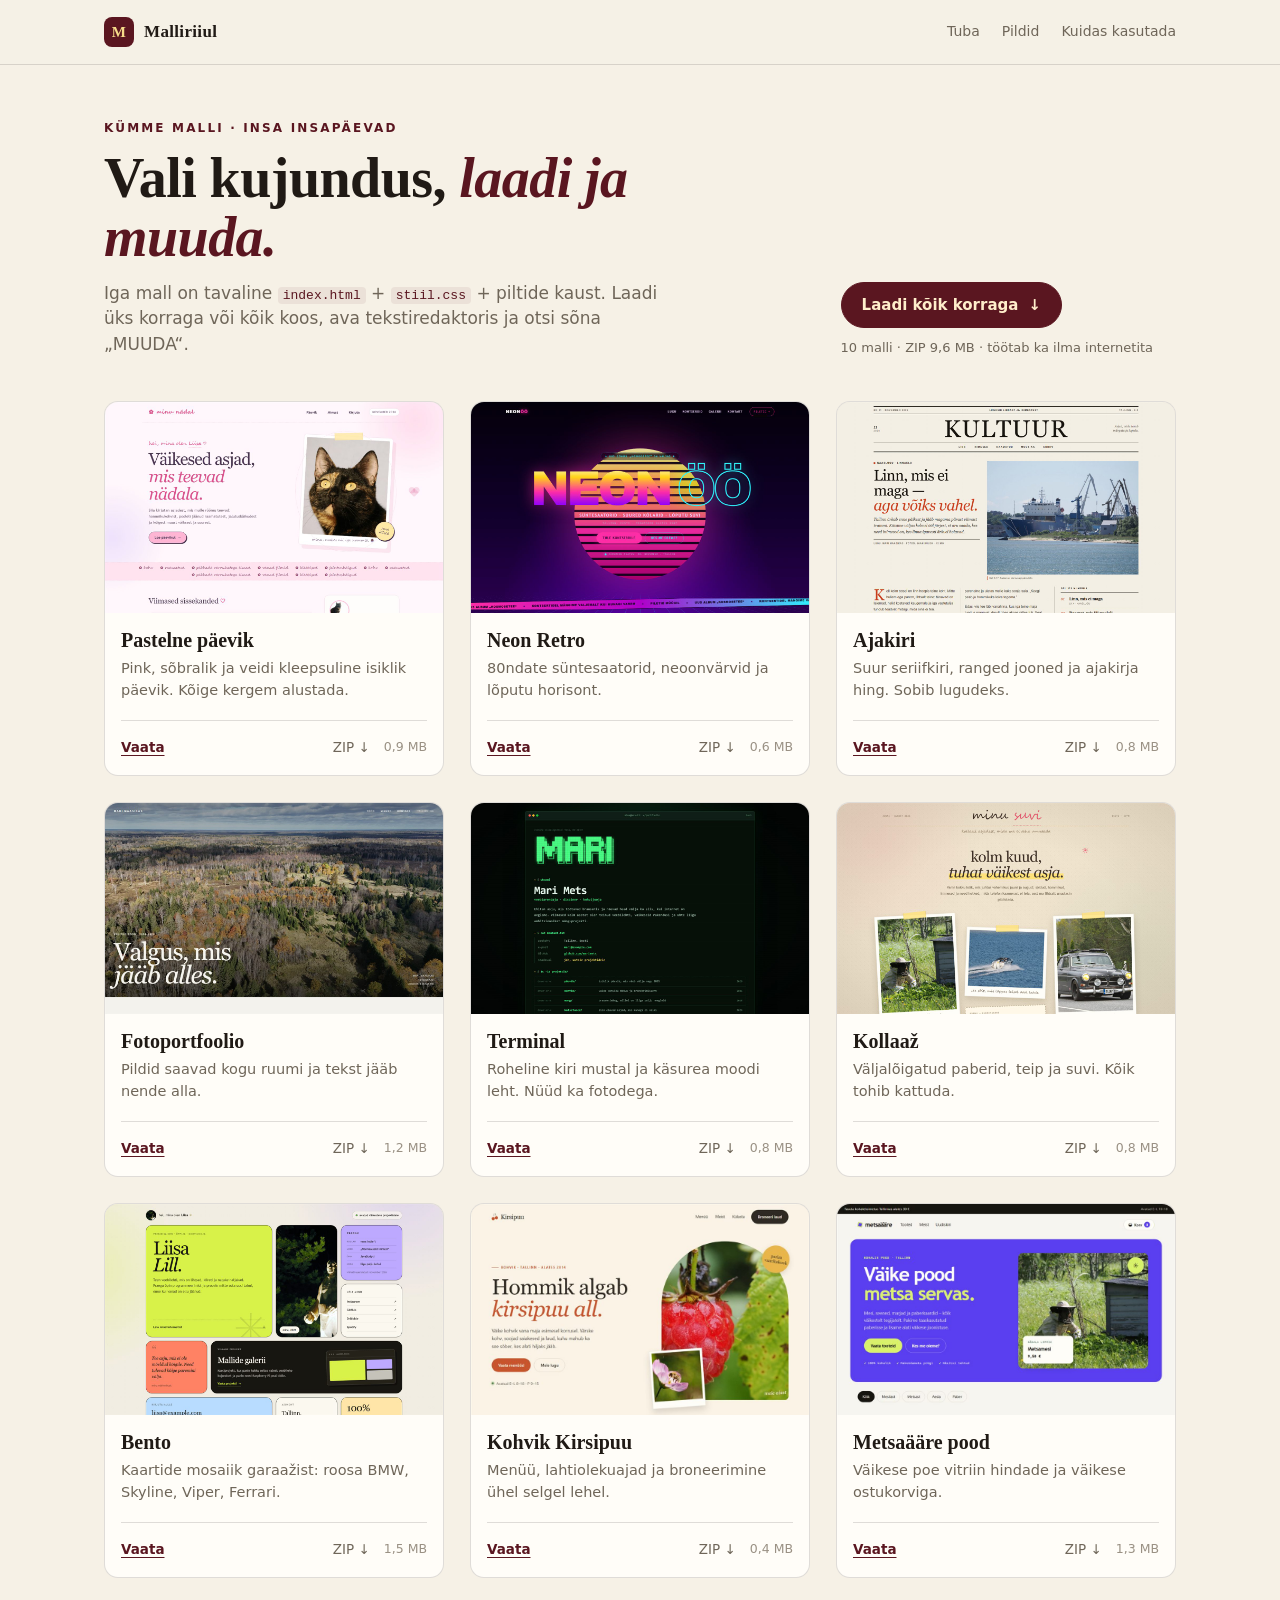
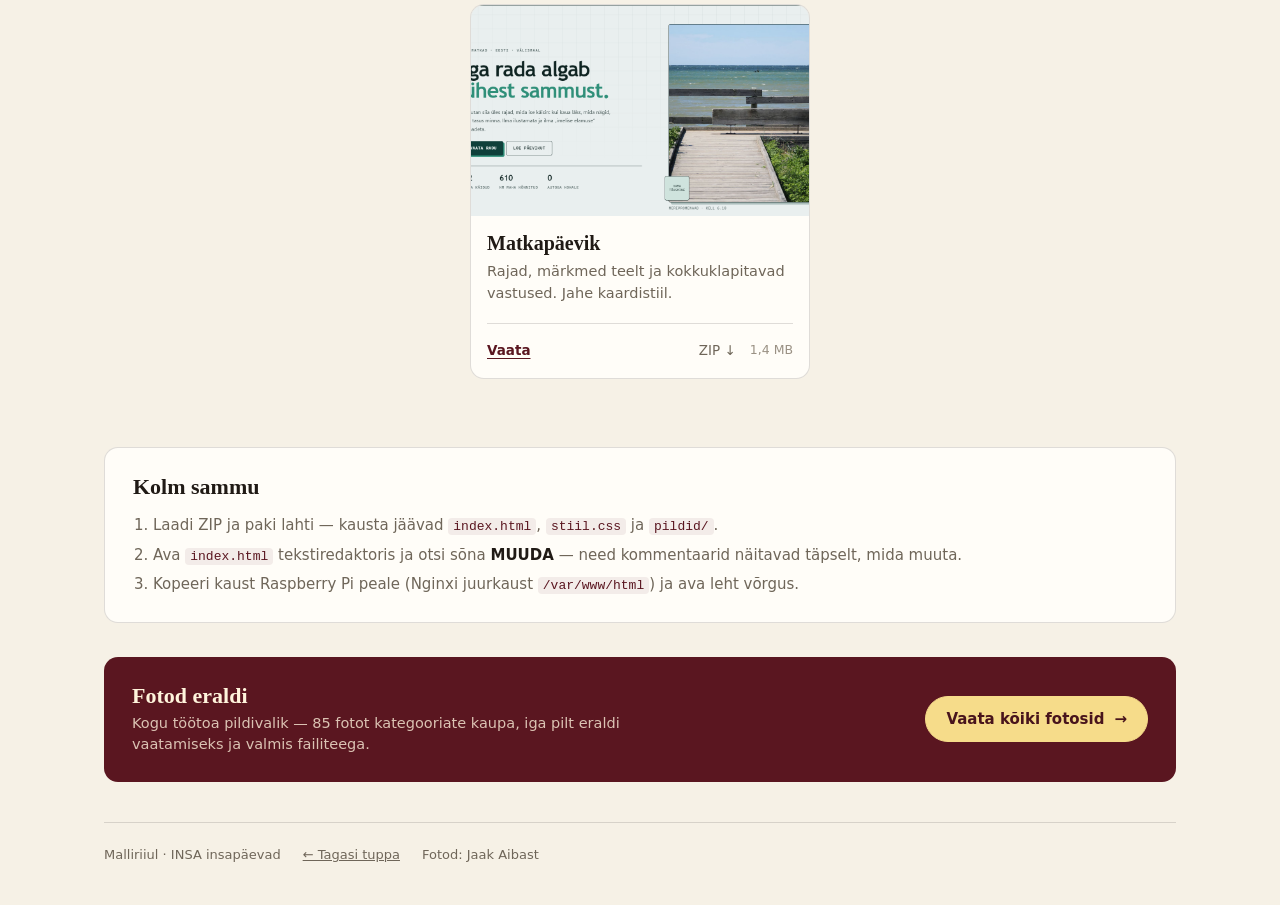
==== mallid.html @ 49438f33 "Avavaade kahe valikuga ja eraldi mallileht - index.html avaneb nüüd valikuga: „Mänguala“ (tuba) või " ====
<!DOCTYPE html>
<html lang="et">
<head>
<meta charset="utf-8">
<meta name="viewport" content="width=device-width, initial-scale=1">
<title>Mallid – Malliriiul</title>
<meta name="description" content="Kümme veebimalli eraldi ZIP-idena või kõik korraga, eelvaade iga malli juures ja kogu fotovalik eraldi vaatamiseks.">
<meta name="theme-color" content="#f6f1e6">
<link rel="icon" href="data:image/svg+xml,<svg xmlns='http://www.w3.org/2000/svg' viewBox='0 0 32 32'><rect width='32' height='32' rx='7' fill='%235a1620'/><circle cx='16' cy='16' r='10' fill='none' stroke='%23d9b45a' stroke-width='2'/><path d='M16 16V9M16 16l5 4' stroke='%23f6dc8a' stroke-width='2' stroke-linecap='round'/></svg>">
<style>
  :root{
    --paber:#f6f1e6; --kaart:#fffdf8; --tint:#201a15; --hall:#6f6659;
    --joon:rgba(32,26,21,.14); --vein:#5a1620; --kuld:#b8892e;
    --serif:'Iowan Old Style',Georgia,'Times New Roman',serif;
    --sans:'Segoe UI',system-ui,-apple-system,'Trebuchet MS',sans-serif;
    --max:1120px;
  }
  *,*::before,*::after{box-sizing:border-box}
  html{-webkit-text-size-adjust:100%}
  body{
    margin:0;background:var(--paber);color:var(--tint);font:16px/1.5 var(--sans);
    -webkit-font-smoothing:antialiased;
  }
  a{color:inherit}
  :focus-visible{outline:3px solid var(--vein);outline-offset:3px;border-radius:2px}
  .sisu{max-width:var(--max);margin:0 auto;padding:0 24px}

  /* ---------- päis ---------- */
  .pais{border-bottom:1px solid var(--joon);background:rgba(246,241,230,.92)}
  .pais__in{display:flex;align-items:center;gap:24px;height:64px}
  .marg{display:flex;align-items:center;gap:10px;text-decoration:none;font:700 17px var(--serif);letter-spacing:.02em}
  .marg__märk{display:grid;place-items:center;width:30px;height:30px;border-radius:8px;background:var(--vein);color:#f6dc8a;font:700 15px var(--serif)}
  .pais__nav{margin-left:auto;display:flex;gap:22px;font-size:14px}
  .pais__nav a{text-decoration:none;color:var(--hall);padding:6px 0;border-bottom:2px solid transparent}
  .pais__nav a:hover{color:var(--tint);border-color:var(--kuld)}

  /* ---------- avaosa ---------- */
  .ava{padding:56px 0 36px;display:grid;grid-template-columns:1.35fr .65fr;gap:40px;align-items:end}
  .silt{margin:0 0 14px;font:600 12px var(--sans);letter-spacing:.18em;text-transform:uppercase;color:var(--vein)}
  h1{margin:0 0 14px;font:700 clamp(34px,5vw,56px)/1.05 var(--serif);letter-spacing:-.01em}
  h1 em{font-style:italic;color:var(--vein)}
  .ava__jutt{margin:0;max-width:52ch;color:var(--hall);font-size:17px}
  .ava__tegurid{display:flex;flex-direction:column;gap:10px;align-items:flex-start}
  .nupp{
    display:inline-flex;align-items:center;gap:10px;padding:13px 20px;border-radius:999px;
    background:var(--vein);color:#ffeecb;text-decoration:none;border:1px solid var(--vein);
    font:600 15px var(--sans);transition:transform .12s ease,background .12s ease
  }
  .nupp:hover{background:#7a2433;transform:translateY(-1px)}
  .nupp--joon{background:transparent;color:var(--vein);border-color:rgba(90,22,32,.4)}
  .nupp--joon:hover{background:rgba(90,22,32,.06);transform:none}
  .ava__markus{margin:0;font-size:13px;color:var(--hall)}

  /* ---------- mallide ruudustik ---------- */
  .mallid{padding:8px 0 24px;display:grid;grid-template-columns:repeat(auto-fill,minmax(270px,1fr));gap:26px}
  .mall{
    display:flex;flex-direction:column;background:var(--kaart);border:1px solid var(--joon);
    border-radius:14px;overflow:hidden;transition:box-shadow .15s ease,transform .15s ease
  }
  .mall:hover{box-shadow:0 14px 30px rgba(32,26,21,.1);transform:translateY(-2px)}
  .mall__pilt{display:block;width:100%;height:auto;aspect-ratio:16/10;object-fit:cover;object-position:top center;background:#e7dfd1;border:0}
  .mall__keha{display:flex;flex-direction:column;gap:6px;padding:16px 16px 14px;flex:1}
  .mall__nimi{margin:0;font:700 20px var(--serif)}
  .mall__jutt{margin:0;font-size:14.5px;color:var(--hall);flex:1}
  .mall__jalus{display:flex;align-items:center;gap:14px;margin-top:12px;padding-top:12px;border-top:1px solid var(--joon);font-size:13.5px}
  .mall__vaata{
    background:none;border:0;padding:0;font:600 13.5px var(--sans);color:var(--vein);
    cursor:pointer;text-decoration:underline;text-underline-offset:3px
  }
  .mall__zip{margin-left:auto;text-decoration:none;color:var(--hall);padding:4px 0}
  .mall__zip:hover{color:var(--vein)}
  .mall__suurus{color:#9a9184;font-size:12.5px}

  /* ---------- juhend ---------- */
  .juhend{margin:44px 0 8px;padding:26px 28px;border:1px solid var(--joon);border-radius:14px;background:var(--kaart)}
  .juhend h2{margin:0 0 14px;font:700 22px var(--serif)}
  .juhend ol{margin:0;padding-left:20px;display:grid;gap:7px;color:var(--hall);font-size:15px}
  .juhend b{color:var(--tint)}
  code{font-family:Consolas,'Courier New',monospace;font-size:13px;background:rgba(90,22,32,.07);padding:1px 5px;border-radius:4px;color:var(--vein)}

  /* ---------- fotod ---------- */
  .fotod{margin:34px 0 0;padding:26px 28px;border-radius:14px;background:var(--vein);color:#f7e6c6;display:flex;flex-wrap:wrap;align-items:center;gap:18px}
  .fotod h2{margin:0 0 4px;font:700 22px var(--serif);color:#fff4dc}
  .fotod p{margin:0;font-size:14.5px;color:rgba(255,244,220,.78);max-width:56ch}
  .fotod .nupp{margin-left:auto;background:#f6dc8a;color:#48141c;border-color:#f6dc8a}
  .fotod .nupp:hover{background:#fff0bd}

  .jalus{margin-top:40px;padding:22px 0 40px;border-top:1px solid var(--joon);font-size:13px;color:var(--hall);display:flex;flex-wrap:wrap;gap:8px 22px}
  .jalus a{color:var(--hall)}

  /* ---------- eelvaade ---------- */
  .vaade{position:fixed;inset:0;z-index:50;background:rgba(24,10,13,.86);display:none;padding:20px}
  .vaade.on{display:flex;flex-direction:column;gap:12px}
  .vaade__riba{display:flex;align-items:center;gap:14px;color:#f7e6c6;max-width:1400px;width:100%;margin:0 auto}
  .vaade__nimi{font:700 18px var(--serif)}
  .vaade__linkke{margin-left:auto;display:flex;gap:16px;font-size:14px}
  .vaade__linkke a{color:#f6dc8a}
  .vaade__x{background:none;border:1px solid rgba(247,230,198,.45);color:#f7e6c6;border-radius:999px;padding:7px 14px;font:600 14px var(--sans);cursor:pointer}
  .vaade__x:hover{background:rgba(247,230,198,.14)}
  .vaade iframe{flex:1;width:100%;max-width:1400px;margin:0 auto;border:0;border-radius:12px;background:#fff;box-shadow:0 24px 60px rgba(0,0,0,.5)}

  @media (min-width:1000px){
    .mallid>.mall:last-child:nth-child(3n+1){grid-column:2}
  }
  @media (max-width:820px){
    .ava{grid-template-columns:1fr;gap:24px;padding:36px 0 24px}
    .fotod .nupp{margin-left:0}
    .pais__nav{gap:14px;font-size:13px}
  }
  @media (max-width:600px){
    .sisu{padding:0 16px}
    .mallid{grid-template-columns:1fr}
    .juhend,.fotod{padding:20px}
    .vaade{padding:10px}
  }
</style>
</head>
<body>

<header class="pais">
  <div class="sisu pais__in">
    <a class="marg" href="index.html?tuba=1"><span class="marg__märk">M</span> Malliriiul</a>
    <nav class="pais__nav" aria-label="Põhinavigatsioon">
      <a href="index.html?tuba=1">Tuba</a>
      <a href="pildipank.html">Pildid</a>
      <a href="#juhend">Kuidas kasutada</a>
    </nav>
  </div>
</header>

<main class="sisu">

  <section class="ava">
    <div>
      <p class="silt">Kümme malli · INSA insapäevad</p>
      <h1>Vali kujundus, <em>laadi ja muuda.</em></h1>
      <p class="ava__jutt">
        Iga mall on tavaline <code>index.html</code> + <code>stiil.css</code> + piltide kaust.
        Laadi üks korraga või kõik koos, ava tekstiredaktoris ja otsi sõna „MUUDA“.
      </p>
    </div>
    <div class="ava__tegurid">
      <a class="nupp" href="zip/koik-mallid.zip" download>Laadi kõik korraga <span aria-hidden="true">↓</span></a>
      <p class="ava__markus">10 malli · ZIP 9,6 MB · töötab ka ilma internetita</p>
    </div>
  </section>

  <section class="mallid" aria-label="Mallid">

    <article class="mall">
      <img class="mall__pilt" src="screenshots/01-pastelne-paevik.jpg" alt="Pastelne päevik – helesinine päevikuleht" loading="lazy" width="1280" height="800">
      <div class="mall__keha">
        <h2 class="mall__nimi">Pastelne päevik</h2>
        <p class="mall__jutt">Pink, sõbralik ja veidi kleepsuline isiklik päevik. Kõige kergem alustada.</p>
        <div class="mall__jalus">
          <button class="mall__vaata" type="button" data-vaade="pastelne-paevik" data-nimi="Pastelne päevik">Vaata</button>
          <a class="mall__zip" href="zip/mall-pastelne-paevik.zip" download>ZIP ↓</a>
          <span class="mall__suurus">0,9 MB</span>
        </div>
      </div>
    </article>

    <article class="mall">
      <img class="mall__pilt" src="screenshots/02-neon-retro.jpg" alt="Neon Retro – tumelilla bändileht" loading="lazy" width="1280" height="800">
      <div class="mall__keha">
        <h2 class="mall__nimi">Neon Retro</h2>
        <p class="mall__jutt">80ndate süntesaatorid, neoonvärvid ja lõputu horisont.</p>
        <div class="mall__jalus">
          <button class="mall__vaata" type="button" data-vaade="neon-retro" data-nimi="Neon Retro">Vaata</button>
          <a class="mall__zip" href="zip/mall-neon-retro.zip" download>ZIP ↓</a>
          <span class="mall__suurus">0,6 MB</span>
        </div>
      </div>
    </article>

    <article class="mall">
      <img class="mall__pilt" src="screenshots/03-ajakiri.jpg" alt="Ajakiri – ajakirja esikülg pealkirjaga Kultuur" loading="lazy" width="1280" height="800">
      <div class="mall__keha">
        <h2 class="mall__nimi">Ajakiri</h2>
        <p class="mall__jutt">Suur seriifkiri, ranged jooned ja ajakirja hing. Sobib lugudeks.</p>
        <div class="mall__jalus">
          <button class="mall__vaata" type="button" data-vaade="ajakiri" data-nimi="Ajakiri">Vaata</button>
          <a class="mall__zip" href="zip/mall-ajakiri.zip" download>ZIP ↓</a>
          <span class="mall__suurus">0,8 MB</span>
        </div>
      </div>
    </article>

    <article class="mall">
      <img class="mall__pilt" src="screenshots/04-fotoportfoolio.jpg" alt="Fotoportfoolio – suur foto ja väike tekst" loading="lazy" width="1280" height="800">
      <div class="mall__keha">
        <h2 class="mall__nimi">Fotoportfoolio</h2>
        <p class="mall__jutt">Pildid saavad kogu ruumi ja tekst jääb nende alla.</p>
        <div class="mall__jalus">
          <button class="mall__vaata" type="button" data-vaade="fotoportfoolio" data-nimi="Fotoportfoolio">Vaata</button>
          <a class="mall__zip" href="zip/mall-fotoportfoolio.zip" download>ZIP ↓</a>
          <span class="mall__suurus">1,2 MB</span>
        </div>
      </div>
    </article>

    <article class="mall">
      <img class="mall__pilt" src="screenshots/05-terminal.jpg" alt="Terminal – roheline kiri mustal taustal" loading="lazy" width="1280" height="800">
      <div class="mall__keha">
        <h2 class="mall__nimi">Terminal</h2>
        <p class="mall__jutt">Roheline kiri mustal ja käsurea moodi leht. Nüüd ka fotodega.</p>
        <div class="mall__jalus">
          <button class="mall__vaata" type="button" data-vaade="terminal" data-nimi="Terminal">Vaata</button>
          <a class="mall__zip" href="zip/mall-terminal.zip" download>ZIP ↓</a>
          <span class="mall__suurus">0,8 MB</span>
        </div>
      </div>
    </article>

    <article class="mall">
      <img class="mall__pilt" src="screenshots/06-kollaaz.jpg" alt="Kollaaž – paberitükid ja suvised fotod" loading="lazy" width="1280" height="800">
      <div class="mall__keha">
        <h2 class="mall__nimi">Kollaaž</h2>
        <p class="mall__jutt">Väljalõigatud paberid, teip ja suvi. Kõik tohib kattuda.</p>
        <div class="mall__jalus">
          <button class="mall__vaata" type="button" data-vaade="kollaaz" data-nimi="Kollaaž">Vaata</button>
          <a class="mall__zip" href="zip/mall-kollaaz.zip" download>ZIP ↓</a>
          <span class="mall__suurus">0,8 MB</span>
        </div>
      </div>
    </article>

    <article class="mall">
      <img class="mall__pilt" src="screenshots/07-bento.jpg" alt="Bento – kaartide mosaiik autodest" loading="lazy" width="1280" height="800">
      <div class="mall__keha">
        <h2 class="mall__nimi">Bento</h2>
        <p class="mall__jutt">Kaartide mosaiik garaažist: roosa BMW, Skyline, Viper, Ferrari.</p>
        <div class="mall__jalus">
          <button class="mall__vaata" type="button" data-vaade="bento" data-nimi="Bento">Vaata</button>
          <a class="mall__zip" href="zip/mall-bento.zip" download>ZIP ↓</a>
          <span class="mall__suurus">1,5 MB</span>
        </div>
      </div>
    </article>

    <article class="mall">
      <img class="mall__pilt" src="screenshots/08-kohvik.jpg" alt="Kohvik Kirsipuu – soe menüüleht" loading="lazy" width="1280" height="800">
      <div class="mall__keha">
        <h2 class="mall__nimi">Kohvik Kirsipuu</h2>
        <p class="mall__jutt">Menüü, lahtiolekuajad ja broneerimine ühel selgel lehel.</p>
        <div class="mall__jalus">
          <button class="mall__vaata" type="button" data-vaade="kohvik" data-nimi="Kohvik Kirsipuu">Vaata</button>
          <a class="mall__zip" href="zip/mall-kohvik.zip" download>ZIP ↓</a>
          <span class="mall__suurus">0,4 MB</span>
        </div>
      </div>
    </article>

    <article class="mall">
      <img class="mall__pilt" src="screenshots/09-pood.jpg" alt="Metsaääre pood – tootekaardid ja hinnad" loading="lazy" width="1280" height="800">
      <div class="mall__keha">
        <h2 class="mall__nimi">Metsaääre pood</h2>
        <p class="mall__jutt">Väikese poe vitriin hindade ja väikese ostukorviga.</p>
        <div class="mall__jalus">
          <button class="mall__vaata" type="button" data-vaade="pood" data-nimi="Metsaääre pood">Vaata</button>
          <a class="mall__zip" href="zip/mall-pood.zip" download>ZIP ↓</a>
          <span class="mall__suurus">1,3 MB</span>
        </div>
      </div>
    </article>

    <article class="mall">
      <img class="mall__pilt" src="screenshots/11-matkapaevik.png" alt="Matkapäevik – merevaade ja rajaandmed" loading="lazy" width="1280" height="662">
      <div class="mall__keha">
        <h2 class="mall__nimi">Matkapäevik</h2>
        <p class="mall__jutt">Rajad, märkmed teelt ja kokkuklapitavad vastused. Jahe kaardistiil.</p>
        <div class="mall__jalus">
          <button class="mall__vaata" type="button" data-vaade="matkapaevik" data-nimi="Matkapäevik">Vaata</button>
          <a class="mall__zip" href="zip/mall-matkapaevik.zip" download>ZIP ↓</a>
          <span class="mall__suurus">1,4 MB</span>
        </div>
      </div>
    </article>

  </section>

  <section class="juhend" id="juhend" aria-labelledby="juhend-pealkiri">
    <h2 id="juhend-pealkiri">Kolm sammu</h2>
    <ol>
      <li>Laadi ZIP ja paki lahti — kausta jäävad <code>index.html</code>, <code>stiil.css</code> ja <code>pildid/</code>.</li>
      <li>Ava <code>index.html</code> tekstiredaktoris ja otsi sõna <b>MUUDA</b> — need kommentaarid näitavad täpselt, mida muuta.</li>
      <li>Kopeeri kaust Raspberry Pi peale (Nginxi juurkaust <code>/var/www/html</code>) ja ava leht võrgus.</li>
    </ol>
  </section>

  <section class="fotod" aria-labelledby="fotod-pealkiri">
    <div>
      <h2 id="fotod-pealkiri">Fotod eraldi</h2>
      <p>Kogu töötoa pildivalik — 85 fotot kategooriate kaupa, iga pilt eraldi vaatamiseks ja valmis failiteega.</p>
    </div>
    <a class="nupp" href="pildipank.html">Vaata kõiki fotosid <span aria-hidden="true">→</span></a>
  </section>

  <footer class="jalus">
    <span>Malliriiul · INSA insapäevad</span>
    <a href="index.html?tuba=1">← Tagasi tuppa</a>
    <span>Fotod: Jaak Aibast</span>
  </footer>

</main>

<div class="vaade" id="vaade" role="dialog" aria-modal="true" aria-label="Malli eelvaade" hidden>
  <div class="vaade__riba">
    <span class="vaade__nimi" id="vaade-nimi">Eelvaade</span>
    <span class="vaade__linkke">
      <a id="vaade-aken" href="#" target="_blank" rel="noopener">Ava uues vahelehes</a>
      <a id="vaade-zip" href="#" download>ZIP ↓</a>
      <button class="vaade__x" id="vaade-x" type="button">✕ Sulge</button>
    </span>
  </div>
  <iframe id="vaade-raam" title="Malli eelvaade" loading="lazy"></iframe>
</div>

<script>
(function () {
  var vaade = document.getElementById("vaade");
  var raam = document.getElementById("vaade-raam");
  var nimi = document.getElementById("vaade-nimi");
  var aken = document.getElementById("vaade-aken");
  var zip = document.getElementById("vaade-zip");
  var x = document.getElementById("vaade-x");
  var viimane = null;

  function ava(nupp) {
    var mall = nupp.getAttribute("data-vaade");
    viimane = nupp;
    nimi.textContent = nupp.getAttribute("data-nimi");
    raam.src = "mallid/" + mall + "/index.html";
    aken.href = "mallid/" + mall + "/index.html";
    zip.href = "zip/mall-" + mall + ".zip";
    vaade.hidden = false;
    vaade.classList.add("on");
    document.body.style.overflow = "hidden";
    x.focus();
  }

  function sulge() {
    vaade.classList.remove("on");
    vaade.hidden = true;
    raam.removeAttribute("src");
    document.body.style.overflow = "";
    if (viimane) viimane.focus();
  }

  Array.prototype.forEach.call(document.querySelectorAll(".mall__vaata"), function (nupp) {
    nupp.addEventListener("click", function () { ava(nupp); });
  });
  x.addEventListener("click", sulge);
  vaade.addEventListener("click", function (e) { if (e.target === vaade) sulge(); });
  document.addEventListener("keydown", function (e) {
    if (e.key === "Escape" && !vaade.hidden) { e.preventDefault(); sulge(); }
  });
})();
</script>
</body>
</html>
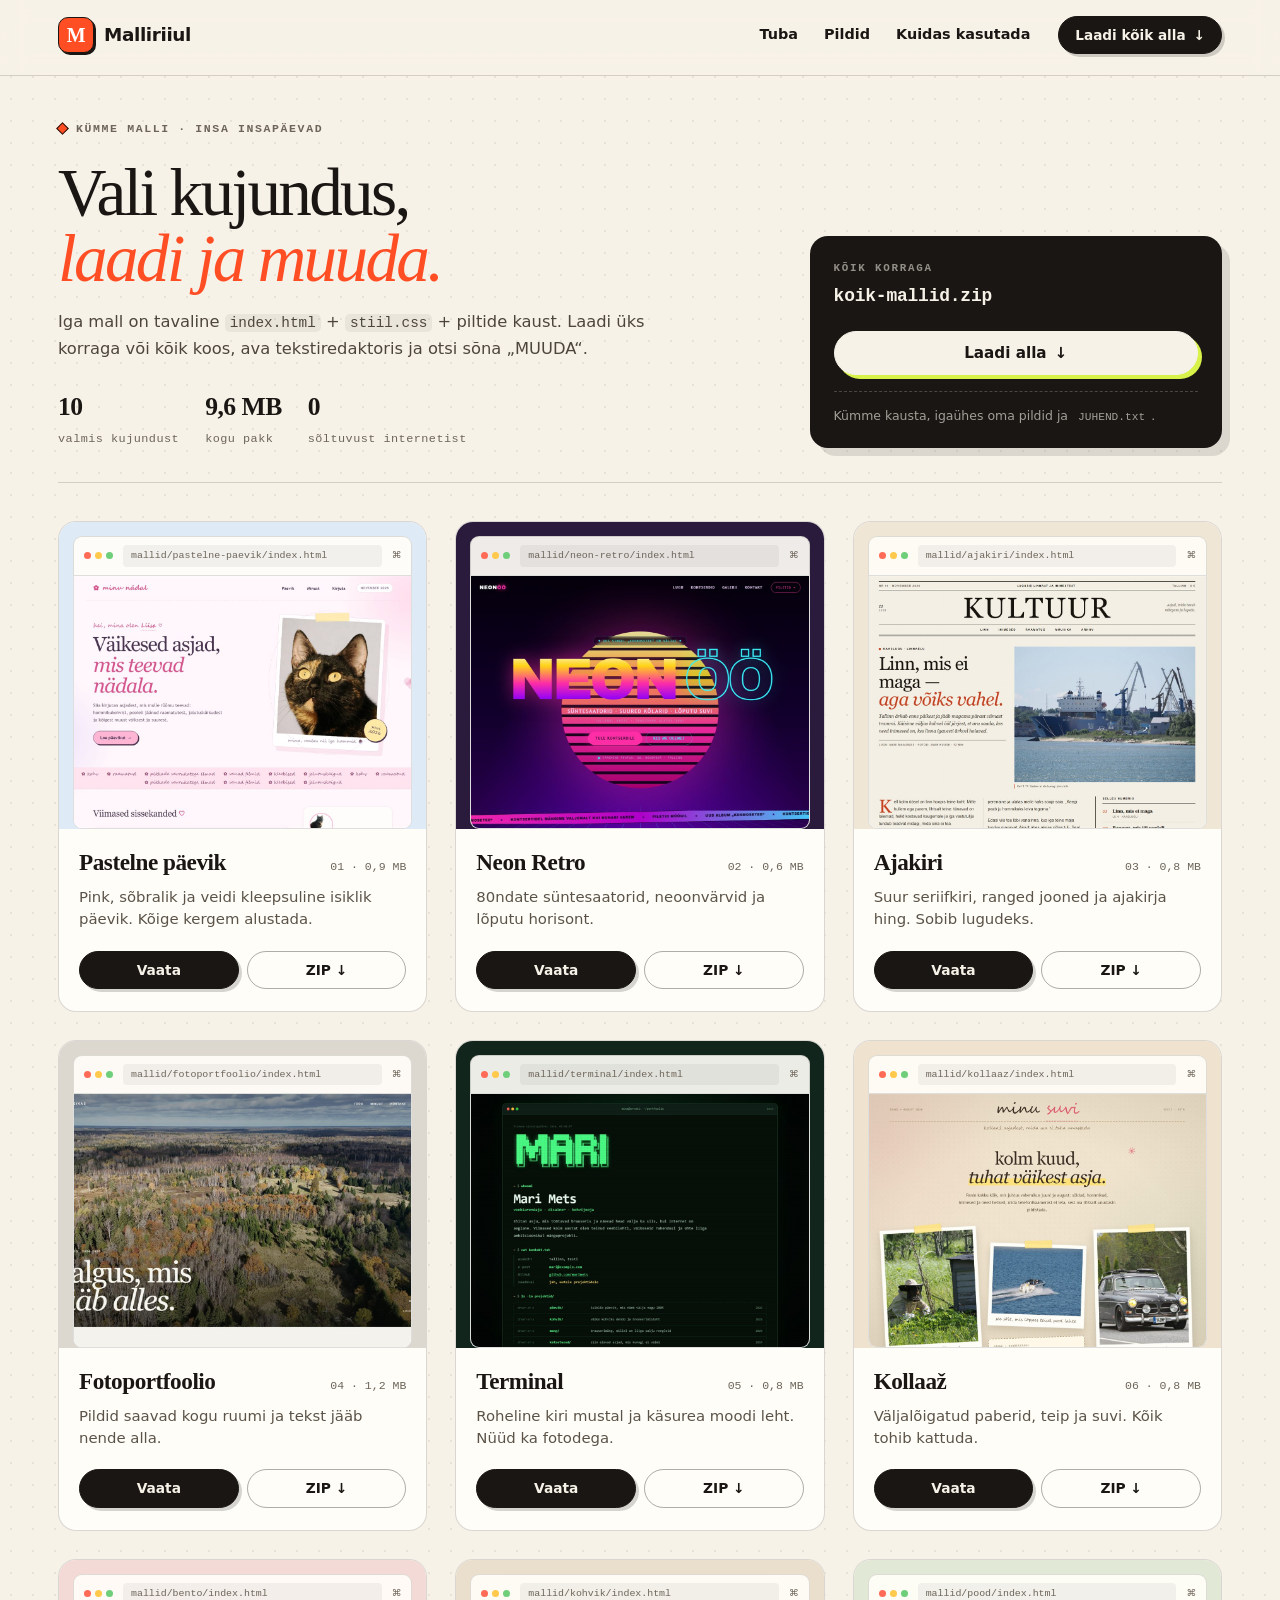
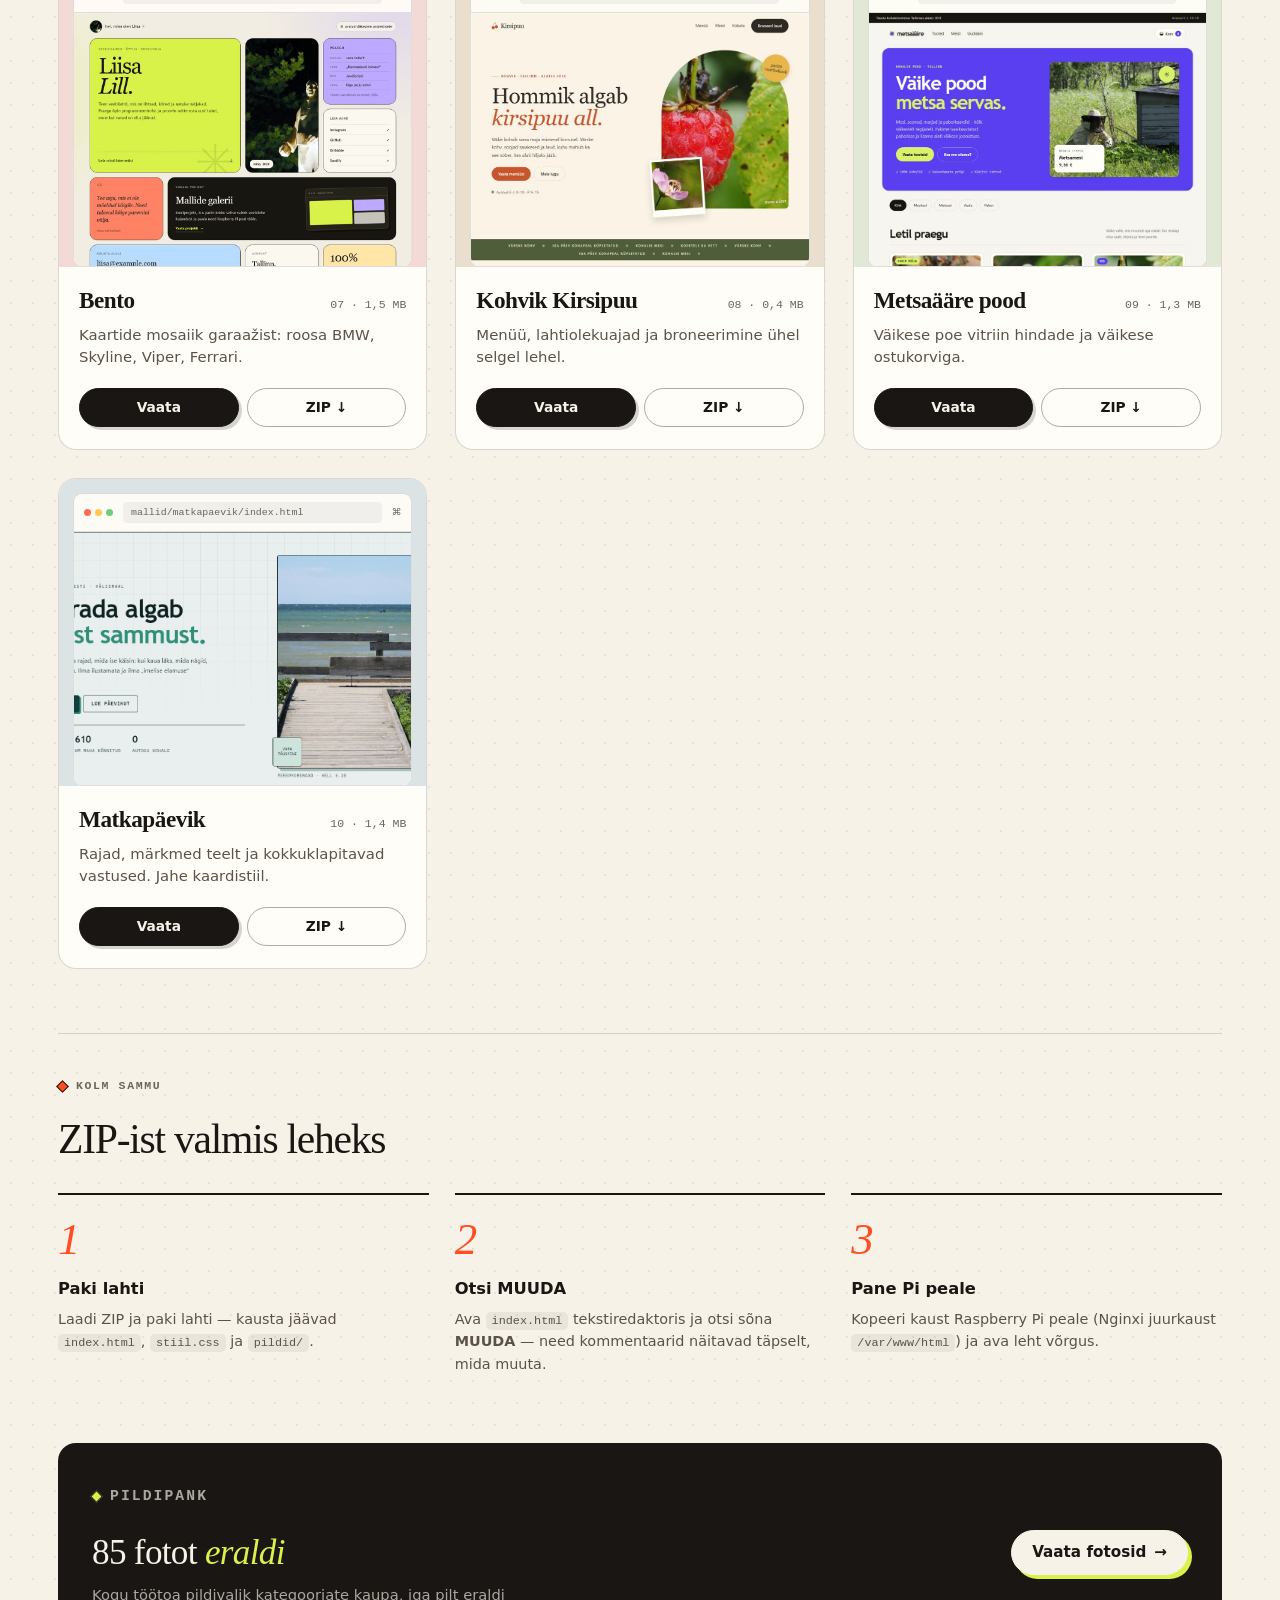
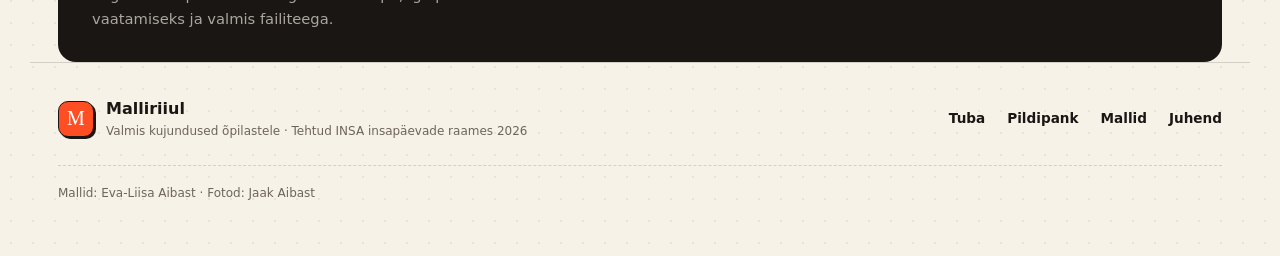
==== commit 1570c7c9: "Mallileht ja pildipank ühtses kujunduses, avavaade viimistletud" ====
--- a/mallid.html
+++ b/mallid.html
@@ -5,315 +5,379 @@
 <meta name="viewport" content="width=device-width, initial-scale=1">
 <title>Mallid – Malliriiul</title>
 <meta name="description" content="Kümme veebimalli eraldi ZIP-idena või kõik korraga, eelvaade iga malli juures ja kogu fotovalik eraldi vaatamiseks.">
-<meta name="theme-color" content="#f6f1e6">
-<link rel="icon" href="data:image/svg+xml,<svg xmlns='http://www.w3.org/2000/svg' viewBox='0 0 32 32'><rect width='32' height='32' rx='7' fill='%235a1620'/><circle cx='16' cy='16' r='10' fill='none' stroke='%23d9b45a' stroke-width='2'/><path d='M16 16V9M16 16l5 4' stroke='%23f6dc8a' stroke-width='2' stroke-linecap='round'/></svg>">
-<style>
-  :root{
-    --paber:#f6f1e6; --kaart:#fffdf8; --tint:#201a15; --hall:#6f6659;
-    --joon:rgba(32,26,21,.14); --vein:#5a1620; --kuld:#b8892e;
-    --serif:'Iowan Old Style',Georgia,'Times New Roman',serif;
-    --sans:'Segoe UI',system-ui,-apple-system,'Trebuchet MS',sans-serif;
-    --max:1120px;
-  }
-  *,*::before,*::after{box-sizing:border-box}
-  html{-webkit-text-size-adjust:100%}
-  body{
-    margin:0;background:var(--paber);color:var(--tint);font:16px/1.5 var(--sans);
-    -webkit-font-smoothing:antialiased;
-  }
-  a{color:inherit}
-  :focus-visible{outline:3px solid var(--vein);outline-offset:3px;border-radius:2px}
-  .sisu{max-width:var(--max);margin:0 auto;padding:0 24px}
-
-  /* ---------- päis ---------- */
-  .pais{border-bottom:1px solid var(--joon);background:rgba(246,241,230,.92)}
-  .pais__in{display:flex;align-items:center;gap:24px;height:64px}
-  .marg{display:flex;align-items:center;gap:10px;text-decoration:none;font:700 17px var(--serif);letter-spacing:.02em}
-  .marg__märk{display:grid;place-items:center;width:30px;height:30px;border-radius:8px;background:var(--vein);color:#f6dc8a;font:700 15px var(--serif)}
-  .pais__nav{margin-left:auto;display:flex;gap:22px;font-size:14px}
-  .pais__nav a{text-decoration:none;color:var(--hall);padding:6px 0;border-bottom:2px solid transparent}
-  .pais__nav a:hover{color:var(--tint);border-color:var(--kuld)}
-
-  /* ---------- avaosa ---------- */
-  .ava{padding:56px 0 36px;display:grid;grid-template-columns:1.35fr .65fr;gap:40px;align-items:end}
-  .silt{margin:0 0 14px;font:600 12px var(--sans);letter-spacing:.18em;text-transform:uppercase;color:var(--vein)}
-  h1{margin:0 0 14px;font:700 clamp(34px,5vw,56px)/1.05 var(--serif);letter-spacing:-.01em}
-  h1 em{font-style:italic;color:var(--vein)}
-  .ava__jutt{margin:0;max-width:52ch;color:var(--hall);font-size:17px}
-  .ava__tegurid{display:flex;flex-direction:column;gap:10px;align-items:flex-start}
-  .nupp{
-    display:inline-flex;align-items:center;gap:10px;padding:13px 20px;border-radius:999px;
-    background:var(--vein);color:#ffeecb;text-decoration:none;border:1px solid var(--vein);
-    font:600 15px var(--sans);transition:transform .12s ease,background .12s ease
-  }
-  .nupp:hover{background:#7a2433;transform:translateY(-1px)}
-  .nupp--joon{background:transparent;color:var(--vein);border-color:rgba(90,22,32,.4)}
-  .nupp--joon:hover{background:rgba(90,22,32,.06);transform:none}
-  .ava__markus{margin:0;font-size:13px;color:var(--hall)}
-
-  /* ---------- mallide ruudustik ---------- */
-  .mallid{padding:8px 0 24px;display:grid;grid-template-columns:repeat(auto-fill,minmax(270px,1fr));gap:26px}
-  .mall{
-    display:flex;flex-direction:column;background:var(--kaart);border:1px solid var(--joon);
-    border-radius:14px;overflow:hidden;transition:box-shadow .15s ease,transform .15s ease
-  }
-  .mall:hover{box-shadow:0 14px 30px rgba(32,26,21,.1);transform:translateY(-2px)}
-  .mall__pilt{display:block;width:100%;height:auto;aspect-ratio:16/10;object-fit:cover;object-position:top center;background:#e7dfd1;border:0}
-  .mall__keha{display:flex;flex-direction:column;gap:6px;padding:16px 16px 14px;flex:1}
-  .mall__nimi{margin:0;font:700 20px var(--serif)}
-  .mall__jutt{margin:0;font-size:14.5px;color:var(--hall);flex:1}
-  .mall__jalus{display:flex;align-items:center;gap:14px;margin-top:12px;padding-top:12px;border-top:1px solid var(--joon);font-size:13.5px}
-  .mall__vaata{
-    background:none;border:0;padding:0;font:600 13.5px var(--sans);color:var(--vein);
-    cursor:pointer;text-decoration:underline;text-underline-offset:3px
-  }
-  .mall__zip{margin-left:auto;text-decoration:none;color:var(--hall);padding:4px 0}
-  .mall__zip:hover{color:var(--vein)}
-  .mall__suurus{color:#9a9184;font-size:12.5px}
-
-  /* ---------- juhend ---------- */
-  .juhend{margin:44px 0 8px;padding:26px 28px;border:1px solid var(--joon);border-radius:14px;background:var(--kaart)}
-  .juhend h2{margin:0 0 14px;font:700 22px var(--serif)}
-  .juhend ol{margin:0;padding-left:20px;display:grid;gap:7px;color:var(--hall);font-size:15px}
-  .juhend b{color:var(--tint)}
-  code{font-family:Consolas,'Courier New',monospace;font-size:13px;background:rgba(90,22,32,.07);padding:1px 5px;border-radius:4px;color:var(--vein)}
-
-  /* ---------- fotod ---------- */
-  .fotod{margin:34px 0 0;padding:26px 28px;border-radius:14px;background:var(--vein);color:#f7e6c6;display:flex;flex-wrap:wrap;align-items:center;gap:18px}
-  .fotod h2{margin:0 0 4px;font:700 22px var(--serif);color:#fff4dc}
-  .fotod p{margin:0;font-size:14.5px;color:rgba(255,244,220,.78);max-width:56ch}
-  .fotod .nupp{margin-left:auto;background:#f6dc8a;color:#48141c;border-color:#f6dc8a}
-  .fotod .nupp:hover{background:#fff0bd}
-
-  .jalus{margin-top:40px;padding:22px 0 40px;border-top:1px solid var(--joon);font-size:13px;color:var(--hall);display:flex;flex-wrap:wrap;gap:8px 22px}
-  .jalus a{color:var(--hall)}
-
-  /* ---------- eelvaade ---------- */
-  .vaade{position:fixed;inset:0;z-index:50;background:rgba(24,10,13,.86);display:none;padding:20px}
-  .vaade.on{display:flex;flex-direction:column;gap:12px}
-  .vaade__riba{display:flex;align-items:center;gap:14px;color:#f7e6c6;max-width:1400px;width:100%;margin:0 auto}
-  .vaade__nimi{font:700 18px var(--serif)}
-  .vaade__linkke{margin-left:auto;display:flex;gap:16px;font-size:14px}
-  .vaade__linkke a{color:#f6dc8a}
-  .vaade__x{background:none;border:1px solid rgba(247,230,198,.45);color:#f7e6c6;border-radius:999px;padding:7px 14px;font:600 14px var(--sans);cursor:pointer}
-  .vaade__x:hover{background:rgba(247,230,198,.14)}
-  .vaade iframe{flex:1;width:100%;max-width:1400px;margin:0 auto;border:0;border-radius:12px;background:#fff;box-shadow:0 24px 60px rgba(0,0,0,.5)}
-
-  @media (min-width:1000px){
-    .mallid>.mall:last-child:nth-child(3n+1){grid-column:2}
-  }
-  @media (max-width:820px){
-    .ava{grid-template-columns:1fr;gap:24px;padding:36px 0 24px}
-    .fotod .nupp{margin-left:0}
-    .pais__nav{gap:14px;font-size:13px}
-  }
-  @media (max-width:600px){
-    .sisu{padding:0 16px}
-    .mallid{grid-template-columns:1fr}
-    .juhend,.fotod{padding:20px}
-    .vaade{padding:10px}
-  }
-</style>
+<meta name="theme-color" content="#f7f2e8">
+<link rel="icon" href="data:image/svg+xml,<svg xmlns='http://www.w3.org/2000/svg' viewBox='0 0 100 100'><rect width='100' height='100' rx='22' fill='%23ff4d24'/><path d='M24 72V28h10l16 24 16-24h10v44H66V46L50 68 34 46v26z' fill='%23f7f2e8'/></svg>">
+<link rel="stylesheet" href="stiil.css">
+<link rel="stylesheet" href="mallid.css">
 </head>
 <body>
 
+<a class="huppe-link" href="#mallid">Hüppa mallide juurde</a>
+
 <header class="pais">
-  <div class="sisu pais__in">
-    <a class="marg" href="index.html?tuba=1"><span class="marg__märk">M</span> Malliriiul</a>
-    <nav class="pais__nav" aria-label="Põhinavigatsioon">
-      <a href="index.html?tuba=1">Tuba</a>
-      <a href="pildipank.html">Pildid</a>
-      <a href="#juhend">Kuidas kasutada</a>
-    </nav>
-  </div>
+  <a class="logo" href="index.html" aria-label="Malliriiul, avaleht">
+    <span class="logo__marg">M</span>
+    <span class="logo__nimi">Malliriiul</span>
+  </a>
+
+  <nav class="pais__nav" aria-label="Põhinavigatsioon">
+    <a href="index.html?tuba=1">Tuba</a>
+    <a href="pildipank.html">Pildid</a>
+    <a href="#juhend">Kuidas kasutada</a>
+  </nav>
+
+  <a class="nupp nupp--tume nupp--vaike" href="zip/koik-mallid.zip" download>
+    Laadi kõik alla <span aria-hidden="true">↓</span>
+  </a>
 </header>
 
-<main class="sisu">
-
-  <section class="ava">
+<main class="mallid-leht">
+
+  <section class="mallid-ava">
     <div>
-      <p class="silt">Kümme malli · INSA insapäevad</p>
-      <h1>Vali kujundus, <em>laadi ja muuda.</em></h1>
-      <p class="ava__jutt">
+      <p class="silt"><span class="silt__tapp"></span> Kümme malli · INSA insapäevad</p>
+      <h1>Vali kujundus,<br><em>laadi ja muuda.</em></h1>
+      <p class="mallid-ava__jutt">
         Iga mall on tavaline <code>index.html</code> + <code>stiil.css</code> + piltide kaust.
         Laadi üks korraga või kõik koos, ava tekstiredaktoris ja otsi sõna „MUUDA“.
       </p>
-    </div>
-    <div class="ava__tegurid">
-      <a class="nupp" href="zip/koik-mallid.zip" download>Laadi kõik korraga <span aria-hidden="true">↓</span></a>
-      <p class="ava__markus">10 malli · ZIP 9,6 MB · töötab ka ilma internetita</p>
+      <ul class="mallid-ava__faktid">
+        <li><b>10</b> valmis kujundust</li>
+        <li><b>9,6 MB</b> kogu pakk</li>
+        <li><b>0</b> sõltuvust internetist</li>
+      </ul>
+    </div>
+
+    <div class="mallid-ava__pakk">
+      <p class="mallid-ava__pakk-silt">Kõik korraga</p>
+      <p class="mallid-ava__pakk-nimi">koik-mallid.zip</p>
+      <a class="nupp nupp--hele" href="zip/koik-mallid.zip" download>
+        Laadi alla <span aria-hidden="true">↓</span>
+      </a>
+      <p class="mallid-ava__pakk-markus">Kümme kausta, igaühes oma pildid ja <code>JUHEND.txt</code>.</p>
     </div>
   </section>
 
-  <section class="mallid" aria-label="Mallid">
-
-    <article class="mall">
-      <img class="mall__pilt" src="screenshots/01-pastelne-paevik.jpg" alt="Pastelne päevik – helesinine päevikuleht" loading="lazy" width="1280" height="800">
-      <div class="mall__keha">
-        <h2 class="mall__nimi">Pastelne päevik</h2>
-        <p class="mall__jutt">Pink, sõbralik ja veidi kleepsuline isiklik päevik. Kõige kergem alustada.</p>
-        <div class="mall__jalus">
-          <button class="mall__vaata" type="button" data-vaade="pastelne-paevik" data-nimi="Pastelne päevik">Vaata</button>
-          <a class="mall__zip" href="zip/mall-pastelne-paevik.zip" download>ZIP ↓</a>
-          <span class="mall__suurus">0,9 MB</span>
-        </div>
-      </div>
-    </article>
-
-    <article class="mall">
-      <img class="mall__pilt" src="screenshots/02-neon-retro.jpg" alt="Neon Retro – tumelilla bändileht" loading="lazy" width="1280" height="800">
-      <div class="mall__keha">
-        <h2 class="mall__nimi">Neon Retro</h2>
-        <p class="mall__jutt">80ndate süntesaatorid, neoonvärvid ja lõputu horisont.</p>
-        <div class="mall__jalus">
-          <button class="mall__vaata" type="button" data-vaade="neon-retro" data-nimi="Neon Retro">Vaata</button>
-          <a class="mall__zip" href="zip/mall-neon-retro.zip" download>ZIP ↓</a>
-          <span class="mall__suurus">0,6 MB</span>
-        </div>
-      </div>
-    </article>
-
-    <article class="mall">
-      <img class="mall__pilt" src="screenshots/03-ajakiri.jpg" alt="Ajakiri – ajakirja esikülg pealkirjaga Kultuur" loading="lazy" width="1280" height="800">
-      <div class="mall__keha">
-        <h2 class="mall__nimi">Ajakiri</h2>
-        <p class="mall__jutt">Suur seriifkiri, ranged jooned ja ajakirja hing. Sobib lugudeks.</p>
-        <div class="mall__jalus">
-          <button class="mall__vaata" type="button" data-vaade="ajakiri" data-nimi="Ajakiri">Vaata</button>
-          <a class="mall__zip" href="zip/mall-ajakiri.zip" download>ZIP ↓</a>
-          <span class="mall__suurus">0,8 MB</span>
-        </div>
-      </div>
-    </article>
-
-    <article class="mall">
-      <img class="mall__pilt" src="screenshots/04-fotoportfoolio.jpg" alt="Fotoportfoolio – suur foto ja väike tekst" loading="lazy" width="1280" height="800">
-      <div class="mall__keha">
-        <h2 class="mall__nimi">Fotoportfoolio</h2>
-        <p class="mall__jutt">Pildid saavad kogu ruumi ja tekst jääb nende alla.</p>
-        <div class="mall__jalus">
-          <button class="mall__vaata" type="button" data-vaade="fotoportfoolio" data-nimi="Fotoportfoolio">Vaata</button>
-          <a class="mall__zip" href="zip/mall-fotoportfoolio.zip" download>ZIP ↓</a>
-          <span class="mall__suurus">1,2 MB</span>
-        </div>
-      </div>
-    </article>
-
-    <article class="mall">
-      <img class="mall__pilt" src="screenshots/05-terminal.jpg" alt="Terminal – roheline kiri mustal taustal" loading="lazy" width="1280" height="800">
-      <div class="mall__keha">
-        <h2 class="mall__nimi">Terminal</h2>
-        <p class="mall__jutt">Roheline kiri mustal ja käsurea moodi leht. Nüüd ka fotodega.</p>
-        <div class="mall__jalus">
-          <button class="mall__vaata" type="button" data-vaade="terminal" data-nimi="Terminal">Vaata</button>
-          <a class="mall__zip" href="zip/mall-terminal.zip" download>ZIP ↓</a>
-          <span class="mall__suurus">0,8 MB</span>
-        </div>
-      </div>
-    </article>
-
-    <article class="mall">
-      <img class="mall__pilt" src="screenshots/06-kollaaz.jpg" alt="Kollaaž – paberitükid ja suvised fotod" loading="lazy" width="1280" height="800">
-      <div class="mall__keha">
-        <h2 class="mall__nimi">Kollaaž</h2>
-        <p class="mall__jutt">Väljalõigatud paberid, teip ja suvi. Kõik tohib kattuda.</p>
-        <div class="mall__jalus">
-          <button class="mall__vaata" type="button" data-vaade="kollaaz" data-nimi="Kollaaž">Vaata</button>
-          <a class="mall__zip" href="zip/mall-kollaaz.zip" download>ZIP ↓</a>
-          <span class="mall__suurus">0,8 MB</span>
-        </div>
-      </div>
-    </article>
-
-    <article class="mall">
-      <img class="mall__pilt" src="screenshots/07-bento.jpg" alt="Bento – kaartide mosaiik autodest" loading="lazy" width="1280" height="800">
-      <div class="mall__keha">
-        <h2 class="mall__nimi">Bento</h2>
-        <p class="mall__jutt">Kaartide mosaiik garaažist: roosa BMW, Skyline, Viper, Ferrari.</p>
-        <div class="mall__jalus">
-          <button class="mall__vaata" type="button" data-vaade="bento" data-nimi="Bento">Vaata</button>
-          <a class="mall__zip" href="zip/mall-bento.zip" download>ZIP ↓</a>
-          <span class="mall__suurus">1,5 MB</span>
-        </div>
-      </div>
-    </article>
-
-    <article class="mall">
-      <img class="mall__pilt" src="screenshots/08-kohvik.jpg" alt="Kohvik Kirsipuu – soe menüüleht" loading="lazy" width="1280" height="800">
-      <div class="mall__keha">
-        <h2 class="mall__nimi">Kohvik Kirsipuu</h2>
-        <p class="mall__jutt">Menüü, lahtiolekuajad ja broneerimine ühel selgel lehel.</p>
-        <div class="mall__jalus">
-          <button class="mall__vaata" type="button" data-vaade="kohvik" data-nimi="Kohvik Kirsipuu">Vaata</button>
-          <a class="mall__zip" href="zip/mall-kohvik.zip" download>ZIP ↓</a>
-          <span class="mall__suurus">0,4 MB</span>
-        </div>
-      </div>
-    </article>
-
-    <article class="mall">
-      <img class="mall__pilt" src="screenshots/09-pood.jpg" alt="Metsaääre pood – tootekaardid ja hinnad" loading="lazy" width="1280" height="800">
-      <div class="mall__keha">
-        <h2 class="mall__nimi">Metsaääre pood</h2>
-        <p class="mall__jutt">Väikese poe vitriin hindade ja väikese ostukorviga.</p>
-        <div class="mall__jalus">
-          <button class="mall__vaata" type="button" data-vaade="pood" data-nimi="Metsaääre pood">Vaata</button>
-          <a class="mall__zip" href="zip/mall-pood.zip" download>ZIP ↓</a>
-          <span class="mall__suurus">1,3 MB</span>
-        </div>
-      </div>
-    </article>
-
-    <article class="mall">
-      <img class="mall__pilt" src="screenshots/11-matkapaevik.png" alt="Matkapäevik – merevaade ja rajaandmed" loading="lazy" width="1280" height="662">
-      <div class="mall__keha">
-        <h2 class="mall__nimi">Matkapäevik</h2>
-        <p class="mall__jutt">Rajad, märkmed teelt ja kokkuklapitavad vastused. Jahe kaardistiil.</p>
-        <div class="mall__jalus">
-          <button class="mall__vaata" type="button" data-vaade="matkapaevik" data-nimi="Matkapäevik">Vaata</button>
-          <a class="mall__zip" href="zip/mall-matkapaevik.zip" download>ZIP ↓</a>
-          <span class="mall__suurus">1,4 MB</span>
+  <section class="mallide-vorgustik" id="mallid" aria-label="Mallid">
+
+    <article class="mall" style="--toon:#dfeaf7">
+      <div class="mall__eelvaade">
+        <div class="brauser">
+          <span class="brauser__tapid" aria-hidden="true"><i></i><i></i><i></i></span>
+          <span class="brauser__aadress">mallid/pastelne-paevik/index.html</span>
+          <span class="brauser__lukk" aria-hidden="true">⌘</span>
+        </div>
+        <div class="kaader">
+          <img src="screenshots/01-pastelne-paevik.jpg" alt="Pastelne päevik – helesinine päevikuleht" loading="lazy" width="1280" height="800">
+          <button class="kaader__ava" type="button" data-vaade="pastelne-paevik" data-nimi="Pastelne päevik"><span>Vaata lähemalt</span></button>
+        </div>
+      </div>
+      <div class="mall__keha">
+        <div class="mall__pealkiri">
+          <h2>Pastelne päevik</h2>
+          <span class="mall__number">01 · 0,9 MB</span>
+        </div>
+        <p>Pink, sõbralik ja veidi kleepsuline isiklik päevik. Kõige kergem alustada.</p>
+        <div class="mall__tegevused">
+          <button class="nupp nupp--tume nupp--vaike" type="button" data-vaade="pastelne-paevik" data-nimi="Pastelne päevik" aria-label="Vaata eelvaadet: Pastelne päevik">Vaata</button>
+          <a class="nupp nupp--vaata nupp--vaike" href="zip/mall-pastelne-paevik.zip" download>ZIP ↓</a>
+        </div>
+      </div>
+    </article>
+
+    <article class="mall" style="--toon:#2a1b3d">
+      <div class="mall__eelvaade">
+        <div class="brauser">
+          <span class="brauser__tapid" aria-hidden="true"><i></i><i></i><i></i></span>
+          <span class="brauser__aadress">mallid/neon-retro/index.html</span>
+          <span class="brauser__lukk" aria-hidden="true">⌘</span>
+        </div>
+        <div class="kaader">
+          <img src="screenshots/02-neon-retro.jpg" alt="Neon Retro – tumelilla bändileht" loading="lazy" width="1280" height="800">
+          <button class="kaader__ava" type="button" data-vaade="neon-retro" data-nimi="Neon Retro"><span>Vaata lähemalt</span></button>
+        </div>
+      </div>
+      <div class="mall__keha">
+        <div class="mall__pealkiri">
+          <h2>Neon Retro</h2>
+          <span class="mall__number">02 · 0,6 MB</span>
+        </div>
+        <p>80ndate süntesaatorid, neoonvärvid ja lõputu horisont.</p>
+        <div class="mall__tegevused">
+          <button class="nupp nupp--tume nupp--vaike" type="button" data-vaade="neon-retro" data-nimi="Neon Retro" aria-label="Vaata eelvaadet: Neon Retro">Vaata</button>
+          <a class="nupp nupp--vaata nupp--vaike" href="zip/mall-neon-retro.zip" download>ZIP ↓</a>
+        </div>
+      </div>
+    </article>
+
+    <article class="mall" style="--toon:#efe6d6">
+      <div class="mall__eelvaade">
+        <div class="brauser">
+          <span class="brauser__tapid" aria-hidden="true"><i></i><i></i><i></i></span>
+          <span class="brauser__aadress">mallid/ajakiri/index.html</span>
+          <span class="brauser__lukk" aria-hidden="true">⌘</span>
+        </div>
+        <div class="kaader">
+          <img src="screenshots/03-ajakiri.jpg" alt="Ajakiri – ajakirja esikülg pealkirjaga Kultuur" loading="lazy" width="1280" height="800">
+          <button class="kaader__ava" type="button" data-vaade="ajakiri" data-nimi="Ajakiri"><span>Vaata lähemalt</span></button>
+        </div>
+      </div>
+      <div class="mall__keha">
+        <div class="mall__pealkiri">
+          <h2>Ajakiri</h2>
+          <span class="mall__number">03 · 0,8 MB</span>
+        </div>
+        <p>Suur seriifkiri, ranged jooned ja ajakirja hing. Sobib lugudeks.</p>
+        <div class="mall__tegevused">
+          <button class="nupp nupp--tume nupp--vaike" type="button" data-vaade="ajakiri" data-nimi="Ajakiri" aria-label="Vaata eelvaadet: Ajakiri">Vaata</button>
+          <a class="nupp nupp--vaata nupp--vaike" href="zip/mall-ajakiri.zip" download>ZIP ↓</a>
+        </div>
+      </div>
+    </article>
+
+    <article class="mall" style="--toon:#dcd8d0">
+      <div class="mall__eelvaade">
+        <div class="brauser">
+          <span class="brauser__tapid" aria-hidden="true"><i></i><i></i><i></i></span>
+          <span class="brauser__aadress">mallid/fotoportfoolio/index.html</span>
+          <span class="brauser__lukk" aria-hidden="true">⌘</span>
+        </div>
+        <div class="kaader">
+          <img src="screenshots/04-fotoportfoolio.jpg" alt="Fotoportfoolio – suur foto ja väike tekst" loading="lazy" width="1280" height="800">
+          <button class="kaader__ava" type="button" data-vaade="fotoportfoolio" data-nimi="Fotoportfoolio"><span>Vaata lähemalt</span></button>
+        </div>
+      </div>
+      <div class="mall__keha">
+        <div class="mall__pealkiri">
+          <h2>Fotoportfoolio</h2>
+          <span class="mall__number">04 · 1,2 MB</span>
+        </div>
+        <p>Pildid saavad kogu ruumi ja tekst jääb nende alla.</p>
+        <div class="mall__tegevused">
+          <button class="nupp nupp--tume nupp--vaike" type="button" data-vaade="fotoportfoolio" data-nimi="Fotoportfoolio" aria-label="Vaata eelvaadet: Fotoportfoolio">Vaata</button>
+          <a class="nupp nupp--vaata nupp--vaike" href="zip/mall-fotoportfoolio.zip" download>ZIP ↓</a>
+        </div>
+      </div>
+    </article>
+
+    <article class="mall" style="--toon:#12251c">
+      <div class="mall__eelvaade">
+        <div class="brauser">
+          <span class="brauser__tapid" aria-hidden="true"><i></i><i></i><i></i></span>
+          <span class="brauser__aadress">mallid/terminal/index.html</span>
+          <span class="brauser__lukk" aria-hidden="true">⌘</span>
+        </div>
+        <div class="kaader">
+          <img src="screenshots/05-terminal.jpg" alt="Terminal – roheline kiri mustal taustal" loading="lazy" width="1280" height="800">
+          <button class="kaader__ava" type="button" data-vaade="terminal" data-nimi="Terminal"><span>Vaata lähemalt</span></button>
+        </div>
+      </div>
+      <div class="mall__keha">
+        <div class="mall__pealkiri">
+          <h2>Terminal</h2>
+          <span class="mall__number">05 · 0,8 MB</span>
+        </div>
+        <p>Roheline kiri mustal ja käsurea moodi leht. Nüüd ka fotodega.</p>
+        <div class="mall__tegevused">
+          <button class="nupp nupp--tume nupp--vaike" type="button" data-vaade="terminal" data-nimi="Terminal" aria-label="Vaata eelvaadet: Terminal">Vaata</button>
+          <a class="nupp nupp--vaata nupp--vaike" href="zip/mall-terminal.zip" download>ZIP ↓</a>
+        </div>
+      </div>
+    </article>
+
+    <article class="mall" style="--toon:#efe3cf">
+      <div class="mall__eelvaade">
+        <div class="brauser">
+          <span class="brauser__tapid" aria-hidden="true"><i></i><i></i><i></i></span>
+          <span class="brauser__aadress">mallid/kollaaz/index.html</span>
+          <span class="brauser__lukk" aria-hidden="true">⌘</span>
+        </div>
+        <div class="kaader">
+          <img src="screenshots/06-kollaaz.jpg" alt="Kollaaž – paberitükid ja suvised fotod" loading="lazy" width="1280" height="800">
+          <button class="kaader__ava" type="button" data-vaade="kollaaz" data-nimi="Kollaaž"><span>Vaata lähemalt</span></button>
+        </div>
+      </div>
+      <div class="mall__keha">
+        <div class="mall__pealkiri">
+          <h2>Kollaaž</h2>
+          <span class="mall__number">06 · 0,8 MB</span>
+        </div>
+        <p>Väljalõigatud paberid, teip ja suvi. Kõik tohib kattuda.</p>
+        <div class="mall__tegevused">
+          <button class="nupp nupp--tume nupp--vaike" type="button" data-vaade="kollaaz" data-nimi="Kollaaž" aria-label="Vaata eelvaadet: Kollaaž">Vaata</button>
+          <a class="nupp nupp--vaata nupp--vaike" href="zip/mall-kollaaz.zip" download>ZIP ↓</a>
+        </div>
+      </div>
+    </article>
+
+    <article class="mall" style="--toon:#f4dad6">
+      <div class="mall__eelvaade">
+        <div class="brauser">
+          <span class="brauser__tapid" aria-hidden="true"><i></i><i></i><i></i></span>
+          <span class="brauser__aadress">mallid/bento/index.html</span>
+          <span class="brauser__lukk" aria-hidden="true">⌘</span>
+        </div>
+        <div class="kaader">
+          <img src="screenshots/07-bento.jpg" alt="Bento – kaartide mosaiik autodest" loading="lazy" width="1280" height="800">
+          <button class="kaader__ava" type="button" data-vaade="bento" data-nimi="Bento"><span>Vaata lähemalt</span></button>
+        </div>
+      </div>
+      <div class="mall__keha">
+        <div class="mall__pealkiri">
+          <h2>Bento</h2>
+          <span class="mall__number">07 · 1,5 MB</span>
+        </div>
+        <p>Kaartide mosaiik garaažist: roosa BMW, Skyline, Viper, Ferrari.</p>
+        <div class="mall__tegevused">
+          <button class="nupp nupp--tume nupp--vaike" type="button" data-vaade="bento" data-nimi="Bento" aria-label="Vaata eelvaadet: Bento">Vaata</button>
+          <a class="nupp nupp--vaata nupp--vaike" href="zip/mall-bento.zip" download>ZIP ↓</a>
+        </div>
+      </div>
+    </article>
+
+    <article class="mall" style="--toon:#eadfcd">
+      <div class="mall__eelvaade">
+        <div class="brauser">
+          <span class="brauser__tapid" aria-hidden="true"><i></i><i></i><i></i></span>
+          <span class="brauser__aadress">mallid/kohvik/index.html</span>
+          <span class="brauser__lukk" aria-hidden="true">⌘</span>
+        </div>
+        <div class="kaader">
+          <img src="screenshots/08-kohvik.jpg" alt="Kohvik Kirsipuu – soe menüüleht" loading="lazy" width="1280" height="800">
+          <button class="kaader__ava" type="button" data-vaade="kohvik" data-nimi="Kohvik Kirsipuu"><span>Vaata lähemalt</span></button>
+        </div>
+      </div>
+      <div class="mall__keha">
+        <div class="mall__pealkiri">
+          <h2>Kohvik Kirsipuu</h2>
+          <span class="mall__number">08 · 0,4 MB</span>
+        </div>
+        <p>Menüü, lahtiolekuajad ja broneerimine ühel selgel lehel.</p>
+        <div class="mall__tegevused">
+          <button class="nupp nupp--tume nupp--vaike" type="button" data-vaade="kohvik" data-nimi="Kohvik Kirsipuu" aria-label="Vaata eelvaadet: Kohvik Kirsipuu">Vaata</button>
+          <a class="nupp nupp--vaata nupp--vaike" href="zip/mall-kohvik.zip" download>ZIP ↓</a>
+        </div>
+      </div>
+    </article>
+
+    <article class="mall" style="--toon:#e2e8d6">
+      <div class="mall__eelvaade">
+        <div class="brauser">
+          <span class="brauser__tapid" aria-hidden="true"><i></i><i></i><i></i></span>
+          <span class="brauser__aadress">mallid/pood/index.html</span>
+          <span class="brauser__lukk" aria-hidden="true">⌘</span>
+        </div>
+        <div class="kaader">
+          <img src="screenshots/09-pood.jpg" alt="Metsaääre pood – tootekaardid ja hinnad" loading="lazy" width="1280" height="800">
+          <button class="kaader__ava" type="button" data-vaade="pood" data-nimi="Metsaääre pood"><span>Vaata lähemalt</span></button>
+        </div>
+      </div>
+      <div class="mall__keha">
+        <div class="mall__pealkiri">
+          <h2>Metsaääre pood</h2>
+          <span class="mall__number">09 · 1,3 MB</span>
+        </div>
+        <p>Väikese poe vitriin hindade ja väikese ostukorviga.</p>
+        <div class="mall__tegevused">
+          <button class="nupp nupp--tume nupp--vaike" type="button" data-vaade="pood" data-nimi="Metsaääre pood" aria-label="Vaata eelvaadet: Metsaääre pood">Vaata</button>
+          <a class="nupp nupp--vaata nupp--vaike" href="zip/mall-pood.zip" download>ZIP ↓</a>
+        </div>
+      </div>
+    </article>
+
+    <article class="mall" style="--toon:#dbe3e5">
+      <div class="mall__eelvaade">
+        <div class="brauser">
+          <span class="brauser__tapid" aria-hidden="true"><i></i><i></i><i></i></span>
+          <span class="brauser__aadress">mallid/matkapaevik/index.html</span>
+          <span class="brauser__lukk" aria-hidden="true">⌘</span>
+        </div>
+        <div class="kaader">
+          <img src="screenshots/11-matkapaevik.png" alt="Matkapäevik – merevaade ja rajaandmed" loading="lazy" width="1280" height="662">
+          <button class="kaader__ava" type="button" data-vaade="matkapaevik" data-nimi="Matkapäevik"><span>Vaata lähemalt</span></button>
+        </div>
+      </div>
+      <div class="mall__keha">
+        <div class="mall__pealkiri">
+          <h2>Matkapäevik</h2>
+          <span class="mall__number">10 · 1,4 MB</span>
+        </div>
+        <p>Rajad, märkmed teelt ja kokkuklapitavad vastused. Jahe kaardistiil.</p>
+        <div class="mall__tegevused">
+          <button class="nupp nupp--tume nupp--vaike" type="button" data-vaade="matkapaevik" data-nimi="Matkapäevik" aria-label="Vaata eelvaadet: Matkapäevik">Vaata</button>
+          <a class="nupp nupp--vaata nupp--vaike" href="zip/mall-matkapaevik.zip" download>ZIP ↓</a>
         </div>
       </div>
     </article>
 
   </section>
 
-  <section class="juhend" id="juhend" aria-labelledby="juhend-pealkiri">
-    <h2 id="juhend-pealkiri">Kolm sammu</h2>
-    <ol>
-      <li>Laadi ZIP ja paki lahti — kausta jäävad <code>index.html</code>, <code>stiil.css</code> ja <code>pildid/</code>.</li>
-      <li>Ava <code>index.html</code> tekstiredaktoris ja otsi sõna <b>MUUDA</b> — need kommentaarid näitavad täpselt, mida muuta.</li>
-      <li>Kopeeri kaust Raspberry Pi peale (Nginxi juurkaust <code>/var/www/html</code>) ja ava leht võrgus.</li>
-    </ol>
+  <section class="mallid-juhend" id="juhend" aria-labelledby="juhend-pealkiri">
+    <p class="silt"><span class="silt__tapp"></span> Kolm sammu</p>
+    <h2 id="juhend-pealkiri">ZIP-ist valmis leheks</h2>
+    <div class="sammud">
+      <div class="samm">
+        <span class="samm__number" aria-hidden="true">1</span>
+        <h3>Paki lahti</h3>
+        <p>Laadi ZIP ja paki lahti — kausta jäävad <code>index.html</code>, <code>stiil.css</code> ja <code>pildid/</code>.</p>
+      </div>
+      <div class="samm">
+        <span class="samm__number" aria-hidden="true">2</span>
+        <h3>Otsi MUUDA</h3>
+        <p>Ava <code>index.html</code> tekstiredaktoris ja otsi sõna <b>MUUDA</b> — need kommentaarid näitavad täpselt, mida muuta.</p>
+      </div>
+      <div class="samm">
+        <span class="samm__number" aria-hidden="true">3</span>
+        <h3>Pane Pi peale</h3>
+        <p>Kopeeri kaust Raspberry Pi peale (Nginxi juurkaust <code>/var/www/html</code>) ja ava leht võrgus.</p>
+      </div>
+    </div>
   </section>
 
-  <section class="fotod" aria-labelledby="fotod-pealkiri">
+  <section class="fotod-riba" aria-labelledby="fotod-pealkiri">
     <div>
-      <h2 id="fotod-pealkiri">Fotod eraldi</h2>
-      <p>Kogu töötoa pildivalik — 85 fotot kategooriate kaupa, iga pilt eraldi vaatamiseks ja valmis failiteega.</p>
-    </div>
-    <a class="nupp" href="pildipank.html">Vaata kõiki fotosid <span aria-hidden="true">→</span></a>
+      <p class="silt silt--hele"><span class="silt__tapp"></span> Pildipank</p>
+      <h2 id="fotod-pealkiri">85 fotot <em>eraldi</em></h2>
+      <p>Kogu töötoa pildivalik kategooriate kaupa, iga pilt eraldi vaatamiseks ja valmis failiteega.</p>
+    </div>
+    <a class="nupp nupp--hele" href="pildipank.html">Vaata fotosid <span aria-hidden="true">→</span></a>
   </section>
 
-  <footer class="jalus">
-    <span>Malliriiul · INSA insapäevad</span>
-    <a href="index.html?tuba=1">← Tagasi tuppa</a>
-    <span>Fotod: Jaak Aibast</span>
-  </footer>
-
 </main>
 
-<div class="vaade" id="vaade" role="dialog" aria-modal="true" aria-label="Malli eelvaade" hidden>
-  <div class="vaade__riba">
-    <span class="vaade__nimi" id="vaade-nimi">Eelvaade</span>
-    <span class="vaade__linkke">
-      <a id="vaade-aken" href="#" target="_blank" rel="noopener">Ava uues vahelehes</a>
-      <a id="vaade-zip" href="#" download>ZIP ↓</a>
-      <button class="vaade__x" id="vaade-x" type="button">✕ Sulge</button>
-    </span>
+<footer class="jalus">
+  <div class="jalus__logo">
+    <span class="logo__marg">M</span>
+    <div>
+      <p>Malliriiul</p>
+      <p class="jalus__vaike">Valmis kujundused õpilastele · Tehtud INSA insapäevade raames 2026</p>
+    </div>
   </div>
-  <iframe id="vaade-raam" title="Malli eelvaade" loading="lazy"></iframe>
+  <nav class="jalus__nav" aria-label="Jaluse navigatsioon">
+    <a href="index.html?tuba=1">Tuba</a>
+    <a href="pildipank.html">Pildipank</a>
+    <a href="#mallid">Mallid</a>
+    <a href="#juhend">Juhend</a>
+  </nav>
+  <p class="jalus__markus">Mallid: Eva-Liisa Aibast · Fotod: Jaak Aibast</p>
+</footer>
+
+<div class="vaade" id="vaade" role="dialog" aria-modal="true" aria-labelledby="vaade-nimi" hidden>
+  <div class="vaade__taust" aria-hidden="true"></div>
+  <div class="vaade__paneel">
+    <div class="vaade__pais">
+      <div>
+        <p class="vaade__silt">Malli eelvaade</p>
+        <p class="vaade__nimi" id="vaade-nimi">Mall</p>
+      </div>
+      <div class="vaade__teod">
+        <a class="vaade__aken" id="vaade-aken" href="#" target="_blank" rel="noopener">Ava uues vahelehes ↗</a>
+        <a class="nupp nupp--tume nupp--vaike" id="vaade-zip" href="#" download>ZIP ↓</a>
+        <button class="nupp nupp--vaata nupp--vaike" id="vaade-x" type="button">✕ Sulge</button>
+      </div>
+    </div>
+    <iframe id="vaade-raam" title="Malli eelvaade" loading="lazy"></iframe>
+  </div>
 </div>
 
 <script>
@@ -334,24 +398,25 @@
     aken.href = "mallid/" + mall + "/index.html";
     zip.href = "zip/mall-" + mall + ".zip";
     vaade.hidden = false;
-    vaade.classList.add("on");
-    document.body.style.overflow = "hidden";
+    document.body.classList.add("modaal-avatud");
     x.focus();
   }
 
   function sulge() {
-    vaade.classList.remove("on");
     vaade.hidden = true;
     raam.removeAttribute("src");
-    document.body.style.overflow = "";
+    document.body.classList.remove("modaal-avatud");
     if (viimane) viimane.focus();
   }
 
-  Array.prototype.forEach.call(document.querySelectorAll(".mall__vaata"), function (nupp) {
+  Array.prototype.forEach.call(document.querySelectorAll("[data-vaade]"), function (nupp) {
     nupp.addEventListener("click", function () { ava(nupp); });
   });
+
   x.addEventListener("click", sulge);
-  vaade.addEventListener("click", function (e) { if (e.target === vaade) sulge(); });
+  vaade.addEventListener("click", function (e) {
+    if (e.target === vaade || e.target.className === "vaade__taust") sulge();
+  });
   document.addEventListener("keydown", function (e) {
     if (e.key === "Escape" && !vaade.hidden) { e.preventDefault(); sulge(); }
   });
--- a/stiil.css
+++ b/stiil.css
@@ -0,0 +1,1650 @@
+/* ==========================================================================
+   MALLIRIIUL – galerii stiil
+   Kõik värvid ja mõõdud on muudetavad :root plokis.
+   ========================================================================== */
+
+:root {
+  --paber: #f7f2e8;
+  --paber-helendus: #fdf9f0;
+  --kaart: #fffdf8;
+  --tint: #191613;
+  --hall: #6d655a;
+  --joon: rgba(25, 22, 19, 0.16);
+  --tuli: #ff4d24;
+  --sinine: #2f45ff;
+  --laim: #d8f24a;
+
+  --serif: Georgia, "Times New Roman", serif;
+  --sans: "Trebuchet MS", "Segoe UI", system-ui, -apple-system, sans-serif;
+  --mono: Consolas, "Courier New", monospace;
+
+  --raadius: 18px;
+  --sisu-laius: 1220px;
+  --varju-vahe: 0 22px 44px rgba(25, 22, 19, 0.12);
+}
+
+/* ---------- Üldine ---------- */
+
+*,
+*::before,
+*::after {
+  box-sizing: border-box;
+}
+
+html {
+  scroll-behavior: smooth;
+  scroll-padding-top: 92px;
+  overflow-x: clip;
+}
+
+body {
+  margin: 0;
+  font-family: var(--sans);
+  font-size: 16px;
+  line-height: 1.55;
+  color: var(--tint);
+  background-color: var(--paber);
+  background-image: radial-gradient(rgba(25, 22, 19, 0.07) 1px, transparent 1px);
+  background-size: 22px 22px;
+  overflow-x: hidden;
+  -webkit-font-smoothing: antialiased;
+}
+
+body.modaal-avatud {
+  overflow: hidden;
+}
+
+[hidden] {
+  display: none !important;
+}
+
+img {
+  max-width: 100%;
+  display: block;
+}
+
+a {
+  color: inherit;
+  text-underline-offset: 3px;
+}
+
+button {
+  font: inherit;
+  color: inherit;
+  cursor: pointer;
+}
+
+h1, h2, h3, p, ul, ol, dl, dd, figure {
+  margin: 0;
+}
+
+ul, ol {
+  padding: 0;
+  list-style: none;
+}
+
+code {
+  font-family: var(--mono);
+  font-size: 0.9em;
+  background: rgba(25, 22, 19, 0.06);
+  padding: 2px 6px;
+  border-radius: 5px;
+}
+
+::selection {
+  background: var(--laim);
+  color: var(--tint);
+}
+
+:focus-visible {
+  outline: 3px solid var(--sinine);
+  outline-offset: 3px;
+}
+
+.huppe-link {
+  position: absolute;
+  left: 16px;
+  top: -60px;
+  z-index: 200;
+  background: var(--tint);
+  color: var(--paber);
+  padding: 10px 16px;
+  border-radius: 8px;
+  font-weight: 700;
+  transition: top 0.2s ease;
+}
+
+.huppe-link:focus {
+  top: 12px;
+}
+
+/* ---------- Nupud ---------- */
+
+.nupp {
+  display: inline-flex;
+  align-items: center;
+  justify-content: center;
+  gap: 8px;
+  padding: 12px 20px;
+  border: 1.5px solid var(--tint);
+  border-radius: 999px;
+  background: transparent;
+  font-family: var(--sans);
+  font-size: 0.95rem;
+  font-weight: 700;
+  line-height: 1.2;
+  text-decoration: none;
+  white-space: nowrap;
+  transition: transform 0.18s ease, box-shadow 0.18s ease, background 0.18s ease, color 0.18s ease;
+}
+
+.nupp:hover {
+  transform: translateY(-2px);
+}
+
+.nupp--tume {
+  background: var(--tint);
+  color: var(--paber);
+  box-shadow: 3px 3px 0 rgba(25, 22, 19, 0.18);
+}
+
+.nupp--tume:hover {
+  background: #2b2621;
+}
+
+.nupp--tuli {
+  background: var(--tuli);
+  border-color: var(--tint);
+  color: #fff;
+  box-shadow: 4px 4px 0 var(--tint);
+}
+
+.nupp--tuli:hover {
+  box-shadow: 2px 2px 0 var(--tint);
+}
+
+.nupp--joon {
+  background: var(--paber-helendus);
+}
+
+.nupp--joon:hover {
+  background: #fff;
+}
+
+.nupp--vaata {
+  background: transparent;
+  border-color: var(--joon);
+  color: var(--tint);
+}
+
+.nupp--vaata:hover {
+  border-color: var(--tint);
+  background: #fff;
+}
+
+.nupp--hele {
+  background: var(--paber);
+  border-color: var(--paber);
+  color: var(--tint);
+  box-shadow: 4px 4px 0 var(--laim);
+}
+
+.nupp--joon-hele {
+  border-color: rgba(247, 242, 232, 0.55);
+  color: var(--paber);
+}
+
+.nupp--joon-hele:hover {
+  background: rgba(247, 242, 232, 0.12);
+}
+
+.nupp--vaike {
+  padding: 10px 16px;
+  font-size: 0.85rem;
+}
+
+/* ---------- Ülariba ---------- */
+
+.pais {
+  position: sticky;
+  top: 0;
+  z-index: 50;
+  display: flex;
+  align-items: center;
+  gap: 28px;
+  max-width: var(--sisu-laius);
+  margin: 0 auto;
+  padding: 16px 28px;
+}
+
+.pais::before {
+  content: "";
+  position: fixed;
+  inset: 0 0 auto 0;
+  height: 76px;
+  background: rgba(247, 242, 232, 0.88);
+  backdrop-filter: blur(12px);
+  border-bottom: 1px solid var(--joon);
+  z-index: -1;
+}
+
+.logo {
+  display: inline-flex;
+  align-items: center;
+  gap: 10px;
+  text-decoration: none;
+  font-weight: 800;
+  letter-spacing: -0.02em;
+  font-size: 1.15rem;
+}
+
+.logo__marg {
+  display: grid;
+  place-items: center;
+  width: 36px;
+  height: 36px;
+  border-radius: 10px;
+  background: var(--tuli);
+  color: #fff;
+  font-family: var(--serif);
+  font-size: 1.25rem;
+  border: 1.5px solid var(--tint);
+  box-shadow: 2px 2px 0 var(--tint);
+}
+
+.pais__nav {
+  display: flex;
+  gap: 26px;
+  margin-left: auto;
+  font-size: 0.9rem;
+  font-weight: 700;
+}
+
+.pais__nav a {
+  text-decoration: none;
+  padding: 4px 0;
+  border-bottom: 2px solid transparent;
+  transition: border-color 0.18s ease;
+}
+
+.pais__nav a:hover {
+  border-color: var(--tuli);
+}
+
+/* ---------- Kangelane ---------- */
+
+.kangelane {
+  display: grid;
+  grid-template-columns: 1.06fr 0.94fr;
+  align-items: center;
+  gap: 48px;
+  max-width: var(--sisu-laius);
+  margin: 0 auto;
+  padding: 64px 28px 72px;
+}
+
+.silt {
+  display: inline-flex;
+  align-items: center;
+  gap: 9px;
+  font-family: var(--mono);
+  font-size: 0.72rem;
+  font-weight: 700;
+  letter-spacing: 0.14em;
+  text-transform: uppercase;
+  color: var(--hall);
+  margin-bottom: 22px;
+}
+
+.silt__tapp {
+  width: 9px;
+  height: 9px;
+  background: var(--tuli);
+  border: 1px solid var(--tint);
+  transform: rotate(45deg);
+}
+
+.silt--hele {
+  color: rgba(247, 242, 232, 0.75);
+}
+
+.silt--hele .silt__tapp {
+  background: var(--laim);
+}
+
+/* INSA rõhureal – suurem kui tavaline silt */
+
+.silt--insa {
+  font-size: clamp(0.95rem, 1.7vw, 1.15rem);
+  letter-spacing: 0.16em;
+  color: var(--tint);
+  margin-bottom: 10px;
+}
+
+.silt--insa .silt__tapp {
+  width: 13px;
+  height: 13px;
+  background: var(--laim);
+}
+
+.kangelane__meta {
+  margin-bottom: 16px;
+  font-family: var(--mono);
+  font-size: 0.74rem;
+  letter-spacing: 0.09em;
+  text-transform: uppercase;
+  color: var(--hall);
+}
+
+.silt__autorid {
+  display: flex;
+  flex-wrap: wrap;
+  gap: 4px 16px;
+  margin-bottom: 28px;
+  font-family: var(--mono);
+  font-size: 0.74rem;
+  line-height: 1.6;
+  color: var(--hall);
+}
+
+.silt__autorid span {
+  white-space: nowrap;
+}
+
+.silt__autorid span + span::before {
+  content: "· ";
+  color: var(--tuli);
+}
+
+.kangelane h1 {
+  font-family: var(--serif);
+  font-weight: 400;
+  font-size: clamp(3.3rem, 7.4vw, 6.1rem);
+  line-height: 0.96;
+  letter-spacing: -0.045em;
+  margin-bottom: 28px;
+}
+
+.kangelane h1 em {
+  font-style: italic;
+  color: var(--tuli);
+}
+
+.kangelane__sissejuhatus {
+  max-width: 460px;
+  font-size: 1.08rem;
+  line-height: 1.6;
+  color: #4d463d;
+}
+
+.kangelane__nupud {
+  display: flex;
+  flex-wrap: wrap;
+  gap: 12px;
+  margin-top: 30px;
+}
+
+.faktid {
+  display: flex;
+  flex-wrap: wrap;
+  gap: 18px 42px;
+  margin-top: 42px;
+  padding-top: 24px;
+  border-top: 1px dashed var(--joon);
+}
+
+.faktid dt {
+  font-family: var(--serif);
+  font-size: 1.75rem;
+  line-height: 1;
+}
+
+.faktid dd {
+  margin-top: 5px;
+  font-size: 0.72rem;
+  letter-spacing: 0.1em;
+  text-transform: uppercase;
+  color: var(--hall);
+}
+
+/* Kangelase pildikompositsioon */
+
+.kangelane__pilt {
+  position: relative;
+  height: 540px;
+}
+
+.leht {
+  position: absolute;
+  width: 56%;
+  max-width: 340px;
+  aspect-ratio: 4 / 5;
+  background: #fff;
+  border: 2px solid var(--tint);
+  border-radius: 6px;
+  overflow: hidden;
+  box-shadow: 14px 16px 0 rgba(25, 22, 19, 0.1);
+  transition: transform 0.4s ease;
+}
+
+.leht iframe {
+  position: absolute;
+  top: 0;
+  left: 0;
+  width: 1280px;
+  height: 1600px;
+  border: 0;
+  transform-origin: 0 0;
+  pointer-events: none;
+}
+
+.leht--tagapool {
+  top: 28px;
+  left: 0;
+  transform: rotate(-7deg);
+  z-index: 1;
+}
+
+.leht--ees {
+  right: 0;
+  bottom: 6px;
+  transform: rotate(5deg);
+  z-index: 2;
+}
+
+.kangelane__pilt:hover .leht--tagapool {
+  transform: rotate(-9deg) translate(-6px, -4px);
+}
+
+.kangelane__pilt:hover .leht--ees {
+  transform: rotate(7deg) translate(4px, -6px);
+}
+
+.leht__teip {
+  position: absolute;
+  z-index: 3;
+  width: 88px;
+  height: 26px;
+  background: rgba(216, 242, 74, 0.8);
+  border-left: 1px dashed rgba(25, 22, 19, 0.18);
+  border-right: 1px dashed rgba(25, 22, 19, 0.18);
+  backdrop-filter: blur(1px);
+}
+
+.leht__teip--1 {
+  top: 10px;
+  left: 50%;
+  transform: translateX(-50%) rotate(-6deg);
+}
+
+.leht__teip--2 {
+  top: 16px;
+  right: 16px;
+  transform: rotate(38deg);
+  background: rgba(255, 214, 201, 0.85);
+}
+
+.leht__kleebis {
+  position: absolute;
+  right: -22px;
+  bottom: 44px;
+  z-index: 4;
+  width: 88px;
+  height: 88px;
+  display: grid;
+  place-items: center;
+  text-align: center;
+  font-family: var(--mono);
+  font-size: 0.78rem;
+  font-weight: 700;
+  line-height: 1.15;
+  text-transform: uppercase;
+  letter-spacing: 0.06em;
+  background: var(--tuli);
+  color: #fff;
+  border: 2px solid var(--tint);
+  border-radius: 50%;
+  transform: rotate(-12deg);
+  box-shadow: 3px 3px 0 var(--tint);
+}
+
+.kangelane__kriips {
+  position: absolute;
+  left: -46px;
+  bottom: -18px;
+  width: 128px;
+  z-index: 5;
+}
+
+.kangelane__kriips-tekst {
+  position: absolute;
+  left: -38px;
+  bottom: -34px;
+  z-index: 5;
+  font-family: var(--mono);
+  font-size: 0.72rem;
+  font-weight: 700;
+  text-transform: uppercase;
+  letter-spacing: 0.08em;
+  transform: rotate(-7deg);
+  color: var(--hall);
+}
+
+/* ---------- Lint ---------- */
+
+.lint {
+  overflow: hidden;
+  background: var(--tint);
+  color: var(--paber);
+  border-top: 2px solid var(--tint);
+  border-bottom: 2px solid var(--tint);
+}
+
+.lint__rada {
+  display: flex;
+  width: max-content;
+  padding: 13px 0;
+  animation: lint-liikumine 38s linear infinite;
+}
+
+.lint__rada span {
+  padding-right: 30px;
+  font-family: var(--mono);
+  font-size: 0.78rem;
+  font-weight: 700;
+  letter-spacing: 0.16em;
+  text-transform: uppercase;
+  white-space: nowrap;
+}
+
+.lint__taht {
+  color: var(--laim);
+}
+
+@keyframes lint-liikumine {
+  to {
+    transform: translateX(-50%);
+  }
+}
+
+/* ---------- Sektsioonid ---------- */
+
+.sektsioon {
+  max-width: var(--sisu-laius);
+  margin: 0 auto;
+  padding: 92px 28px;
+}
+
+.sektsiooni-pais {
+  display: grid;
+  grid-template-columns: 1.15fr 0.85fr;
+  gap: 48px;
+  align-items: end;
+  margin-bottom: 40px;
+}
+
+.sektsiooni-pais h2,
+.piltide-tekst h2,
+.kkk > h2 {
+  font-family: var(--serif);
+  font-weight: 400;
+  font-size: clamp(2.4rem, 4.6vw, 3.8rem);
+  line-height: 1.02;
+  letter-spacing: -0.035em;
+}
+
+.sektsiooni-pais h2 em,
+.piltide-tekst h2 em {
+  font-style: italic;
+  color: var(--tuli);
+}
+
+.sektsiooni-pais__tekst {
+  max-width: 430px;
+  color: #544c42;
+  justify-self: end;
+  padding-bottom: 6px;
+}
+
+/* ---------- Filtrid ---------- */
+
+.filtrid {
+  display: flex;
+  flex-wrap: wrap;
+  gap: 9px;
+  margin-bottom: 34px;
+  padding-bottom: 26px;
+  border-bottom: 1px solid var(--joon);
+}
+
+.filtreeri {
+  padding: 9px 18px;
+  border: 1.5px solid var(--joon);
+  border-radius: 999px;
+  background: rgba(255, 253, 248, 0.6);
+  font-size: 0.85rem;
+  font-weight: 700;
+  transition: background 0.18s ease, color 0.18s ease, border-color 0.18s ease;
+}
+
+.filtreeri:hover {
+  border-color: var(--tint);
+}
+
+.filtreeri.on-aktiivne {
+  background: var(--tint);
+  border-color: var(--tint);
+  color: var(--paber);
+}
+
+/* ---------- Mallide kaardid ---------- */
+
+.mallide-vorgustik {
+  display: grid;
+  grid-template-columns: repeat(auto-fill, minmax(320px, 1fr));
+  gap: 28px;
+}
+
+.mall {
+  display: flex;
+  flex-direction: column;
+  background: var(--kaart);
+  border: 1px solid var(--joon);
+  border-radius: var(--raadius);
+  overflow: hidden;
+  transition: transform 0.24s ease, box-shadow 0.24s ease, border-color 0.24s ease, opacity 0.24s ease;
+}
+
+.mall:hover {
+  transform: translateY(-5px);
+  border-color: rgba(25, 22, 19, 0.3);
+  box-shadow: var(--varju-vahe);
+}
+
+.mall.on-peidetud {
+  display: none;
+}
+
+/* Eelvaate "brauseriaste" */
+
+.mall__eelvaade {
+  background: var(--toon, #e8e1d4);
+  padding: 14px 14px 0;
+}
+
+.brauser {
+  display: flex;
+  align-items: center;
+  gap: 10px;
+  padding: 8px 10px;
+  background: rgba(255, 253, 248, 0.92);
+  border: 1px solid rgba(25, 22, 19, 0.14);
+  border-bottom: 0;
+  border-radius: 9px 9px 0 0;
+}
+
+.brauser__tapid {
+  display: flex;
+  gap: 4px;
+}
+
+.brauser__tapid i {
+  width: 7px;
+  height: 7px;
+  border-radius: 50%;
+  background: rgba(25, 22, 19, 0.22);
+}
+
+.brauser__tapid i:nth-child(1) {
+  background: #ff6b57;
+}
+
+.brauser__tapid i:nth-child(2) {
+  background: #ffc94d;
+}
+
+.brauser__tapid i:nth-child(3) {
+  background: #6fce7a;
+}
+
+.brauser__aadress {
+  flex: 1;
+  font-family: var(--mono);
+  font-size: 0.62rem;
+  color: var(--hall);
+  background: rgba(25, 22, 19, 0.05);
+  border-radius: 4px;
+  padding: 3px 8px;
+  white-space: nowrap;
+  overflow: hidden;
+  text-overflow: ellipsis;
+}
+
+.brauser__lukk {
+  font-size: 0.6rem;
+  color: var(--hall);
+}
+
+.kaader {
+  position: relative;
+  aspect-ratio: 4 / 3;
+  overflow: hidden;
+  background: #fff;
+  border: 1px solid rgba(25, 22, 19, 0.14);
+  border-radius: 0 0 9px 9px;
+}
+
+.kaader iframe {
+  position: absolute;
+  top: 0;
+  left: 0;
+  width: 1280px;
+  height: 960px;
+  border: 0;
+  transform-origin: 0 0;
+  pointer-events: none;
+}
+
+.kaader__ava {
+  position: absolute;
+  inset: 0;
+  display: flex;
+  align-items: flex-end;
+  justify-content: flex-end;
+  padding: 12px;
+  border: 0;
+  background: rgba(25, 22, 19, 0);
+  transition: background 0.2s ease;
+}
+
+.kaader__ava span {
+  padding: 8px 13px;
+  border: 1px solid var(--tint);
+  border-radius: 999px;
+  background: var(--paber);
+  font-size: 0.76rem;
+  font-weight: 700;
+  opacity: 0;
+  transform: translateY(5px);
+  transition: opacity 0.2s ease, transform 0.2s ease;
+}
+
+.kaader__ava:hover,
+.kaader__ava:focus-visible {
+  background: rgba(25, 22, 19, 0.14);
+}
+
+.kaader__ava:hover span,
+.kaader__ava:focus-visible span {
+  opacity: 1;
+  transform: translateY(0);
+}
+
+/* Kaardi sisu */
+
+.mall__keha {
+  display: flex;
+  flex: 1;
+  flex-direction: column;
+  gap: 10px;
+  padding: 20px 20px 22px;
+}
+
+.mall__pealkiri {
+  display: flex;
+  align-items: baseline;
+  gap: 12px;
+}
+
+.mall__pealkiri h3 {
+  font-family: var(--serif);
+  font-weight: 700;
+  font-size: 1.45rem;
+  letter-spacing: -0.02em;
+  line-height: 1.15;
+}
+
+.mall__number {
+  margin-left: auto;
+  font-family: var(--mono);
+  font-size: 0.72rem;
+  color: var(--hall);
+}
+
+.mall__keha > p {
+  font-size: 0.93rem;
+  line-height: 1.5;
+  color: #5b5348;
+}
+
+.margid {
+  display: flex;
+  flex-wrap: wrap;
+  gap: 6px;
+  margin-top: 2px;
+}
+
+.margid li {
+  padding: 4px 9px;
+  border: 1px solid rgba(25, 22, 19, 0.1);
+  border-radius: 999px;
+  background: color-mix(in srgb, var(--toon, #e8e1d4) 55%, #fff);
+  font-size: 0.68rem;
+  font-weight: 700;
+  letter-spacing: 0.05em;
+  text-transform: uppercase;
+  color: #4b4338;
+}
+
+.mall__tegevused {
+  display: flex;
+  gap: 8px;
+  margin-top: auto;
+  padding-top: 10px;
+}
+
+.mall__tegevused .nupp {
+  flex: 1;
+  padding: 10px 12px;
+  font-size: 0.86rem;
+}
+
+.tuhi-tulemus {
+  text-align: center;
+  padding: 40px 20px;
+  border: 1px dashed var(--joon);
+  border-radius: var(--raadius);
+  color: var(--hall);
+}
+
+/* ---------- Juhend ---------- */
+
+.juhend {
+  border-top: 1px solid var(--joon);
+}
+
+.sammud {
+  display: grid;
+  grid-template-columns: repeat(4, 1fr);
+  gap: 26px;
+  margin-top: 10px;
+}
+
+.samm {
+  padding-top: 22px;
+  border-top: 2px solid var(--tint);
+}
+
+.samm__number {
+  display: block;
+  font-family: var(--serif);
+  font-style: italic;
+  font-size: 2.8rem;
+  line-height: 1;
+  color: var(--tuli);
+  margin-bottom: 14px;
+}
+
+.samm h3 {
+  font-size: 1.02rem;
+  font-weight: 800;
+  margin-bottom: 7px;
+}
+
+.samm p {
+  font-size: 0.9rem;
+  color: #5b5348;
+}
+
+.koodi-plokk {
+  max-width: 880px;
+  margin-top: 52px;
+  border-radius: 16px;
+  overflow: hidden;
+  background: #1d1a16;
+  box-shadow: 10px 10px 0 rgba(25, 22, 19, 0.08);
+}
+
+.koodi-plokk__pais {
+  display: flex;
+  align-items: center;
+  gap: 16px;
+  padding: 11px 18px;
+  background: #2a251f;
+  color: rgba(247, 242, 232, 0.55);
+  font-family: var(--mono);
+  font-size: 0.72rem;
+  letter-spacing: 0.05em;
+}
+
+.koodi-plokk__pais span:first-child {
+  display: flex;
+  gap: 5px;
+}
+
+.koodi-plokk__pais i {
+  width: 8px;
+  height: 8px;
+  border-radius: 50%;
+  background: rgba(247, 242, 232, 0.25);
+}
+
+.koodi-plokk__pais span:nth-child(2) {
+  margin-right: auto;
+}
+
+.koodi-plokk pre {
+  margin: 0;
+  padding: 24px 26px;
+  overflow-x: auto;
+}
+
+.koodi-plokk code {
+  background: none;
+  padding: 0;
+  color: #f2ebdd;
+  font-family: var(--mono);
+  font-size: 0.9rem;
+  line-height: 1.75;
+}
+
+.koodi-plokk .kommentaar {
+  color: #8f9d7c;
+}
+
+.koodi-plokk .tekst {
+  color: var(--laim);
+}
+
+.koodi-plokk__jalg {
+  padding: 0 26px 22px;
+  font-size: 0.82rem;
+  color: rgba(247, 242, 232, 0.55);
+}
+
+/* ---------- Pildid ---------- */
+
+.pildid {
+  display: grid;
+  grid-template-columns: 1.15fr 0.85fr;
+  gap: 60px;
+  align-items: start;
+  border-top: 1px solid var(--joon);
+}
+
+.piltide-tekst > p {
+  max-width: 560px;
+  margin-top: 20px;
+  color: #544c42;
+}
+
+.piltide-tekst a {
+  color: var(--tuli);
+  font-weight: 700;
+}
+
+.pildi-naide {
+  display: flex;
+  gap: 20px;
+  align-items: center;
+  margin-top: 32px;
+  padding: 20px;
+  border: 1.5px dashed rgba(25, 22, 19, 0.28);
+  border-radius: 16px;
+  background: rgba(255, 253, 248, 0.7);
+}
+
+.pildi-naide__pilt {
+  flex: 0 0 104px;
+  height: 104px;
+  display: grid;
+  place-items: center;
+  overflow: hidden;
+  background: #ffe7a8;
+  border: 1.5px solid var(--tint);
+  border-radius: 4px;
+  transform: rotate(-3deg);
+  box-shadow: 3px 3px 0 var(--tint);
+}
+
+.pildi-naide__pilt img {
+  width: 100%;
+  height: 100%;
+  object-fit: cover;
+}
+
+.pildi-naide code {
+  display: inline-block;
+  margin-top: 3px;
+  font-size: 0.78rem;
+  word-break: break-all;
+}
+
+.pildi-naide__silt {
+  font-family: var(--mono);
+  font-size: 0.64rem;
+  text-transform: uppercase;
+  letter-spacing: 0.1em;
+  color: var(--hall);
+}
+
+.pildi-naide__nool {
+  margin: 5px 0;
+  color: var(--tuli);
+  font-weight: 700;
+}
+
+.pildi-kaart {
+  padding: 30px;
+  background: var(--kaart);
+  border: 1.5px solid var(--tint);
+  border-radius: var(--raadius);
+  box-shadow: 8px 8px 0 rgba(25, 22, 19, 0.08);
+}
+
+.pildi-kaart h3 {
+  font-family: var(--serif);
+  font-size: 1.5rem;
+  margin-bottom: 18px;
+}
+
+.pildi-kaart ol {
+  counter-reset: samm;
+  display: grid;
+  gap: 14px;
+}
+
+.pildi-kaart li {
+  counter-increment: samm;
+  position: relative;
+  padding-left: 34px;
+  font-size: 0.9rem;
+  color: #544c42;
+}
+
+.pildi-kaart li::before {
+  content: counter(samm);
+  position: absolute;
+  left: 0;
+  top: -2px;
+  display: grid;
+  place-items: center;
+  width: 23px;
+  height: 23px;
+  border-radius: 50%;
+  background: var(--laim);
+  border: 1px solid var(--tint);
+  font-family: var(--mono);
+  font-size: 0.68rem;
+  font-weight: 700;
+  color: var(--tint);
+}
+
+.pildi-kaart__markus {
+  margin-top: 22px;
+  padding-top: 16px;
+  border-top: 1px dashed var(--joon);
+  font-size: 0.83rem;
+  color: var(--hall);
+}
+
+/* ---------- KKK ---------- */
+
+.kkk {
+  border-top: 1px solid var(--joon);
+}
+
+.kkk > h2 {
+  margin-bottom: 34px;
+  max-width: 600px;
+}
+
+.kkk__vorgustik {
+  display: grid;
+  grid-template-columns: 1fr 1fr;
+  gap: 0 48px;
+}
+
+.kkk details {
+  padding: 18px 0;
+  border-top: 1px solid var(--joon);
+}
+
+.kkk details:nth-last-child(-n + 2) {
+  border-bottom: 1px solid var(--joon);
+}
+
+.kkk summary {
+  display: flex;
+  justify-content: space-between;
+  gap: 16px;
+  align-items: center;
+  cursor: pointer;
+  list-style: none;
+  font-weight: 800;
+  font-size: 0.98rem;
+}
+
+.kkk summary::-webkit-details-marker {
+  display: none;
+}
+
+.kkk summary::after {
+  content: "+";
+  flex: 0 0 auto;
+  font-family: var(--serif);
+  font-size: 1.4rem;
+  line-height: 1;
+  color: var(--tuli);
+  transition: transform 0.2s ease;
+}
+
+.kkk details[open] summary::after {
+  transform: rotate(45deg);
+}
+
+.kkk details p {
+  padding-top: 10px;
+  font-size: 0.9rem;
+  color: #5b5348;
+  max-width: 480px;
+}
+
+/* ---------- Üleskutse ---------- */
+
+.uleskutse {
+  position: relative;
+  max-width: var(--sisu-laius);
+  margin: 10px auto 0;
+  padding: 0 28px 92px;
+}
+
+.uleskutse__sisu {
+  position: relative;
+  z-index: 1;
+  overflow: hidden;
+  padding: 62px;
+  border-radius: 26px;
+  background: var(--tint);
+  color: var(--paber);
+}
+
+.uleskutse h2 {
+  font-family: var(--serif);
+  font-weight: 400;
+  font-size: clamp(2.5rem, 5vw, 4rem);
+  line-height: 1.02;
+  letter-spacing: -0.04em;
+}
+
+.uleskutse h2 em {
+  color: var(--laim);
+}
+
+.uleskutse p:not(.silt) {
+  max-width: 460px;
+  margin-top: 18px;
+  color: rgba(247, 242, 232, 0.7);
+}
+
+.uleskutse__nupud {
+  display: flex;
+  flex-wrap: wrap;
+  gap: 12px;
+  margin-top: 30px;
+}
+
+.uleskutse__taht {
+  position: absolute;
+  right: -20px;
+  bottom: -70px;
+  font-size: 19rem;
+  line-height: 1;
+  color: var(--laim);
+  opacity: 0.14;
+  z-index: 0;
+  animation: pöörle 26s linear infinite;
+}
+
+@keyframes pöörle {
+  to {
+    transform: rotate(360deg);
+  }
+}
+
+/* ---------- Jalus ---------- */
+
+.jalus {
+  display: flex;
+  flex-wrap: wrap;
+  align-items: center;
+  gap: 24px 40px;
+  max-width: var(--sisu-laius);
+  margin: 0 auto;
+  padding: 34px 28px 54px;
+  border-top: 1px solid var(--joon);
+}
+
+.jalus__logo {
+  display: flex;
+  align-items: center;
+  gap: 12px;
+}
+
+.jalus__logo p:first-child {
+  font-weight: 800;
+}
+
+.jalus__vaike {
+  font-size: 0.75rem;
+  color: var(--hall);
+}
+
+.jalus__nav {
+  display: flex;
+  gap: 22px;
+  margin-left: auto;
+  font-size: 0.85rem;
+  font-weight: 700;
+}
+
+.jalus__nav a {
+  text-decoration: none;
+}
+
+.jalus__nav a:hover {
+  text-decoration: underline;
+}
+
+.jalus__markus {
+  flex-basis: 100%;
+  padding-top: 18px;
+  border-top: 1px dashed var(--joon);
+  font-size: 0.75rem;
+  color: var(--hall);
+}
+
+/* ---------- Modaal ---------- */
+
+.modaal {
+  position: fixed;
+  inset: 0;
+  z-index: 150;
+  display: flex;
+  align-items: center;
+  justify-content: center;
+  padding: 20px;
+}
+
+.modaal__taust {
+  position: absolute;
+  inset: 0;
+  background: rgba(25, 22, 19, 0.7);
+  backdrop-filter: blur(5px);
+  animation: tausta-ilmumine 0.2s ease;
+}
+
+@keyframes tausta-ilmumine {
+  from { opacity: 0; }
+}
+
+.modaal__paneel {
+  position: relative;
+  z-index: 1;
+  display: flex;
+  flex-direction: column;
+  width: min(1180px, 100%);
+  height: min(88vh, 900px);
+  background: var(--paber);
+  border: 2px solid var(--tint);
+  border-radius: 18px;
+  box-shadow: 12px 12px 0 rgba(0, 0, 0, 0.25);
+  overflow: hidden;
+  animation: paneeli-ilmumine 0.25s ease;
+}
+
+@keyframes paneeli-ilmumine {
+  from {
+    opacity: 0;
+    transform: translateY(14px) scale(0.99);
+  }
+}
+
+.modaal__pais {
+  display: flex;
+  align-items: center;
+  gap: 20px;
+  padding: 14px 20px;
+  border-bottom: 1px solid var(--joon);
+  background: var(--paber-helendus);
+}
+
+.modaal__silt {
+  font-family: var(--mono);
+  font-size: 0.62rem;
+  letter-spacing: 0.12em;
+  text-transform: uppercase;
+  color: var(--hall);
+  margin-bottom: 2px;
+}
+
+.modaal__pais h2 {
+  font-family: var(--serif);
+  font-size: 1.35rem;
+  line-height: 1.1;
+}
+
+.modaal__vaated {
+  display: flex;
+  gap: 3px;
+  margin: 0 auto;
+  padding: 3px;
+  border: 1px solid var(--joon);
+  border-radius: 999px;
+  background: rgba(25, 22, 19, 0.05);
+}
+
+.vaade {
+  padding: 7px 14px;
+  border: 0;
+  border-radius: 999px;
+  background: transparent;
+  font-size: 0.76rem;
+  font-weight: 700;
+  color: var(--hall);
+  transition: background 0.18s ease, color 0.18s ease;
+}
+
+.vaade.on-aktiivne {
+  background: var(--tint);
+  color: var(--paber);
+}
+
+.modaal__tegevused {
+  display: flex;
+  align-items: center;
+  gap: 10px;
+}
+
+.modaal__sulge {
+  display: grid;
+  place-items: center;
+  width: 36px;
+  height: 36px;
+  border: 1.5px solid var(--tint);
+  border-radius: 50%;
+  background: transparent;
+  font-size: 0.95rem;
+  transition: background 0.18s ease, color 0.18s ease;
+}
+
+.modaal__sulge:hover {
+  background: var(--tint);
+  color: var(--paber);
+}
+
+.modaal__aken {
+  display: flex;
+  flex: 1;
+  justify-content: center;
+  overflow: hidden;
+  margin: 14px 16px 0;
+  border: 1px solid var(--joon);
+  border-radius: 10px;
+  background: #e9e4da;
+}
+
+.modaal__aken iframe {
+  display: block;
+  width: 100%;
+  height: 100%;
+  border: 0;
+  background: #fff;
+  transition: max-width 0.3s ease;
+}
+
+.modaal__aken.on-mobiil iframe {
+  max-width: 390px;
+  box-shadow: 0 0 0 1px var(--joon);
+}
+
+.modaal__jalg {
+  padding: 8px 20px 12px;
+  font-size: 0.72rem;
+  color: var(--hall);
+  text-align: center;
+}
+
+/* ---------- Kohanduvus ---------- */
+
+@media (max-width: 1040px) {
+  .kangelane {
+    grid-template-columns: 1fr;
+    gap: 34px;
+    padding-top: 44px;
+  }
+
+  .kangelane__pilt {
+    height: 440px;
+    max-width: 560px;
+    margin: 0 auto;
+    width: 100%;
+  }
+
+  .sektsiooni-pais {
+    grid-template-columns: 1fr;
+    gap: 18px;
+  }
+
+  .sektsiooni-pais__tekst {
+    justify-self: start;
+  }
+
+  .sammud {
+    grid-template-columns: 1fr 1fr;
+  }
+
+  .pildid {
+    grid-template-columns: 1fr;
+    gap: 40px;
+  }
+}
+
+@media (max-width: 820px) {
+  .pais {
+    gap: 14px;
+    padding: 12px 18px;
+  }
+
+  .pais::before {
+    height: 66px;
+  }
+
+  .pais__nav {
+    display: none;
+  }
+
+  .pais .nupp {
+    margin-left: auto;
+    padding: 9px 13px;
+    font-size: 0.78rem;
+  }
+
+  .sektsioon {
+    padding: 64px 18px;
+  }
+
+  .kangelane {
+    padding: 38px 18px 56px;
+  }
+
+  .kangelane h1 {
+    font-size: clamp(2.9rem, 12vw, 4.2rem);
+  }
+
+  .faktid {
+    gap: 16px 28px;
+  }
+
+  .mallide-vorgustik {
+    grid-template-columns: repeat(auto-fill, minmax(280px, 1fr));
+    gap: 20px;
+  }
+
+  .kkk__vorgustik {
+    grid-template-columns: 1fr;
+  }
+
+  .kkk details:nth-last-child(2) {
+    border-bottom: 0;
+  }
+
+  .uleskutse {
+    padding: 0 18px 64px;
+  }
+
+  .uleskutse__sisu {
+    padding: 38px 26px;
+    border-radius: 20px;
+  }
+
+  .uleskutse__taht {
+    font-size: 13rem;
+    bottom: -50px;
+  }
+
+  .jalus {
+    padding: 28px 18px 44px;
+  }
+
+  .jalus__nav {
+    margin-left: 0;
+    flex-wrap: wrap;
+    gap: 14px 20px;
+  }
+
+  .modaal {
+    padding: 0;
+  }
+
+  .modaal__paneel {
+    width: 100%;
+    height: 100%;
+    border: 0;
+    border-radius: 0;
+  }
+
+  .modaal__pais {
+    flex-wrap: wrap;
+    gap: 10px 14px;
+    padding: 12px 14px;
+  }
+
+  .modaal__vaated {
+    order: 3;
+    width: 100%;
+    justify-content: center;
+    margin: 0;
+  }
+
+  .modaal__vaated .vaade {
+    flex: 1;
+  }
+
+  .modaal__tegevused {
+    margin-left: auto;
+  }
+
+  .modaal__aken {
+    margin: 10px 10px 0;
+  }
+
+  .modaal__jalg {
+    display: none;
+  }
+}
+
+@media (max-width: 560px) {
+  .kangelane__pilt {
+    height: 360px;
+  }
+
+  .kangelane__kriips,
+  .kangelane__kriips-tekst {
+    display: none;
+  }
+
+  .leht__kleebis {
+    width: 70px;
+    height: 70px;
+    font-size: 0.66rem;
+    right: -10px;
+  }
+
+  .sammud {
+    grid-template-columns: 1fr;
+    gap: 20px;
+  }
+
+  .pildi-naide {
+    flex-direction: column;
+    align-items: flex-start;
+  }
+
+  .pildi-naide__pilt {
+    flex-basis: 84px;
+    width: 84px;
+    height: 84px;
+    font-size: 2rem;
+  }
+
+  .filtrid {
+    gap: 7px;
+  }
+
+  .filtreeri {
+    padding: 8px 14px;
+    font-size: 0.8rem;
+  }
+
+  .mallide-vorgustik {
+    grid-template-columns: 1fr;
+  }
+
+  .koodi-plokk pre {
+    padding: 18px;
+  }
+
+  .koodi-plokk code {
+    font-size: 0.78rem;
+  }
+
+  .jalus__markus {
+    font-size: 0.7rem;
+  }
+}
+
+/* ---------- Liikumise vähendamine ---------- */
+
+@media (prefers-reduced-motion: reduce) {
+  html {
+    scroll-behavior: auto;
+  }
+
+  .lint__rada,
+  .uleskutse__taht {
+    animation: none;
+  }
+
+  *,
+  *::before,
+  *::after {
+    transition-duration: 0.01ms !important;
+    animation-duration: 0.01ms !important;
+  }
+}
+
+/* Pildipanga viide piltide sektsioonis */
+.pildid__cta {
+  margin-top: 26px;
+}
--- a/mallid.css
+++ b/mallid.css
@@ -0,0 +1,350 @@
+/* ==========================================================================
+   MALLID – mallide allalaadimise leht.
+   Täiendab stiil.css-i (värvid, fondid ja kaardid tulevad sealt).
+   ========================================================================== */
+
+.mallid-leht {
+  max-width: var(--sisu-laius);
+  margin: 0 auto;
+  padding: 46px 28px 0;
+}
+
+/* ---------- Avaosa ---------- */
+
+.mallid-ava {
+  display: grid;
+  grid-template-columns: minmax(0, 1.45fr) minmax(280px, 0.85fr);
+  align-items: end;
+  gap: 30px 48px;
+  padding-bottom: 34px;
+  border-bottom: 1px solid var(--joon);
+}
+
+.mallid-ava h1 {
+  font-family: var(--serif);
+  font-weight: 400;
+  font-size: clamp(2.6rem, 5.6vw, 4.2rem);
+  line-height: 0.98;
+  letter-spacing: -0.04em;
+}
+
+.mallid-ava h1 em {
+  font-style: italic;
+  color: var(--tuli);
+}
+
+.mallid-ava__jutt {
+  max-width: 60ch;
+  margin-top: 18px;
+  font-size: 1.02rem;
+  line-height: 1.65;
+  color: #4d463d;
+}
+
+.mallid-ava__jutt code {
+  font-family: var(--mono);
+  font-size: 0.88em;
+  background: rgba(25, 22, 19, 0.06);
+  border-radius: 5px;
+  padding: 1px 5px;
+}
+
+.mallid-ava__faktid {
+  display: flex;
+  flex-wrap: wrap;
+  gap: 10px 26px;
+  margin-top: 24px;
+  font-family: var(--mono);
+  font-size: 0.74rem;
+  letter-spacing: 0.04em;
+  color: var(--hall);
+}
+
+.mallid-ava__faktid b {
+  display: block;
+  margin-bottom: 3px;
+  font-family: var(--serif);
+  font-size: 1.6rem;
+  letter-spacing: -0.02em;
+  color: var(--tint);
+}
+
+/* Allalaadimise paneel */
+
+.mallid-ava__pakk {
+  padding: 24px 24px 22px;
+  border-radius: var(--raadius);
+  background: var(--tint);
+  color: var(--paber);
+  box-shadow: 8px 8px 0 rgba(25, 22, 19, 0.12);
+}
+
+.mallid-ava__pakk-silt {
+  font-family: var(--mono);
+  font-size: 0.68rem;
+  font-weight: 700;
+  letter-spacing: 0.16em;
+  text-transform: uppercase;
+  color: rgba(247, 242, 232, 0.55);
+}
+
+.mallid-ava__pakk-nimi {
+  margin: 6px 0 20px;
+  font-family: var(--mono);
+  font-size: 1.12rem;
+  font-weight: 700;
+  letter-spacing: -0.01em;
+  overflow-wrap: anywhere;
+}
+
+.mallid-ava__pakk .nupp {
+  width: 100%;
+}
+
+.mallid-ava__pakk-markus {
+  margin-top: 16px;
+  padding-top: 14px;
+  border-top: 1px dashed rgba(247, 242, 232, 0.22);
+  font-size: 0.78rem;
+  line-height: 1.55;
+  color: rgba(247, 242, 232, 0.62);
+}
+
+/* ---------- Mallide võrgustik ---------- */
+
+#mallid {
+  margin-top: 38px;
+}
+
+.mall__tegevused .nupp--vaata {
+  border-color: rgba(25, 22, 19, 0.35);
+}
+
+.mall__pealkiri h2 {
+  font-family: var(--serif);
+  font-weight: 700;
+  font-size: 1.45rem;
+  letter-spacing: -0.02em;
+  line-height: 1.15;
+}
+
+.kaader img {
+  position: absolute;
+  inset: 0;
+  width: 100%;
+  height: 100%;
+  object-fit: cover;
+  object-position: top center;
+  background: #fff;
+}
+
+.kaader__ava {
+  z-index: 1;
+  cursor: pointer;
+}
+
+/* ---------- Kolm sammu ---------- */
+
+.mallid-juhend {
+  margin-top: 64px;
+  padding-top: 40px;
+  border-top: 1px solid var(--joon);
+}
+
+.mallid-juhend h2 {
+  font-family: var(--serif);
+  font-weight: 400;
+  font-size: clamp(1.8rem, 3.4vw, 2.6rem);
+  line-height: 1.1;
+  letter-spacing: -0.03em;
+  margin-bottom: 30px;
+}
+
+.mallid-juhend .sammud {
+  grid-template-columns: repeat(3, 1fr);
+}
+
+.samm code {
+  font-family: var(--mono);
+  font-size: 0.82em;
+}
+
+/* ---------- Fotode riba ---------- */
+
+.fotod-riba {
+  display: flex;
+  flex-wrap: wrap;
+  align-items: center;
+  gap: 20px 40px;
+  margin-top: 68px;
+  padding: 32px 34px;
+  border-radius: var(--raadius);
+  background: var(--tint);
+  color: var(--paber);
+}
+
+.fotod-riba h2 {
+  margin-top: 4px;
+  font-family: var(--serif);
+  font-weight: 400;
+  font-size: clamp(1.6rem, 3vw, 2.2rem);
+  line-height: 1.1;
+  letter-spacing: -0.02em;
+}
+
+.fotod-riba h2 em {
+  font-style: italic;
+  color: var(--laim);
+}
+
+.fotod-riba p {
+  max-width: 52ch;
+  margin-top: 10px;
+  font-size: 0.92rem;
+  line-height: 1.6;
+  color: rgba(247, 242, 232, 0.66);
+}
+
+.fotod-riba .nupp {
+  margin-left: auto;
+}
+
+/* ---------- Eelvaate modaal ---------- */
+
+.vaade {
+  position: fixed;
+  inset: 0;
+  z-index: 150;
+  display: flex;
+  align-items: center;
+  justify-content: center;
+  padding: 20px;
+}
+
+.vaade__taust {
+  position: absolute;
+  inset: 0;
+  background: rgba(25, 22, 19, 0.72);
+  backdrop-filter: blur(6px);
+  animation: vaade-ilmub 0.2s ease;
+}
+
+.vaade__paneel {
+  position: relative;
+  display: flex;
+  flex-direction: column;
+  width: min(1180px, 100%);
+  height: min(88vh, 900px);
+  background: var(--paber);
+  border: 2px solid var(--tint);
+  border-radius: 18px;
+  box-shadow: 12px 12px 0 rgba(0, 0, 0, 0.25);
+  overflow: hidden;
+  animation: vaade-paneel 0.24s ease;
+}
+
+.vaade__pais {
+  display: flex;
+  flex-wrap: wrap;
+  align-items: center;
+  gap: 12px 20px;
+  padding: 13px 18px;
+  border-bottom: 1px solid var(--joon);
+  background: var(--paber-helendus);
+}
+
+.vaade__silt {
+  font-family: var(--mono);
+  font-size: 0.62rem;
+  letter-spacing: 0.12em;
+  text-transform: uppercase;
+  color: var(--hall);
+}
+
+.vaade__nimi {
+  font-family: var(--serif);
+  font-size: 1.3rem;
+  font-weight: 700;
+  line-height: 1.2;
+  letter-spacing: -0.02em;
+}
+
+.vaade__teod {
+  display: flex;
+  align-items: center;
+  gap: 10px;
+  margin-left: auto;
+}
+
+.vaade__aken {
+  font-size: 0.82rem;
+  font-weight: 700;
+  color: var(--hall);
+  text-decoration: underline;
+  text-underline-offset: 3px;
+}
+
+.vaade__aken:hover {
+  color: var(--tint);
+}
+
+.vaade iframe {
+  flex: 1;
+  width: 100%;
+  min-height: 0;
+  border: 0;
+  background: #fff;
+}
+
+@keyframes vaade-ilmub {
+  from { opacity: 0; }
+}
+
+@keyframes vaade-paneel {
+  from { opacity: 0; transform: translateY(14px) scale(0.99); }
+}
+
+/* ---------- Väiksemad ekraanid ---------- */
+
+@media (max-width: 900px) {
+  .mallid-ava {
+    grid-template-columns: 1fr;
+    align-items: stretch;
+  }
+
+  .mallid-ava__pakk {
+    order: -1;
+  }
+}
+
+@media (max-width: 760px) {
+  .mallid-leht {
+    padding: 30px 18px 0;
+  }
+
+  .mallide-vorgustik {
+    grid-template-columns: 1fr;
+    gap: 22px;
+  }
+
+  .mallid-juhend .sammud {
+    grid-template-columns: 1fr;
+  }
+
+  .fotod-riba {
+    padding: 24px 22px;
+  }
+
+  .fotod-riba .nupp {
+    margin-left: 0;
+  }
+
+  .vaade {
+    padding: 10px;
+  }
+
+  .vaade__teod {
+    margin-left: 0;
+    width: 100%;
+  }
+}
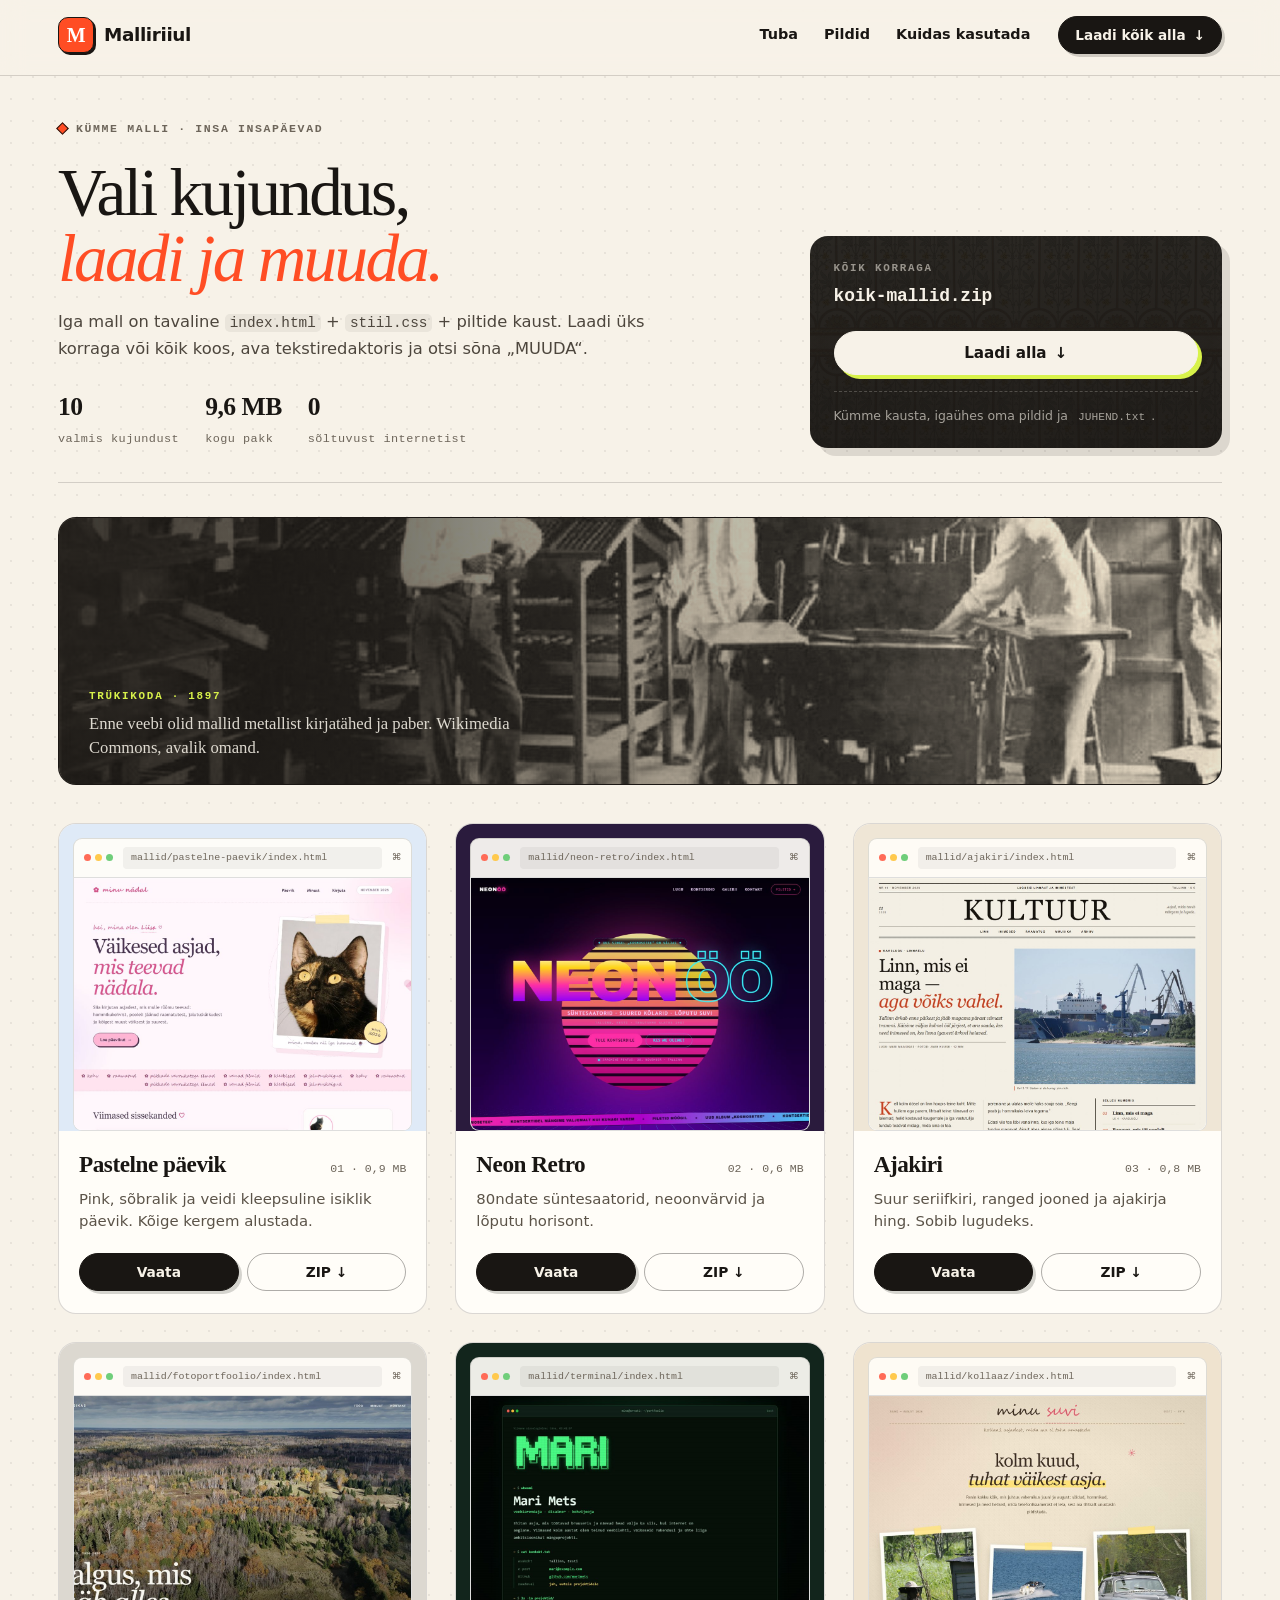
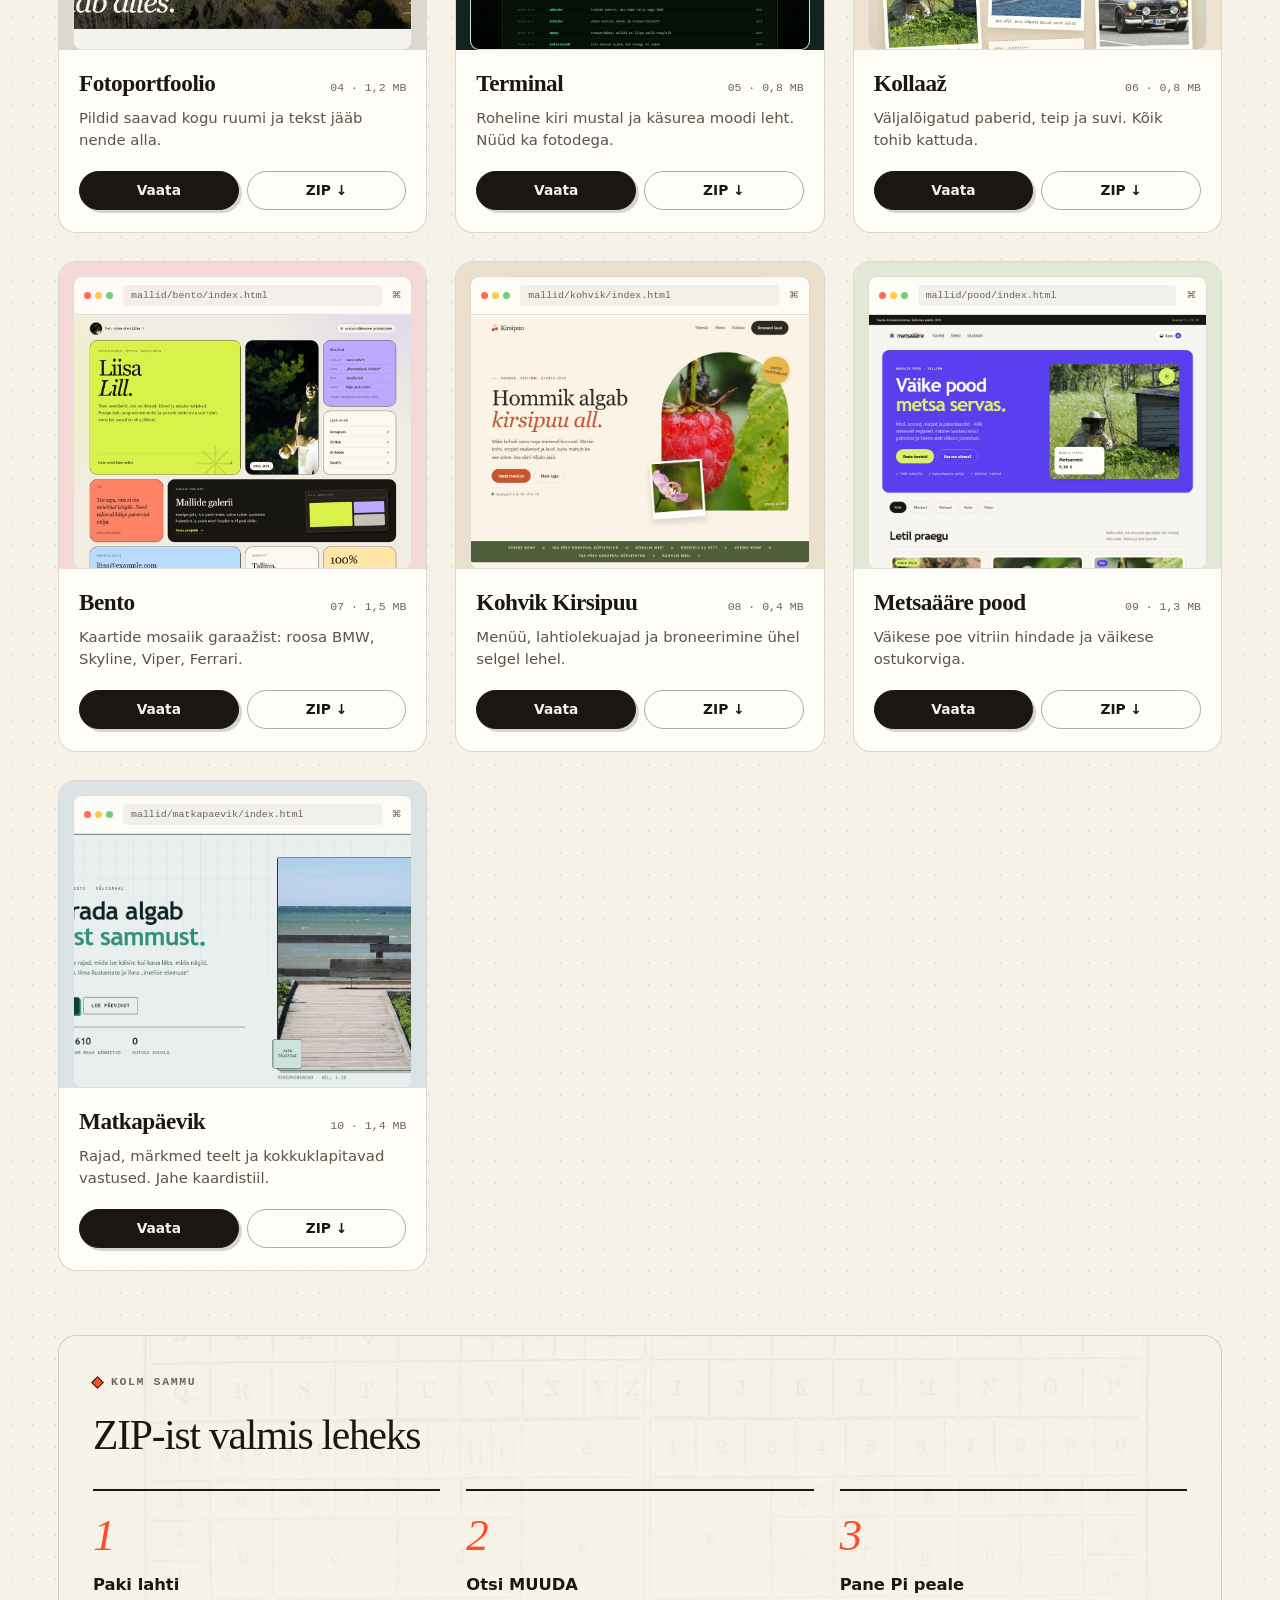
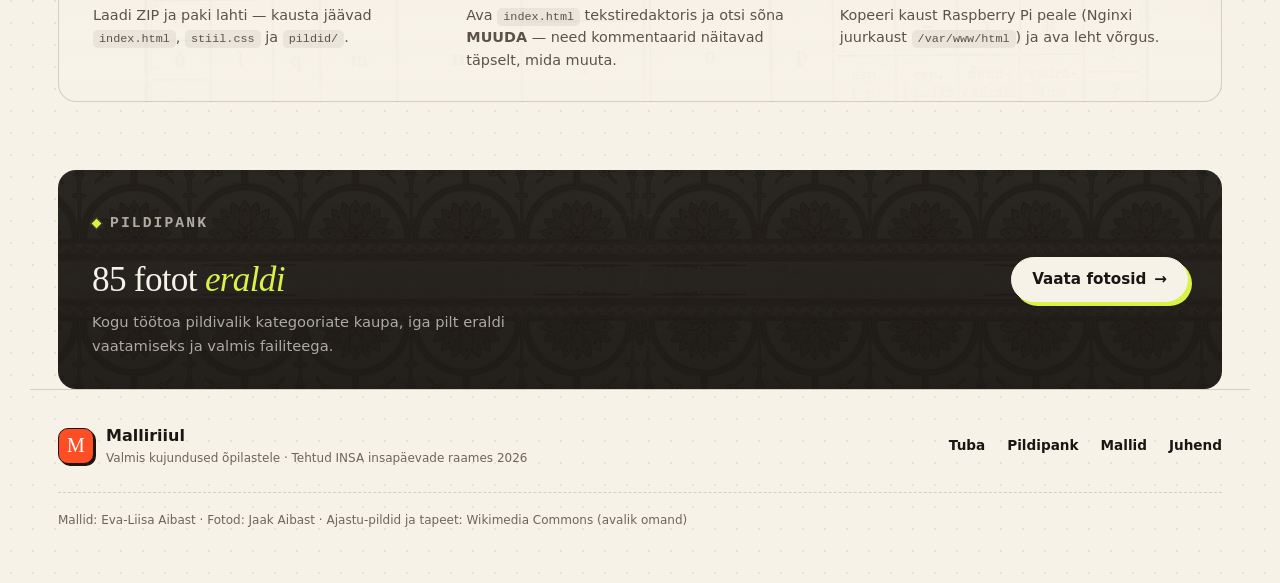
==== commit d09d3706: "Mallileht ja pildipank said Wikimedia Commonsi ajastu-pildid ning toa tapeedi taustaks" ====
--- a/mallid.html
+++ b/mallid.html
@@ -58,6 +58,14 @@
     </div>
   </section>
 
+  <figure class="mallid-band">
+    <img src="pildid/kaunistus/trukikoda-1897.jpg" alt="Trükikoja sisevaade 1897. aastal: ladumislauad, kirjatähtede kastid ja käsipress" width="1280" height="851" loading="lazy">
+    <figcaption class="mallid-band__kiri">
+      <span class="mallid-band__silt">Trükikoda · 1897</span>
+      <span>Enne veebi olid mallid metallist kirjatähed ja paber. Wikimedia Commons, avalik omand.</span>
+    </figcaption>
+  </figure>
+
   <section class="mallide-vorgustik" id="mallid" aria-label="Mallid">
 
     <article class="mall" style="--toon:#dfeaf7">
@@ -359,7 +367,7 @@
     <a href="#mallid">Mallid</a>
     <a href="#juhend">Juhend</a>
   </nav>
-  <p class="jalus__markus">Mallid: Eva-Liisa Aibast · Fotod: Jaak Aibast</p>
+  <p class="jalus__markus">Mallid: Eva-Liisa Aibast · Fotod: Jaak Aibast · Ajastu-pildid ja tapeet: Wikimedia Commons (avalik omand)</p>
 </footer>
 
 <div class="vaade" id="vaade" role="dialog" aria-modal="true" aria-labelledby="vaade-nimi" hidden>
--- a/mallid.css
+++ b/mallid.css
@@ -74,7 +74,8 @@
 .mallid-ava__pakk {
   padding: 24px 24px 22px;
   border-radius: var(--raadius);
-  background: var(--tint);
+  background: linear-gradient(rgba(25, 22, 19, 0.9), rgba(25, 22, 19, 0.95)),
+    url("pildid/taust/tapeet-tile.jpg") center / cover no-repeat;
   color: var(--paber);
   box-shadow: 8px 8px 0 rgba(25, 22, 19, 0.12);
 }
@@ -108,6 +109,61 @@
   font-size: 0.78rem;
   line-height: 1.55;
   color: rgba(247, 242, 232, 0.62);
+}
+
+.mallid-band {
+  position: relative;
+  height: clamp(190px, 26vw, 268px);
+  margin: 34px 0 0;
+  border: 1px solid var(--joon);
+  border-radius: var(--raadius);
+  overflow: hidden;
+  background: #1b1814;
+}
+
+.mallid-band img {
+  display: block;
+  width: 100%;
+  height: 100%;
+  object-fit: cover;
+  object-position: center 58%;
+  filter: sepia(0.4) contrast(1.02) brightness(0.94);
+}
+
+.mallid-band::after {
+  content: "";
+  position: absolute;
+  inset: 0;
+  pointer-events: none;
+  background: linear-gradient(90deg, rgba(20, 17, 14, 0.84), rgba(20, 17, 14, 0.34) 48%, rgba(20, 17, 14, 0.05) 78%);
+}
+
+.mallid-band__kiri {
+  position: absolute;
+  left: 0;
+  bottom: 0;
+  z-index: 1;
+  display: flex;
+  flex-direction: column;
+  gap: 7px;
+  max-width: min(48ch, 78%);
+  padding: 26px 30px 24px;
+}
+
+.mallid-band__silt {
+  font-family: var(--mono);
+  font-size: 0.68rem;
+  font-weight: 700;
+  letter-spacing: 0.16em;
+  text-transform: uppercase;
+  color: var(--laim);
+}
+
+.mallid-band__kiri span:last-child {
+  font-family: var(--serif);
+  font-size: 1.04rem;
+  line-height: 1.45;
+  color: rgba(247, 242, 232, 0.88);
 }
 
 /* ---------- Mallide võrgustik ---------- */
@@ -147,8 +203,11 @@
 
 .mallid-juhend {
   margin-top: 64px;
-  padding-top: 40px;
-  border-top: 1px solid var(--joon);
+  padding: 34px 34px 30px;
+  border: 1px solid var(--joon);
+  border-radius: var(--raadius);
+  background: linear-gradient(rgba(247, 242, 232, 0.95), rgba(247, 242, 232, 0.985)),
+    url("pildid/kaunistus/kirjatahed-1857.jpg") center / cover no-repeat;
 }
 
 .mallid-juhend h2 {
@@ -179,7 +238,8 @@
   margin-top: 68px;
   padding: 32px 34px;
   border-radius: var(--raadius);
-  background: var(--tint);
+  background: linear-gradient(rgba(25, 22, 19, 0.9), rgba(25, 22, 19, 0.94)),
+    url("pildid/taust/tapeet-tile.jpg") center / cover no-repeat;
   color: var(--paber);
 }
 
@@ -331,6 +391,19 @@
     grid-template-columns: 1fr;
   }
 
+  .mallid-band {
+    height: 232px;
+  }
+
+  .mallid-band__kiri {
+    max-width: 100%;
+    padding: 18px 20px 16px;
+  }
+
+  .mallid-band__kiri span:last-child {
+    font-size: 0.92rem;
+  }
+
   .fotod-riba {
     padding: 24px 22px;
   }
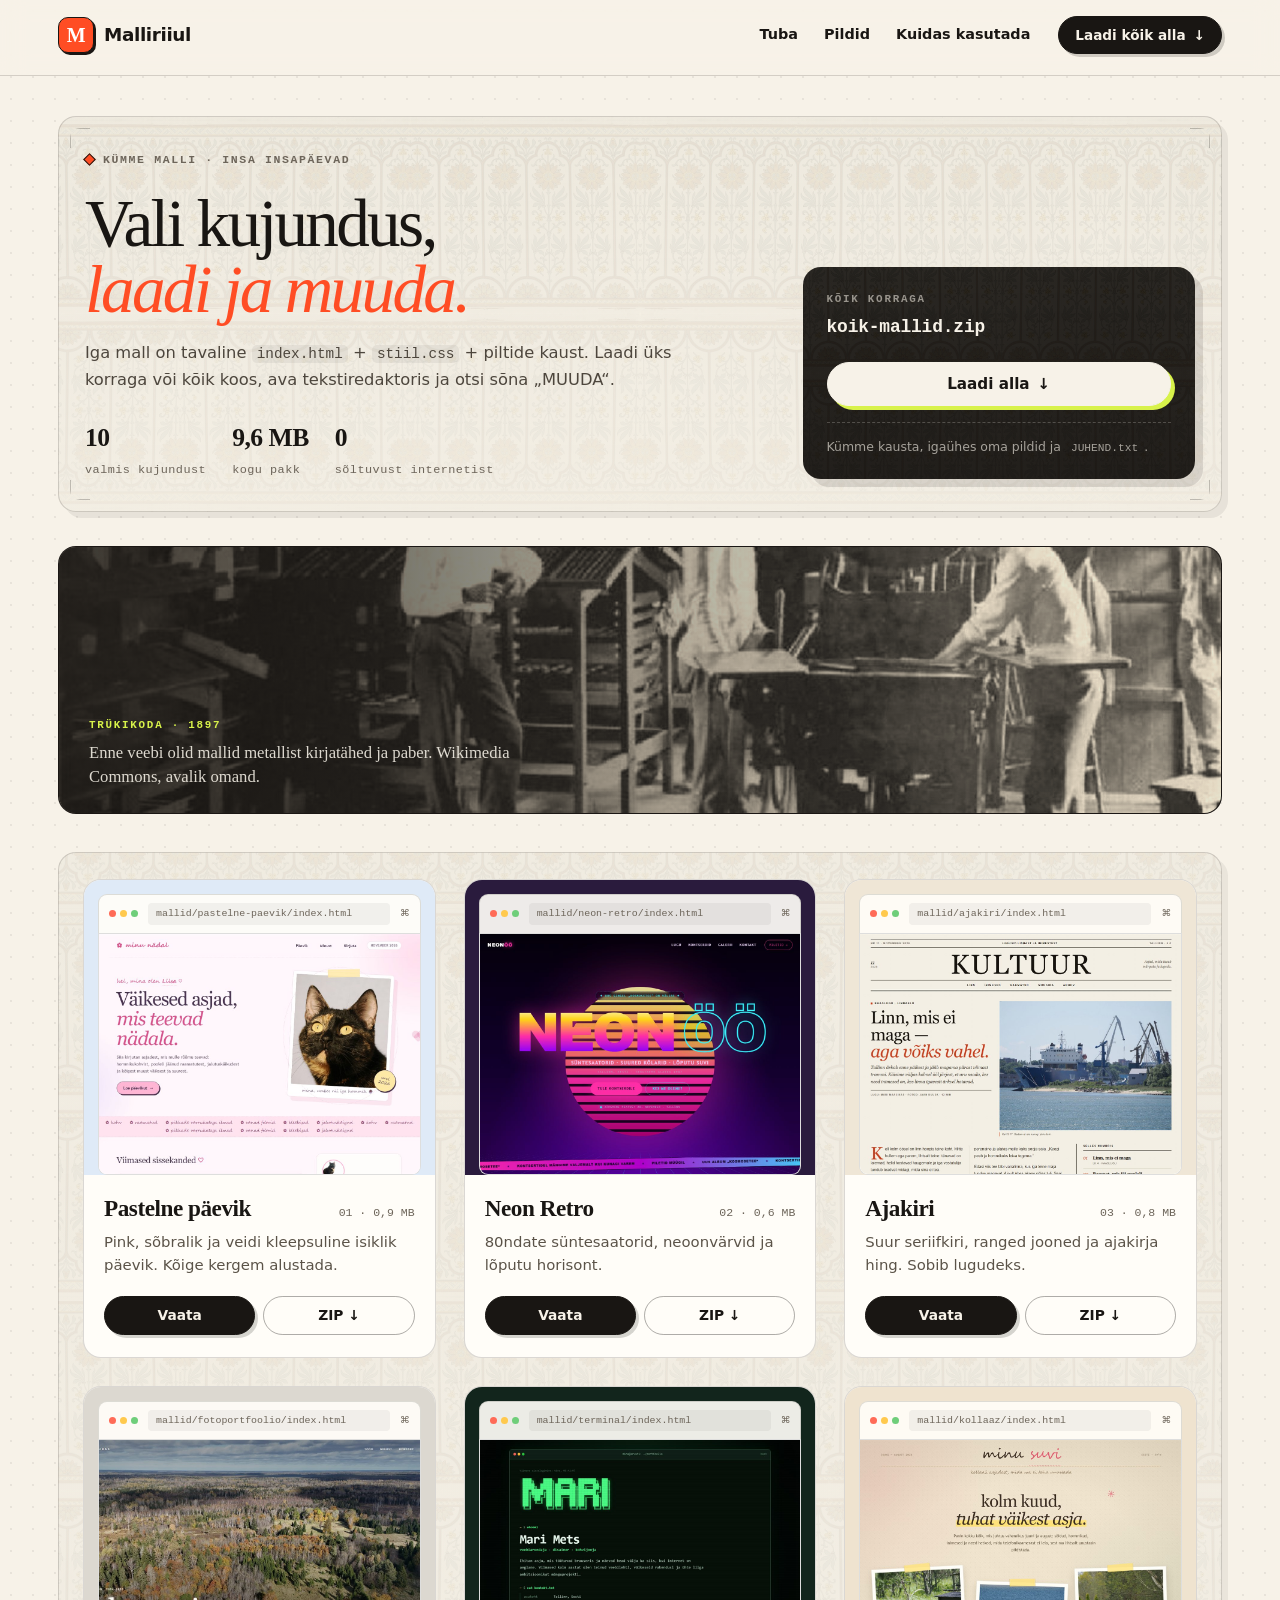
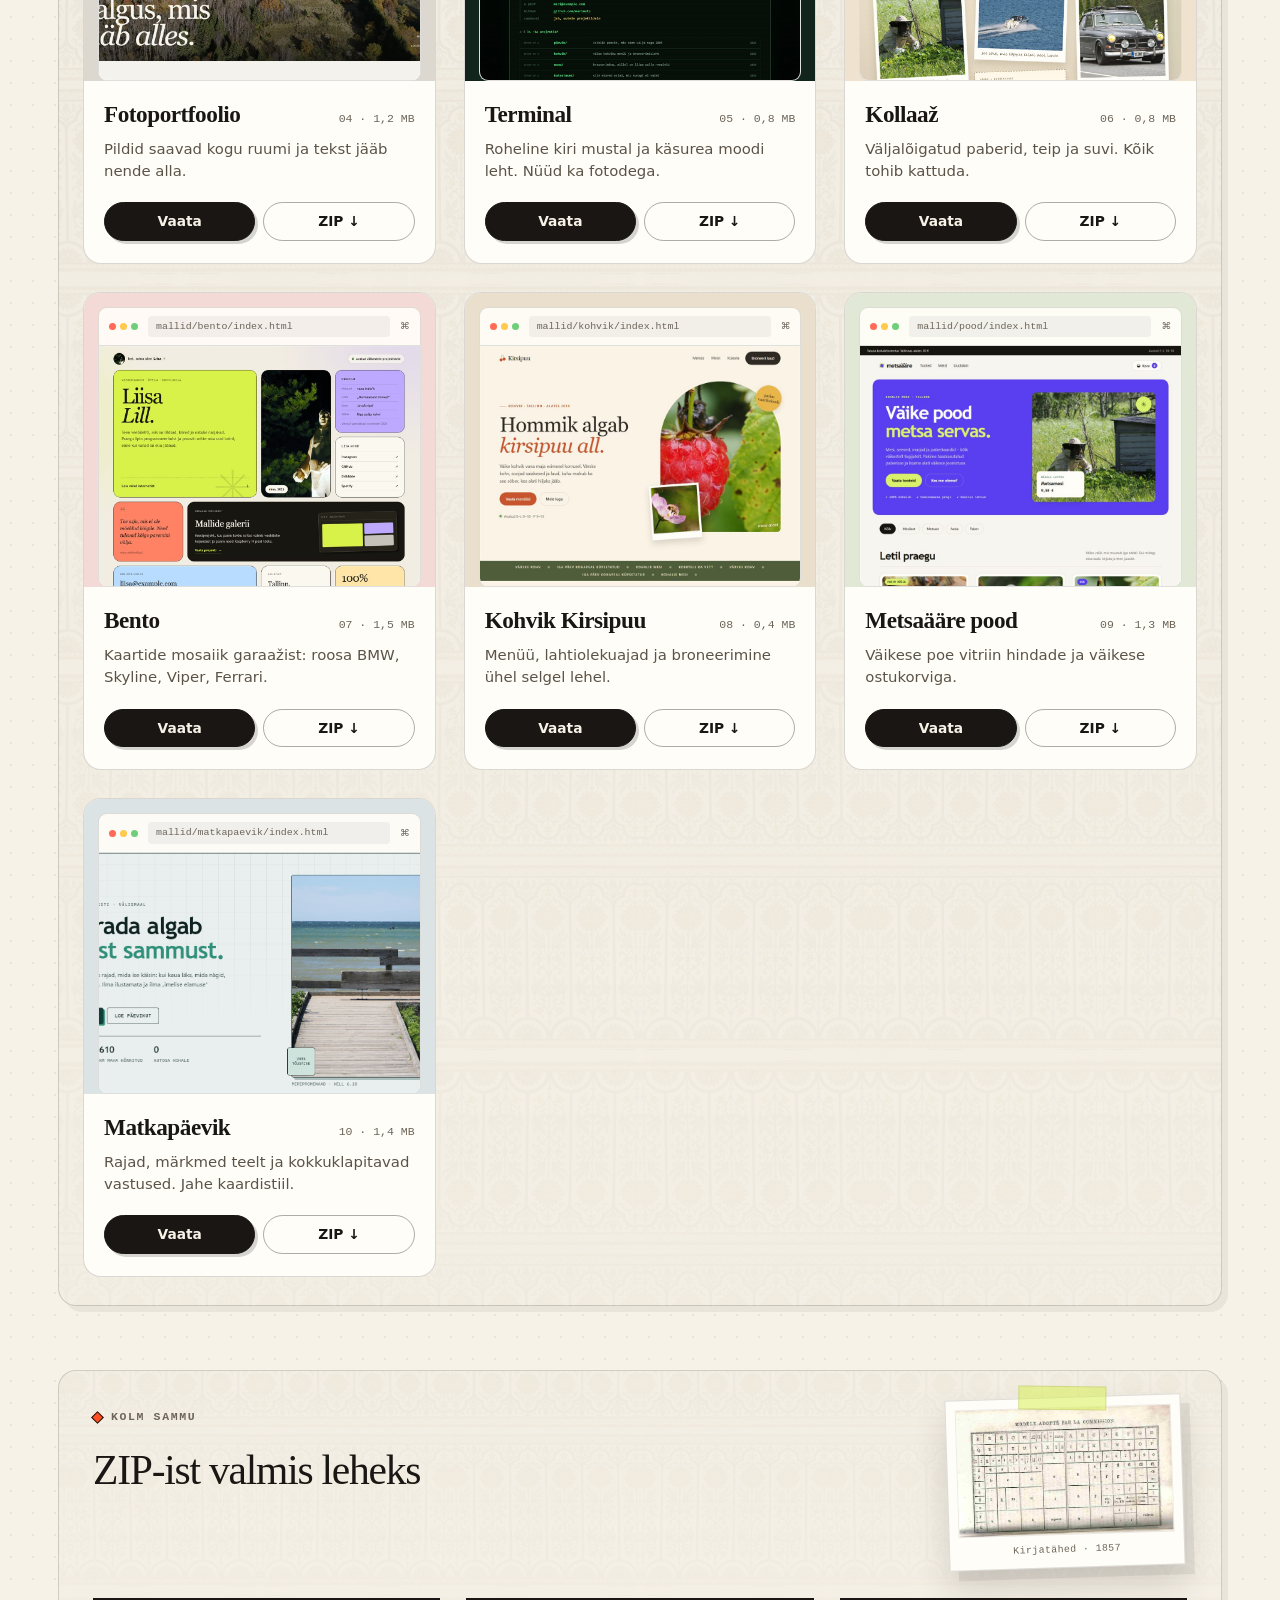
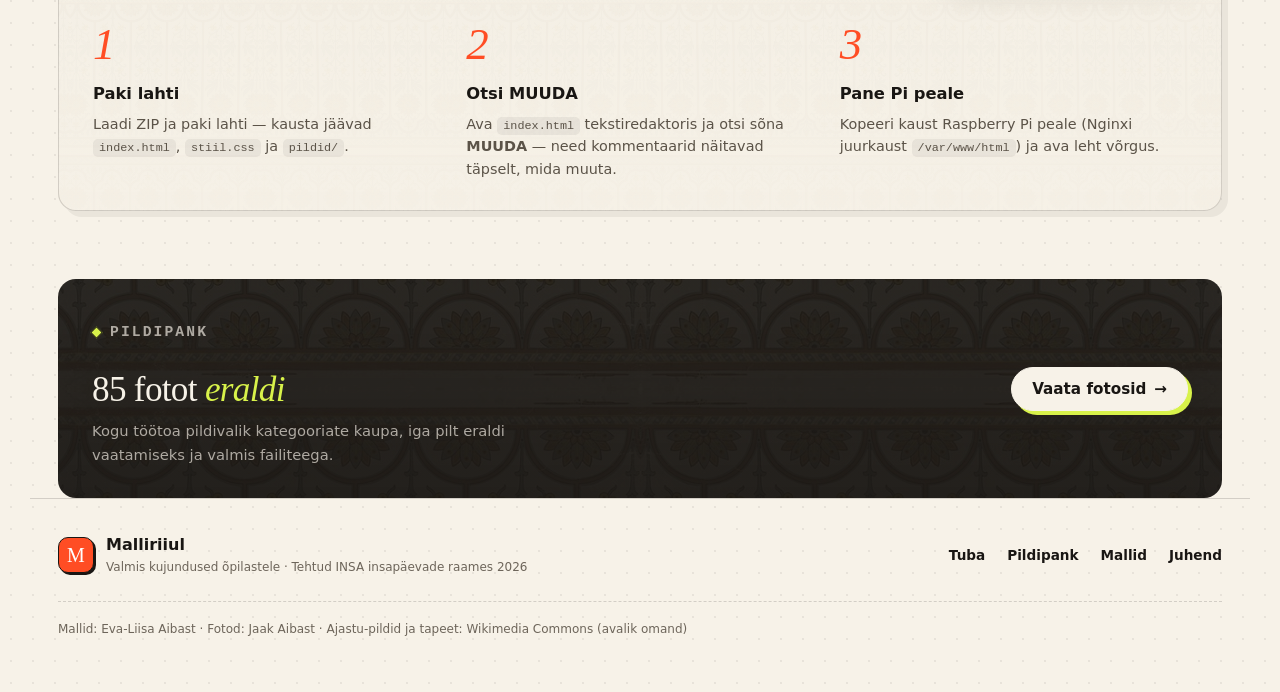
==== commit 6a4ec390: "Avavaade sai ajastu-raami ja mallileht rohkem tapeeti Avavaade: kullast topeltraam, teemantidega sil" ====
--- a/mallid.html
+++ b/mallid.html
@@ -321,8 +321,16 @@
   </section>
 
   <section class="mallid-juhend" id="juhend" aria-labelledby="juhend-pealkiri">
-    <p class="silt"><span class="silt__tapp"></span> Kolm sammu</p>
-    <h2 id="juhend-pealkiri">ZIP-ist valmis leheks</h2>
+    <div class="mallid-juhend__pais">
+      <div>
+        <p class="silt"><span class="silt__tapp"></span> Kolm sammu</p>
+        <h2 id="juhend-pealkiri">ZIP-ist valmis leheks</h2>
+      </div>
+      <figure class="mallid-juhend__pilt">
+        <img src="pildid/kaunistus/kirjatahed-1857.jpg" alt="Kirjatähtede kast 1857. aasta trükikoja pildil: puidust lahtrid metalltähtedega" width="1099" height="642" loading="lazy">
+        <figcaption>Kirjatähed · 1857</figcaption>
+      </figure>
+    </div>
     <div class="sammud">
       <div class="samm">
         <span class="samm__number" aria-hidden="true">1</span>
--- a/mallid.css
+++ b/mallid.css
@@ -12,12 +12,36 @@
 /* ---------- Avaosa ---------- */
 
 .mallid-ava {
+  position: relative;
   display: grid;
   grid-template-columns: minmax(0, 1.45fr) minmax(280px, 0.85fr);
   align-items: end;
   gap: 30px 48px;
-  padding-bottom: 34px;
-  border-bottom: 1px solid var(--joon);
+  padding: 30px 26px 32px;
+  border: 1px solid var(--joon);
+  border-radius: var(--raadius);
+  /* Sama tapeet mis ruumis, aga pleegitatud, et tekst jääks loetavaks. */
+  background: linear-gradient(rgba(247, 242, 232, 0.84), rgba(247, 242, 232, 0.92)),
+    url("pildid/taust/tapeet-tile.jpg") center / 460px auto repeat;
+  box-shadow: 6px 6px 0 rgba(25, 22, 19, 0.07);
+}
+
+/* Nurgaklambid, nagu vanal trükiselt kutsutud kaardil */
+.mallid-ava::after {
+  content: "";
+  position: absolute;
+  inset: 11px;
+  pointer-events: none;
+  border-radius: 10px;
+  background:
+    linear-gradient(rgba(25, 22, 19, 0.24), rgba(25, 22, 19, 0.24)) left top / 20px 1px no-repeat,
+    linear-gradient(rgba(25, 22, 19, 0.24), rgba(25, 22, 19, 0.24)) left top / 1px 20px no-repeat,
+    linear-gradient(rgba(25, 22, 19, 0.24), rgba(25, 22, 19, 0.24)) right top / 20px 1px no-repeat,
+    linear-gradient(rgba(25, 22, 19, 0.24), rgba(25, 22, 19, 0.24)) right top / 1px 20px no-repeat,
+    linear-gradient(rgba(25, 22, 19, 0.24), rgba(25, 22, 19, 0.24)) left bottom / 20px 1px no-repeat,
+    linear-gradient(rgba(25, 22, 19, 0.24), rgba(25, 22, 19, 0.24)) left bottom / 1px 20px no-repeat,
+    linear-gradient(rgba(25, 22, 19, 0.24), rgba(25, 22, 19, 0.24)) right bottom / 20px 1px no-repeat,
+    linear-gradient(rgba(25, 22, 19, 0.24), rgba(25, 22, 19, 0.24)) right bottom / 1px 20px no-repeat;
 }
 
 .mallid-ava h1 {
@@ -170,6 +194,12 @@
 
 #mallid {
   margin-top: 38px;
+  padding: 26px 24px 28px;
+  border: 1px solid var(--joon);
+  border-radius: var(--raadius);
+  background: linear-gradient(rgba(247, 242, 232, 0.88), rgba(247, 242, 232, 0.94)),
+    url("pildid/taust/tapeet-tile.jpg") center / 460px auto repeat;
+  box-shadow: 6px 6px 0 rgba(25, 22, 19, 0.06);
 }
 
 .mall__tegevused .nupp--vaata {
@@ -206,8 +236,17 @@
   padding: 34px 34px 30px;
   border: 1px solid var(--joon);
   border-radius: var(--raadius);
-  background: linear-gradient(rgba(247, 242, 232, 0.95), rgba(247, 242, 232, 0.985)),
-    url("pildid/kaunistus/kirjatahed-1857.jpg") center / cover no-repeat;
+  background: linear-gradient(rgba(247, 242, 232, 0.93), rgba(247, 242, 232, 0.975)),
+    url("pildid/taust/tapeet-tile.jpg") center / 380px auto repeat;
+  box-shadow: 6px 6px 0 rgba(25, 22, 19, 0.06);
+}
+
+.mallid-juhend__pais {
+  display: flex;
+  align-items: flex-start;
+  justify-content: space-between;
+  gap: 26px;
+  margin-bottom: 30px;
 }
 
 .mallid-juhend h2 {
@@ -216,7 +255,50 @@
   font-size: clamp(1.8rem, 3.4vw, 2.6rem);
   line-height: 1.1;
   letter-spacing: -0.03em;
-  margin-bottom: 30px;
+  margin-bottom: 0;
+}
+
+/* Ajastu-kaunistus: 1857. aasta kirjatähtede kast teibiga seina peal */
+.mallid-juhend__pilt {
+  position: relative;
+  flex: 0 0 auto;
+  width: 236px;
+  margin: -8px 4px 0 0;
+  padding: 9px 9px 0;
+  background: #fffdf8;
+  border: 1px solid rgba(25, 22, 19, 0.14);
+  box-shadow: 9px 10px 0 rgba(25, 22, 19, 0.07), 0 18px 34px rgba(25, 22, 19, 0.14);
+  transform: rotate(-1.8deg);
+}
+
+.mallid-juhend__pilt::before {
+  content: "";
+  position: absolute;
+  top: -12px;
+  left: 50%;
+  translate: -50% 0;
+  width: 88px;
+  height: 24px;
+  background: rgba(216, 242, 74, 0.5);
+  border: 1px solid rgba(25, 22, 19, 0.1);
+  transform: rotate(2.4deg);
+}
+
+.mallid-juhend__pilt img {
+  display: block;
+  width: 100%;
+  height: 128px;
+  object-fit: cover;
+  border: 1px solid rgba(25, 22, 19, 0.08);
+}
+
+.mallid-juhend__pilt figcaption {
+  padding: 7px 2px 10px;
+  font-family: var(--mono);
+  font-size: 0.62rem;
+  letter-spacing: 0.04em;
+  text-align: center;
+  color: var(--hall);
 }
 
 .mallid-juhend .sammud {
@@ -382,6 +464,12 @@
     padding: 30px 18px 0;
   }
 
+  .mallid-ava {
+    padding: 22px 18px 24px;
+    background: linear-gradient(rgba(247, 242, 232, 0.9), rgba(247, 242, 232, 0.95)),
+      url("pildid/taust/tapeet-tile.jpg") center / 340px auto repeat;
+  }
+
   .mallide-vorgustik {
     grid-template-columns: 1fr;
     gap: 22px;
@@ -391,6 +479,14 @@
     grid-template-columns: 1fr;
   }
 
+  .mallid-juhend__pilt {
+    display: none;
+  }
+
+  #mallid {
+    padding: 18px 14px 20px;
+  }
+
   .mallid-band {
     height: 232px;
   }
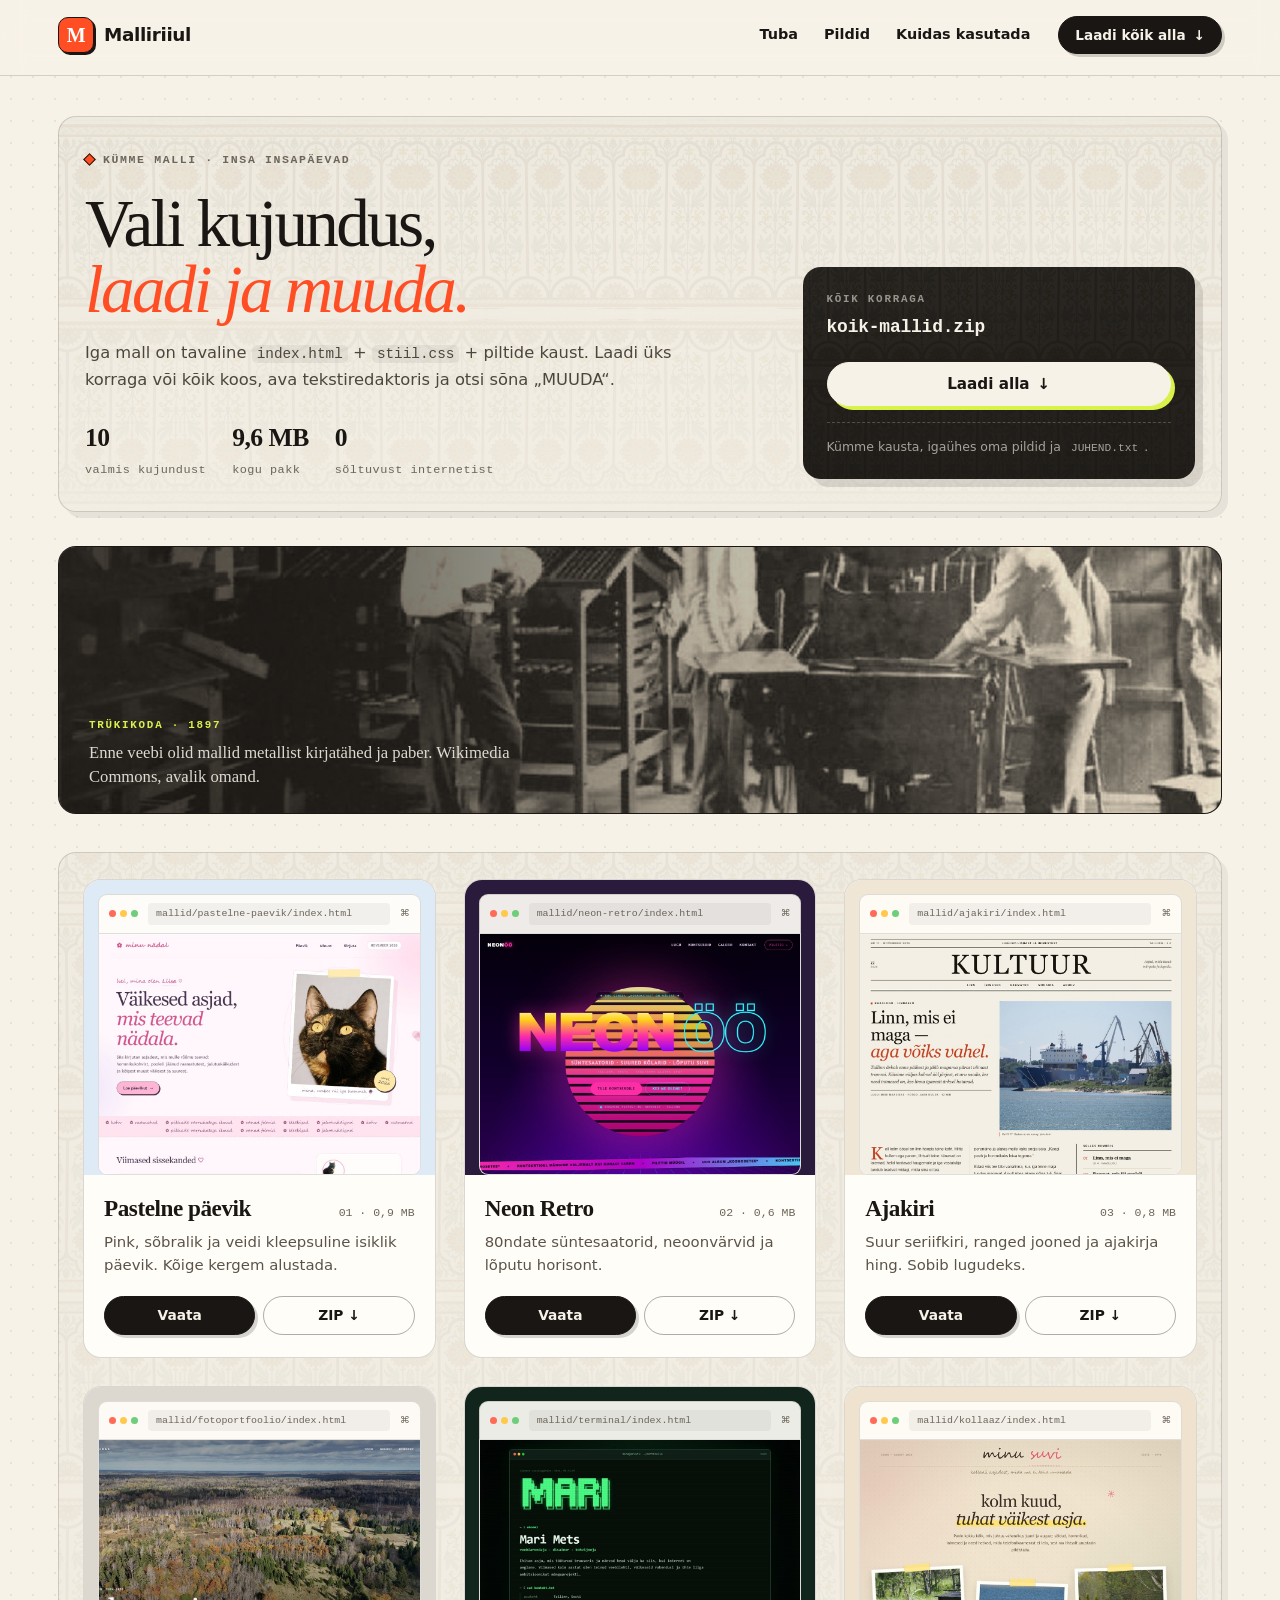
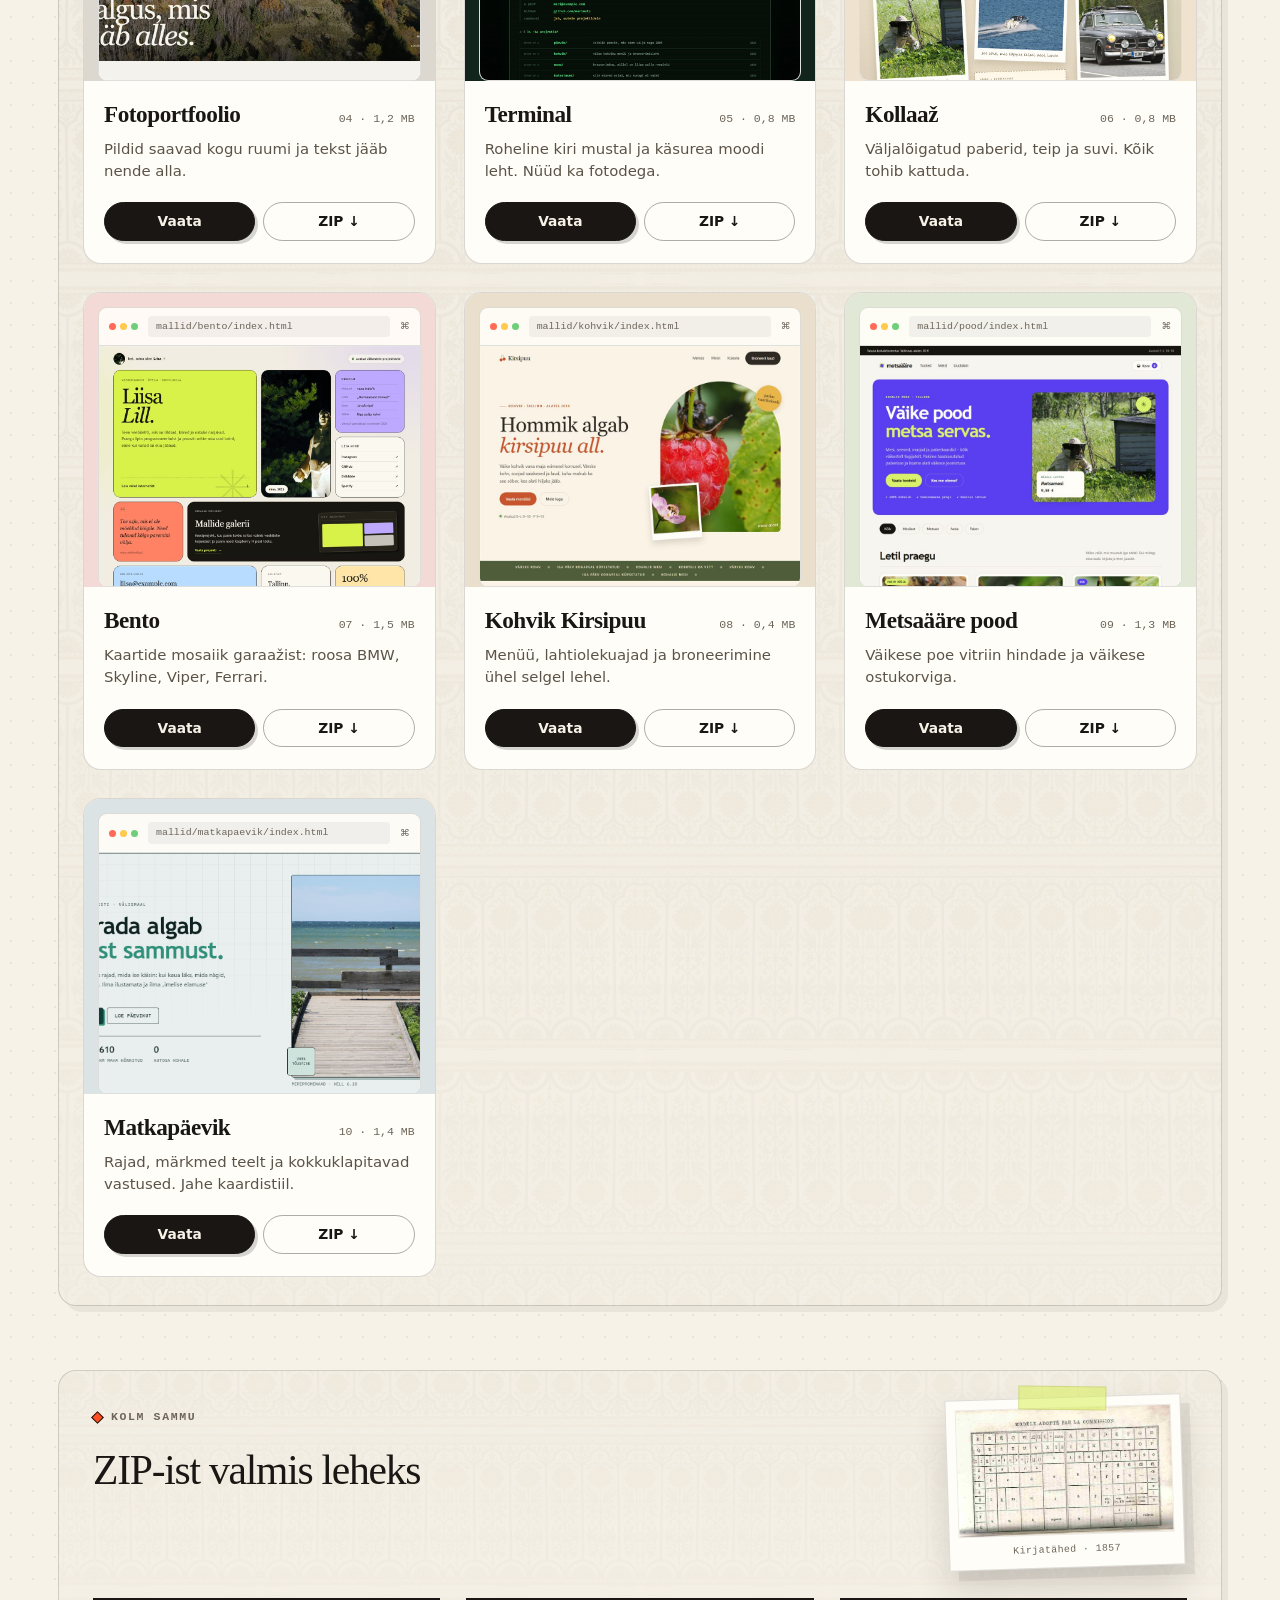
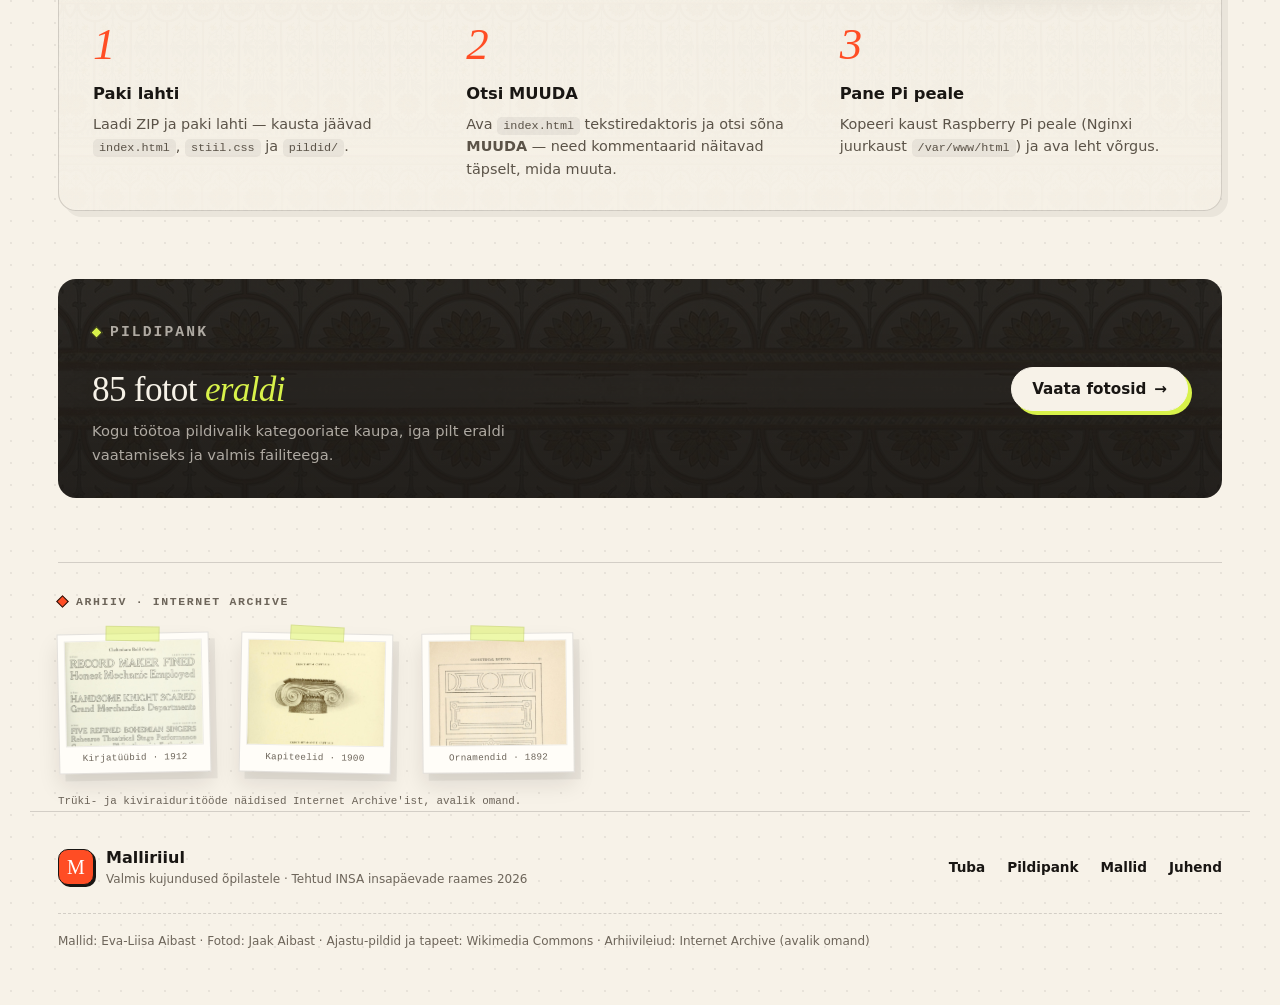
==== commit aeadd535: "Mallileht ja pildipank said kolm teibitud lehte Internet Archive'ist Tühjad ja liiga korrapärased le" ====
--- a/mallid.html
+++ b/mallid.html
@@ -359,6 +359,25 @@
     <a class="nupp nupp--hele" href="pildipank.html">Vaata fotosid <span aria-hidden="true">→</span></a>
   </section>
 
+  <section class="arhiiv" aria-labelledby="arhiiv-pealkiri">
+    <p class="silt" id="arhiiv-pealkiri"><span class="silt__tapp"></span> Arhiiv · Internet Archive</p>
+    <div class="arhiiv__read">
+      <figure class="arhiiv__pilt">
+        <img src="pildid/kaunistus/arhiiv-tyybid-1912.jpg" alt="Kirjatüüpide näidiseleht 1912. aasta trükitarvete kataloogist" width="1206" height="1937" loading="lazy">
+        <figcaption>Kirjatüübid · 1912</figcaption>
+      </figure>
+      <figure class="arhiiv__pilt">
+        <img src="pildid/kaunistus/arhiiv-kapiteelid-1900.jpg" alt="Kapiteelide kataloogileht 1900. aastast, joonistatud sammaste ülaosad" width="1213" height="1644" loading="lazy">
+        <figcaption>Kapiteelid · 1900</figcaption>
+      </figure>
+      <figure class="arhiiv__pilt">
+        <img src="pildid/kaunistus/arhiiv-ornament-1892.jpg" alt="Ornamendiplaat 1892. aastast, raamitud paneelid ja nurgakaunistused" width="1264" height="1975" loading="lazy">
+        <figcaption>Ornamendid · 1892</figcaption>
+      </figure>
+    </div>
+    <p class="arhiiv__allikas">Trüki- ja kiviraiduritööde näidised Internet Archive'ist, avalik omand.</p>
+  </section>
+
 </main>
 
 <footer class="jalus">
@@ -375,7 +394,7 @@
     <a href="#mallid">Mallid</a>
     <a href="#juhend">Juhend</a>
   </nav>
-  <p class="jalus__markus">Mallid: Eva-Liisa Aibast · Fotod: Jaak Aibast · Ajastu-pildid ja tapeet: Wikimedia Commons (avalik omand)</p>
+  <p class="jalus__markus">Mallid: Eva-Liisa Aibast · Fotod: Jaak Aibast · Ajastu-pildid ja tapeet: Wikimedia Commons · Arhiivileiud: Internet Archive (avalik omand)</p>
 </footer>
 
 <div class="vaade" id="vaade" role="dialog" aria-modal="true" aria-labelledby="vaade-nimi" hidden>
--- a/stiil.css
+++ b/stiil.css
@@ -1648,3 +1648,113 @@
 .pildid__cta {
   margin-top: 26px;
 }
+
+/* ---------- Arhiivileiud: teibitud ajastu-pildid lehe lõpus ---------- */
+
+.arhiiv {
+  margin-top: 64px;
+  padding-top: 26px;
+  border-top: 1px solid var(--joon);
+}
+
+.arhiiv .silt {
+  margin-bottom: 22px;
+}
+
+.arhiiv__read {
+  display: flex;
+  flex-wrap: wrap;
+  gap: 22px 30px;
+  align-items: flex-start;
+}
+
+.arhiiv__pilt {
+  position: relative;
+  width: 152px;
+  margin: 0;
+  padding: 6px 6px 0;
+  background: #fffdf8;
+  border: 1px solid rgba(25, 22, 19, 0.12);
+  box-shadow: 6px 7px 0 rgba(25, 22, 19, 0.06), 0 12px 22px rgba(25, 22, 19, 0.1);
+  transform: rotate(-1.2deg);
+  transition: transform 0.2s ease;
+}
+
+.arhiiv__pilt:nth-child(2) {
+  transform: rotate(1.1deg);
+}
+
+.arhiiv__pilt:nth-child(3) {
+  transform: rotate(-0.6deg);
+}
+
+.arhiiv__pilt:hover {
+  transform: rotate(0) translateY(-2px);
+}
+
+.arhiiv__pilt::before {
+  content: "";
+  position: absolute;
+  top: -8px;
+  left: 50%;
+  translate: -50% 0;
+  width: 54px;
+  height: 15px;
+  background: rgba(216, 242, 74, 0.45);
+  border: 1px solid rgba(25, 22, 19, 0.08);
+  transform: rotate(2deg);
+}
+
+.arhiiv__pilt img {
+  display: block;
+  width: 100%;
+  height: 106px;
+  object-fit: cover;
+  object-position: top center;
+  border: 1px solid rgba(25, 22, 19, 0.07);
+}
+
+.arhiiv__pilt figcaption {
+  margin-top: 5px;
+  padding-bottom: 7px;
+  font-family: var(--mono);
+  font-size: 0.58rem;
+  letter-spacing: 0.03em;
+  text-align: center;
+  color: var(--hall);
+}
+
+.arhiiv__allikas {
+  margin-top: 20px;
+  font-family: var(--mono);
+  font-size: 0.68rem;
+  line-height: 1.6;
+  color: var(--hall);
+}
+
+@media (max-width: 720px) {
+  .arhiiv {
+    margin-top: 48px;
+  }
+
+  .arhiiv__read {
+    gap: 18px 16px;
+  }
+
+  .arhiiv__pilt {
+    width: 98px;
+  }
+
+  .arhiiv__pilt img {
+    height: 74px;
+  }
+
+  .arhiiv__pilt::before {
+    width: 40px;
+    height: 12px;
+  }
+
+  .arhiiv__pilt figcaption {
+    font-size: 0.52rem;
+  }
+}
--- a/mallid.css
+++ b/mallid.css
@@ -12,7 +12,6 @@
 /* ---------- Avaosa ---------- */
 
 .mallid-ava {
-  position: relative;
   display: grid;
   grid-template-columns: minmax(0, 1.45fr) minmax(280px, 0.85fr);
   align-items: end;
@@ -26,24 +25,6 @@
   box-shadow: 6px 6px 0 rgba(25, 22, 19, 0.07);
 }
 
-/* Nurgaklambid, nagu vanal trükiselt kutsutud kaardil */
-.mallid-ava::after {
-  content: "";
-  position: absolute;
-  inset: 11px;
-  pointer-events: none;
-  border-radius: 10px;
-  background:
-    linear-gradient(rgba(25, 22, 19, 0.24), rgba(25, 22, 19, 0.24)) left top / 20px 1px no-repeat,
-    linear-gradient(rgba(25, 22, 19, 0.24), rgba(25, 22, 19, 0.24)) left top / 1px 20px no-repeat,
-    linear-gradient(rgba(25, 22, 19, 0.24), rgba(25, 22, 19, 0.24)) right top / 20px 1px no-repeat,
-    linear-gradient(rgba(25, 22, 19, 0.24), rgba(25, 22, 19, 0.24)) right top / 1px 20px no-repeat,
-    linear-gradient(rgba(25, 22, 19, 0.24), rgba(25, 22, 19, 0.24)) left bottom / 20px 1px no-repeat,
-    linear-gradient(rgba(25, 22, 19, 0.24), rgba(25, 22, 19, 0.24)) left bottom / 1px 20px no-repeat,
-    linear-gradient(rgba(25, 22, 19, 0.24), rgba(25, 22, 19, 0.24)) right bottom / 20px 1px no-repeat,
-    linear-gradient(rgba(25, 22, 19, 0.24), rgba(25, 22, 19, 0.24)) right bottom / 1px 20px no-repeat;
-}
-
 .mallid-ava h1 {
   font-family: var(--serif);
   font-weight: 400;
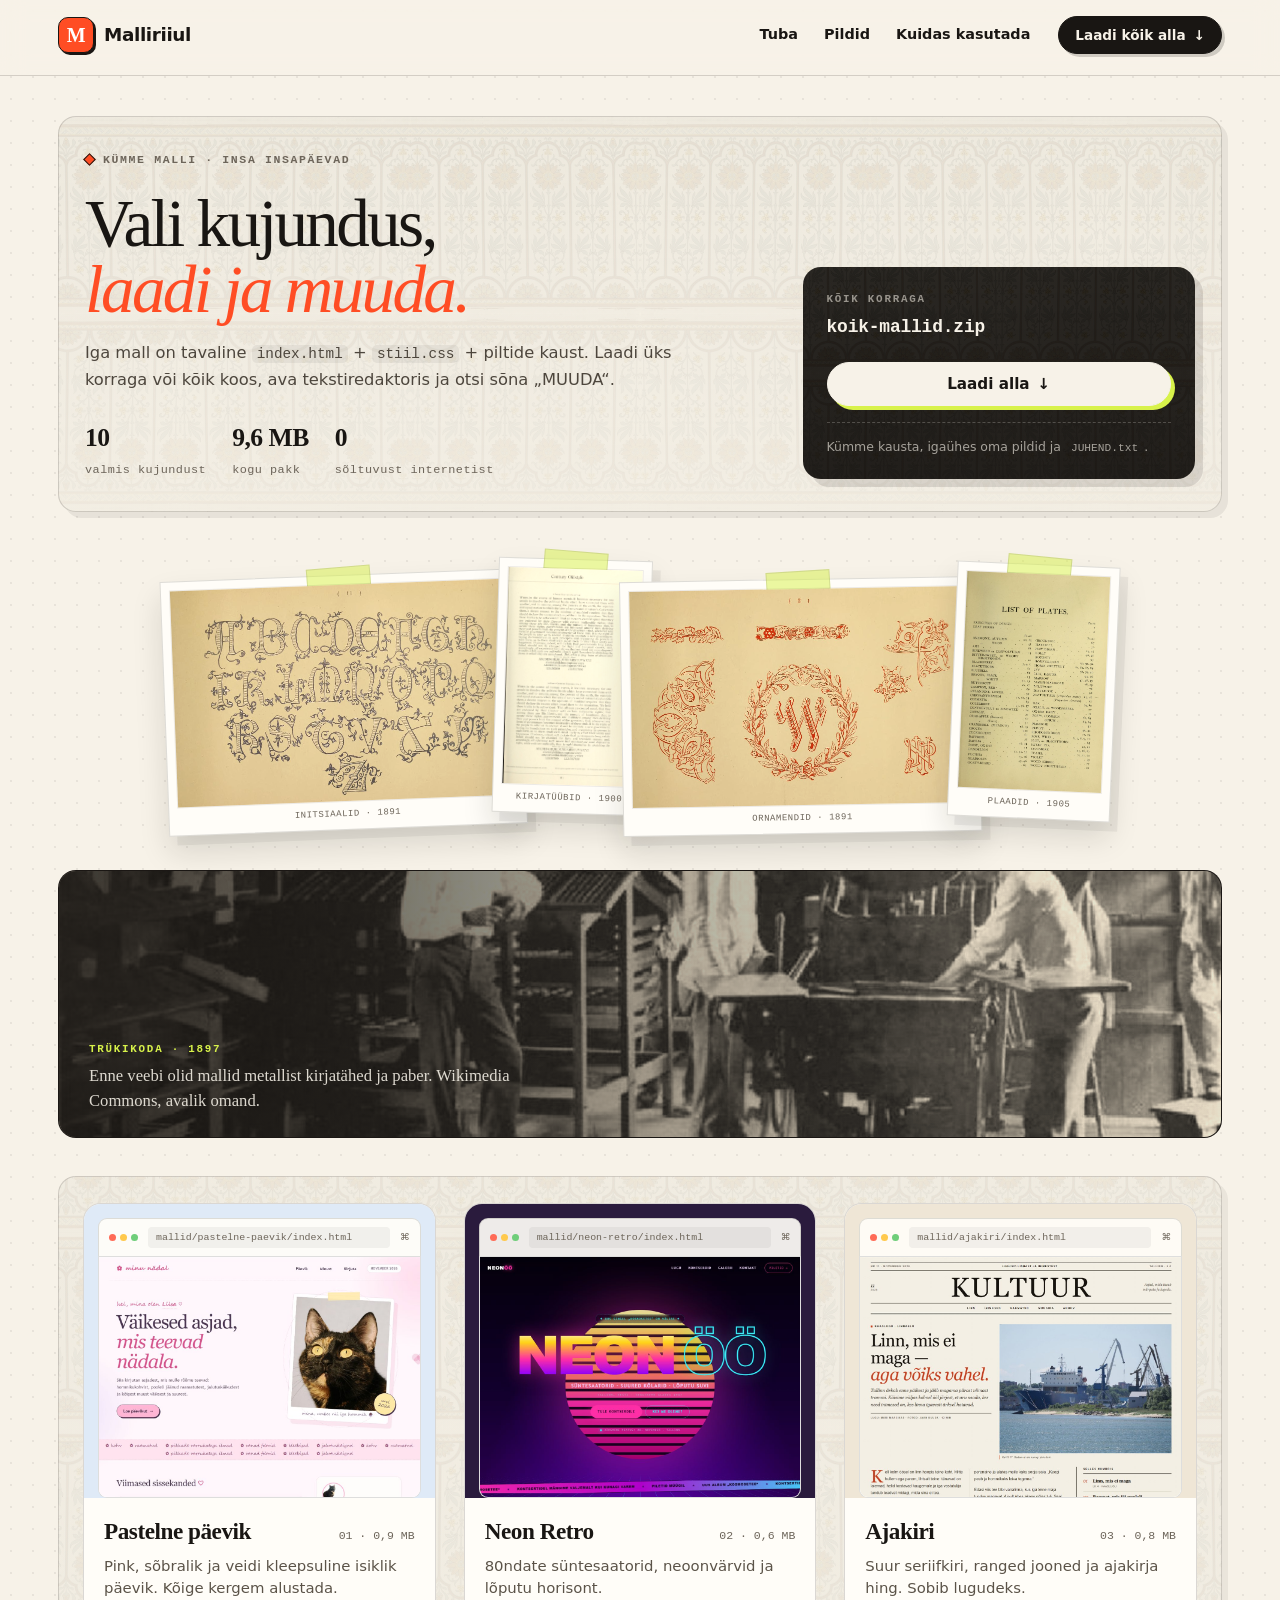
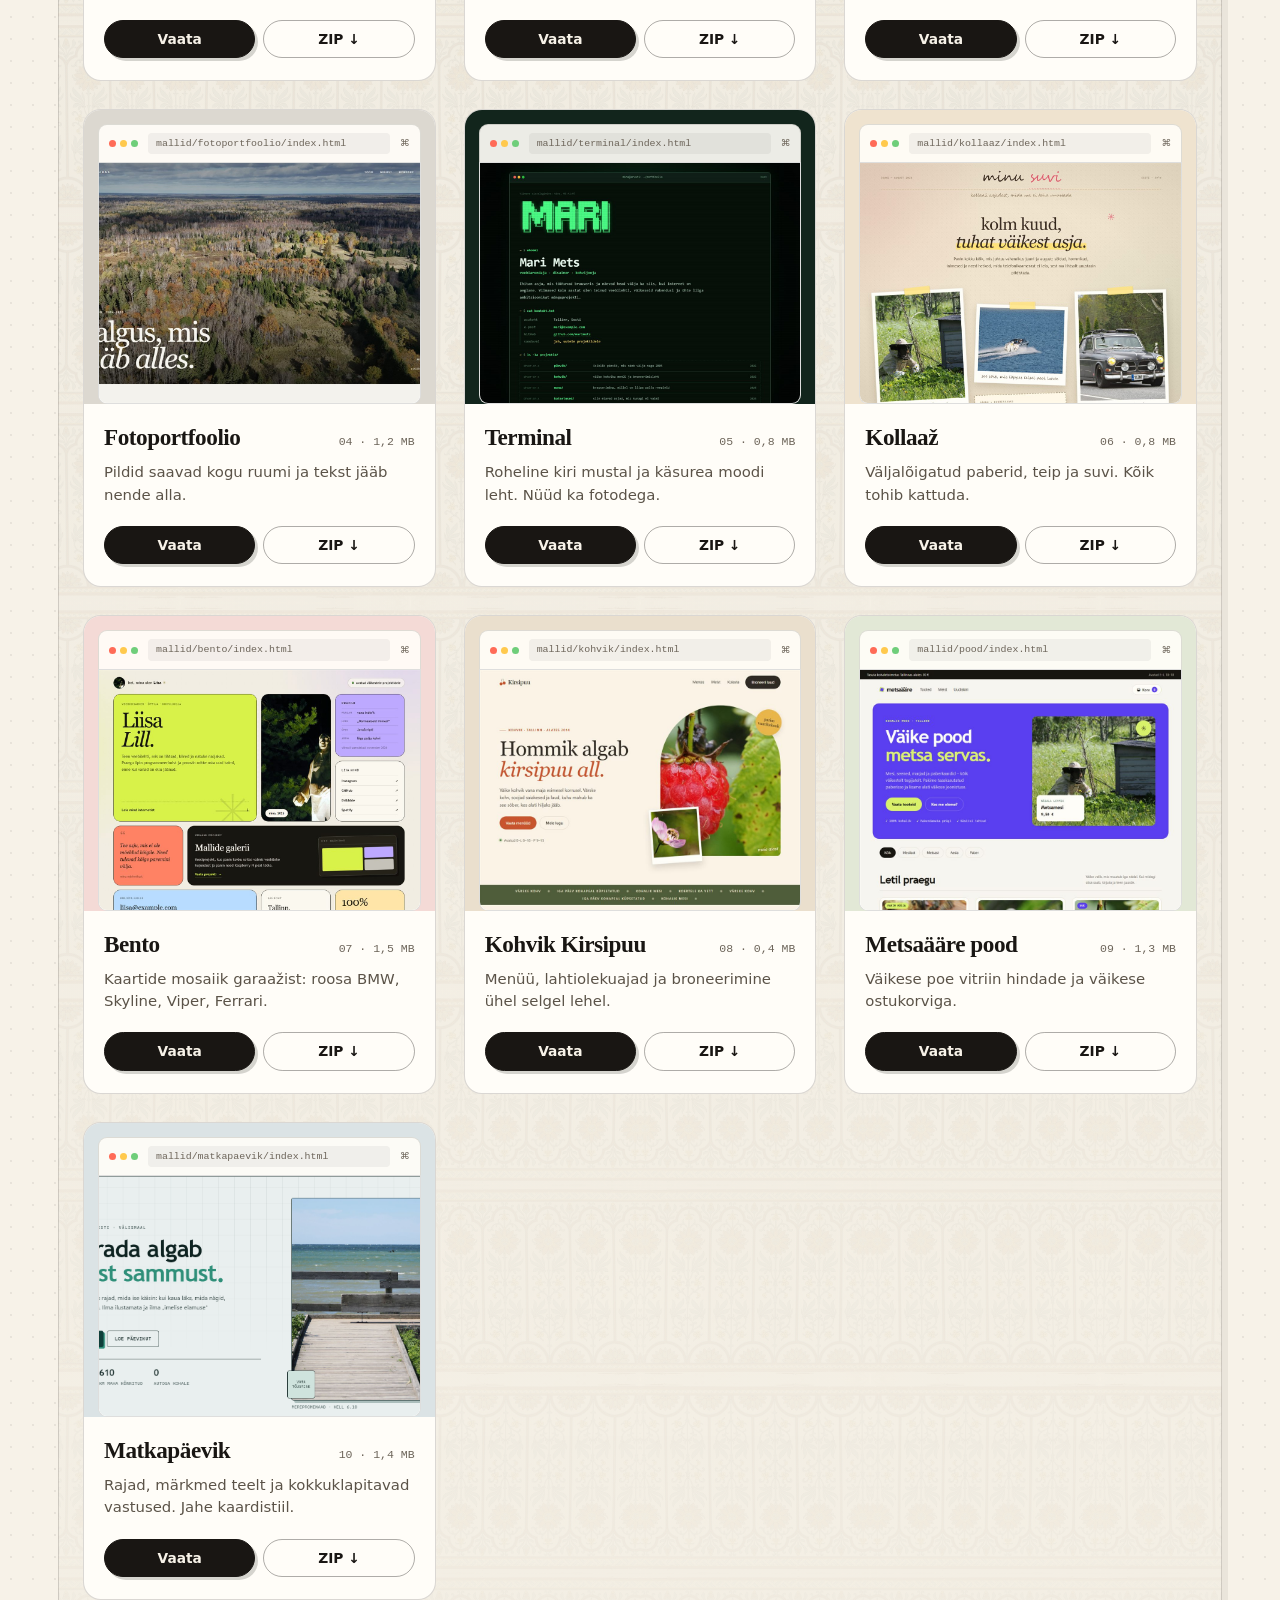
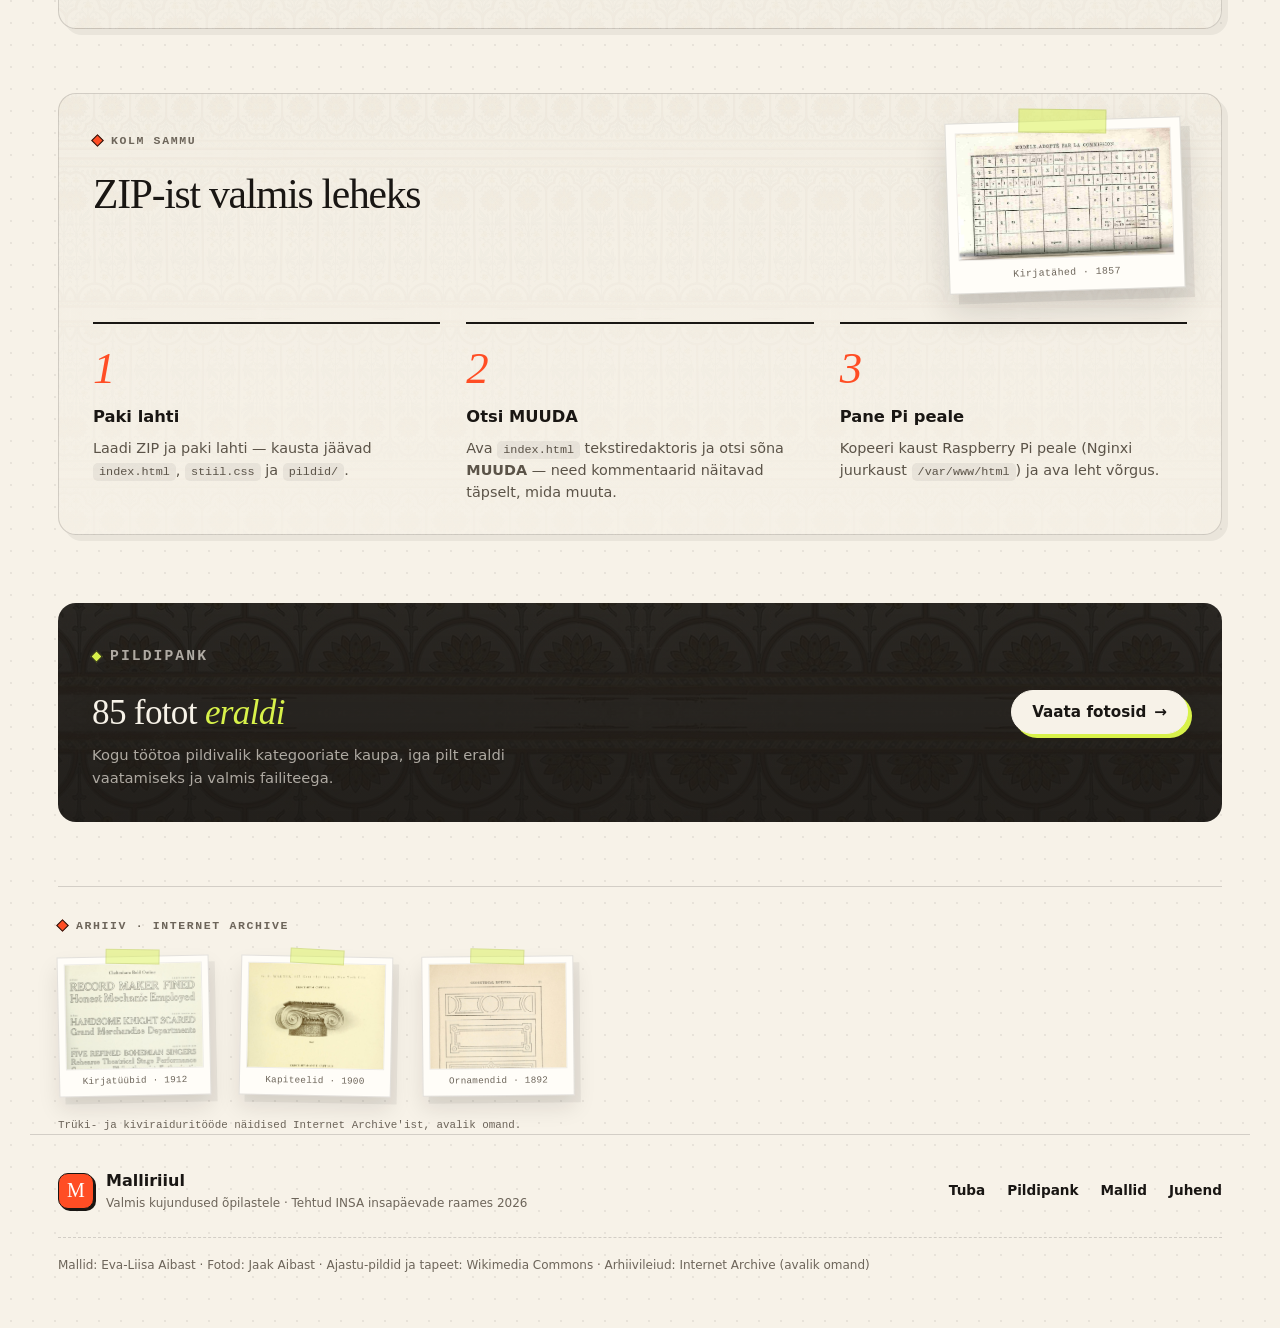
==== commit d394fc3a: "Mallileht ja pildipank said avaosa alla teibitud arhiivilehtede kuhila Lehed tundusid tühjad, seega " ====
--- a/mallid.html
+++ b/mallid.html
@@ -57,6 +57,26 @@
       <p class="mallid-ava__pakk-markus">Kümme kausta, igaühes oma pildid ja <code>JUHEND.txt</code>.</p>
     </div>
   </section>
+
+  <!-- Arhiiviklomp: teibitud lehekuhil avaosa all, et leht ei jääks tühjaks -->
+  <div class="klomp">
+    <figure class="klomp__pilt">
+      <img src="pildid/kaunistus/arhiiv-initsiaalid-1891.jpg" alt="Kaunistatud suurtähtede leht 1891. aasta tikandimustrite raamatust" width="1303" height="829" loading="lazy">
+      <figcaption>Initsiaalid · 1891</figcaption>
+    </figure>
+    <figure class="klomp__pilt">
+      <img src="pildid/kaunistus/arhiiv-kirjatyybid-1900.jpg" alt="Kirjatüüpide näidisleht Century Oldstyle'i kirjaga, 20. sajandi algusest" width="1206" height="1937" loading="lazy">
+      <figcaption>Kirjatüübid · 1900</figcaption>
+    </figure>
+    <figure class="klomp__pilt">
+      <img src="pildid/kaunistus/arhiiv-ornamendid-1891.jpg" alt="Punase trükiga ornamendid ja põimitud initsiaalid 1891. aasta raamatust" width="1303" height="829" loading="lazy">
+      <figcaption>Ornamendid · 1891</figcaption>
+    </figure>
+    <figure class="klomp__pilt">
+      <img src="pildid/kaunistus/arhiiv-plaadid-1905.jpg" alt="Taimetüüpide plaatide nimekiri 1905. aasta kujundusõpikust" width="1074" height="1615" loading="lazy">
+      <figcaption>Plaadid · 1905</figcaption>
+    </figure>
+  </div>
 
   <figure class="mallid-band">
     <img src="pildid/kaunistus/trukikoda-1897.jpg" alt="Trükikoja sisevaade 1897. aastal: ladumislauad, kirjatähtede kastid ja käsipress" width="1280" height="851" loading="lazy">
--- a/stiil.css
+++ b/stiil.css
@@ -1649,6 +1649,84 @@
   margin-top: 26px;
 }
 
+/* ---------- Arhiiviklomp: teibitud lehtede kuhi sektsioonide vahel ---------- */
+
+.klomp {
+  display: flex;
+  flex-wrap: nowrap;
+  align-items: flex-start;
+  justify-content: center;
+  margin-top: 40px;
+  padding: 16px 0 12px;
+}
+
+.klomp__pilt {
+  position: relative;
+  flex: 0 0 auto;
+  margin: 0 -14px;
+  padding: 8px 8px 0;
+  background: #fffdf8;
+  border: 1px solid rgba(25, 22, 19, 0.14);
+  box-shadow: 8px 9px 0 rgba(25, 22, 19, 0.06), 0 16px 30px rgba(25, 22, 19, 0.13);
+  transform: rotate(-2.2deg) translateY(7px);
+  transition: transform 0.2s ease, box-shadow 0.2s ease;
+}
+
+.klomp__pilt:nth-child(2) {
+  transform: rotate(1.7deg) translateY(-9px);
+}
+
+.klomp__pilt:nth-child(3) {
+  transform: rotate(-1deg) translateY(11px);
+}
+
+.klomp__pilt:nth-child(4) {
+  transform: rotate(2.5deg) translateY(-4px);
+}
+
+.klomp__pilt:hover {
+  z-index: 2;
+  transform: rotate(0deg) translateY(-6px);
+  box-shadow: 10px 12px 0 rgba(25, 22, 19, 0.08), 0 22px 40px rgba(25, 22, 19, 0.18);
+}
+
+.klomp__pilt::before {
+  content: "";
+  position: absolute;
+  top: -9px;
+  left: 50%;
+  translate: -50% 0;
+  width: 64px;
+  height: 20px;
+  background: rgba(216, 242, 74, 0.5);
+  border: 1px solid rgba(25, 22, 19, 0.1);
+  transform: rotate(-2.5deg);
+}
+
+.klomp__pilt:nth-child(even)::before {
+  transform: rotate(3deg);
+}
+
+.klomp__pilt img {
+  display: block;
+  width: auto;
+  height: clamp(130px, 17vw, 220px);
+  object-fit: cover;
+  border: 1px solid rgba(25, 22, 19, 0.08);
+  filter: sepia(0.16) contrast(1.03);
+}
+
+.klomp__pilt figcaption {
+  padding: 6px 2px 8px;
+  font-family: var(--mono);
+  font-size: 0.56rem;
+  letter-spacing: 0.06em;
+  text-transform: uppercase;
+  text-align: center;
+  white-space: nowrap;
+  color: var(--hall);
+}
+
 /* ---------- Arhiivileiud: teibitud ajastu-pildid lehe lõpus ---------- */
 
 .arhiiv {
@@ -1757,4 +1835,28 @@
   .arhiiv__pilt figcaption {
     font-size: 0.52rem;
   }
-}
+
+  .klomp {
+    margin-top: 26px;
+    padding: 12px 0 8px;
+  }
+
+  .klomp__pilt {
+    margin: 0 -12px;
+    padding: 5px 5px 0;
+  }
+
+  .klomp__pilt img {
+    height: 78px;
+  }
+
+  .klomp__pilt::before {
+    width: 44px;
+    height: 14px;
+  }
+
+  /* Telefonis jäävad pisikesed allkirjad ära, et kuhi jääks puhtaks. */
+  .klomp__pilt figcaption {
+    display: none;
+  }
+}
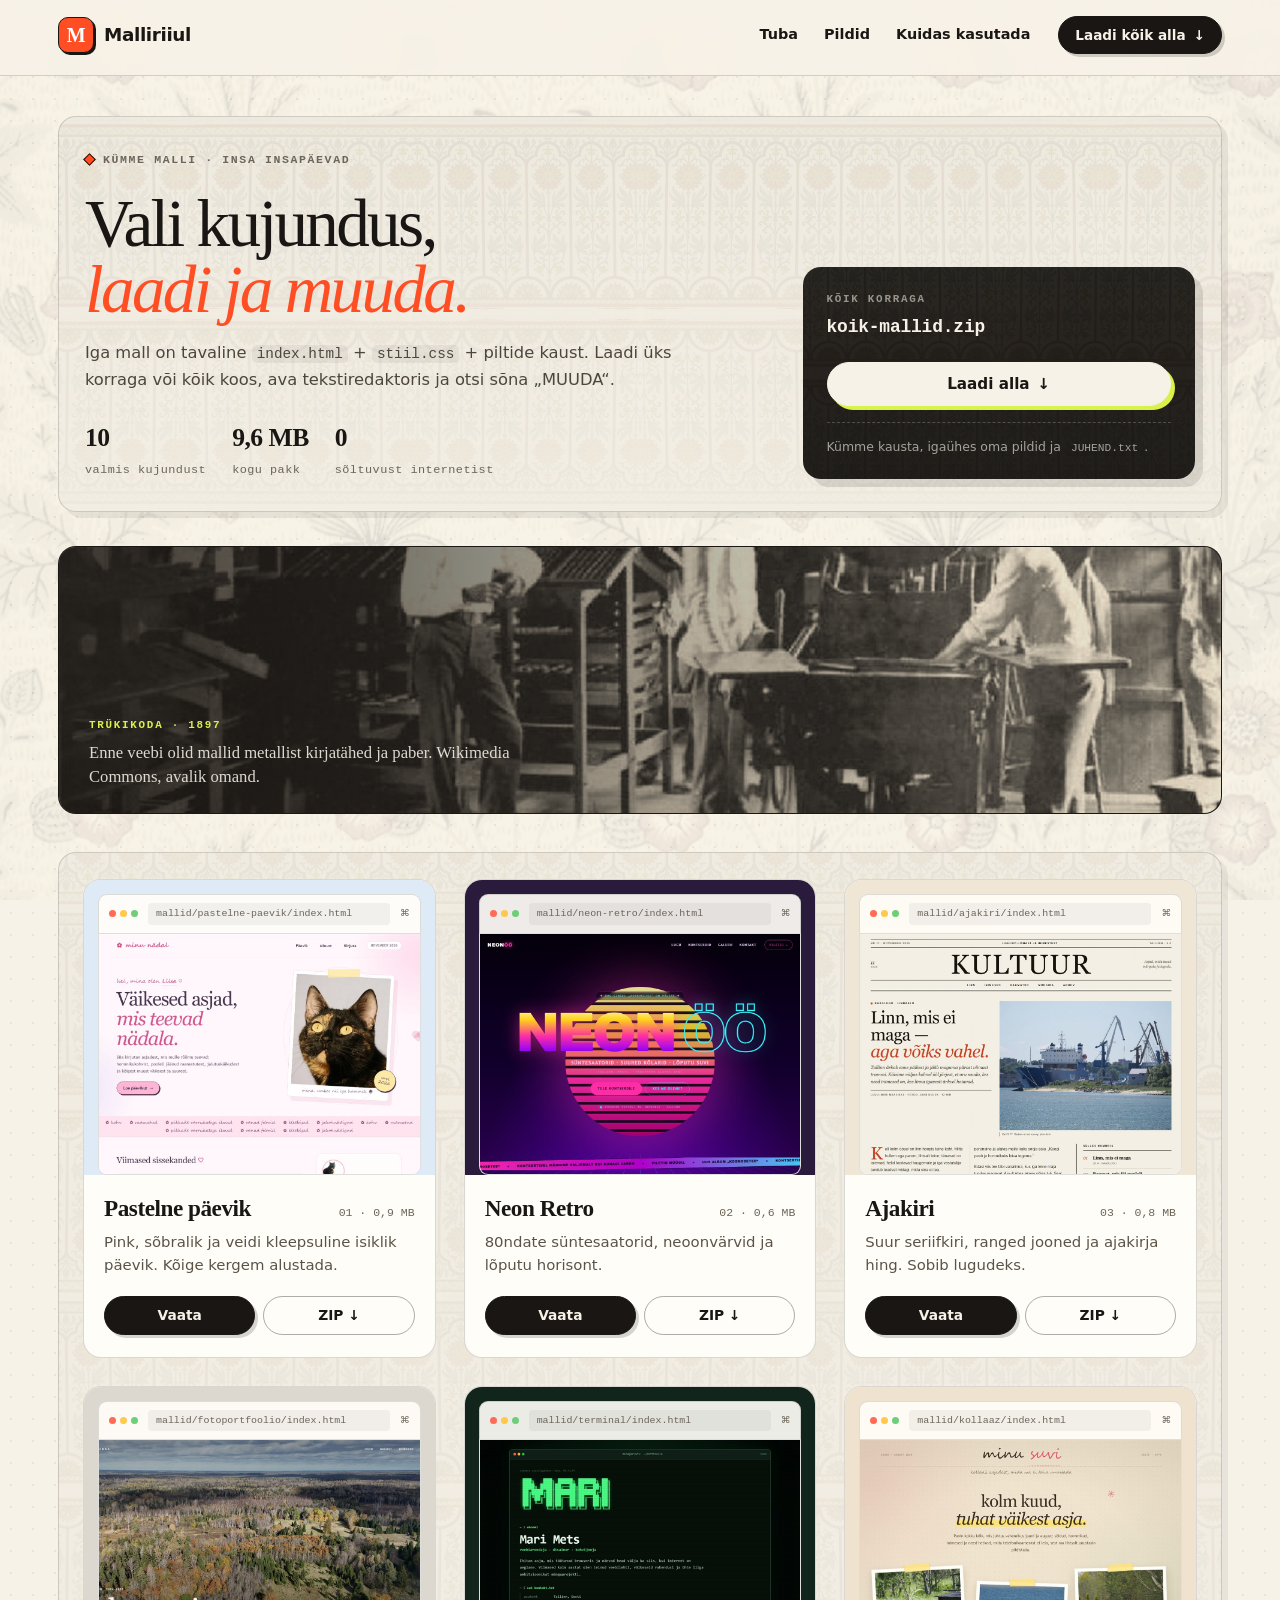
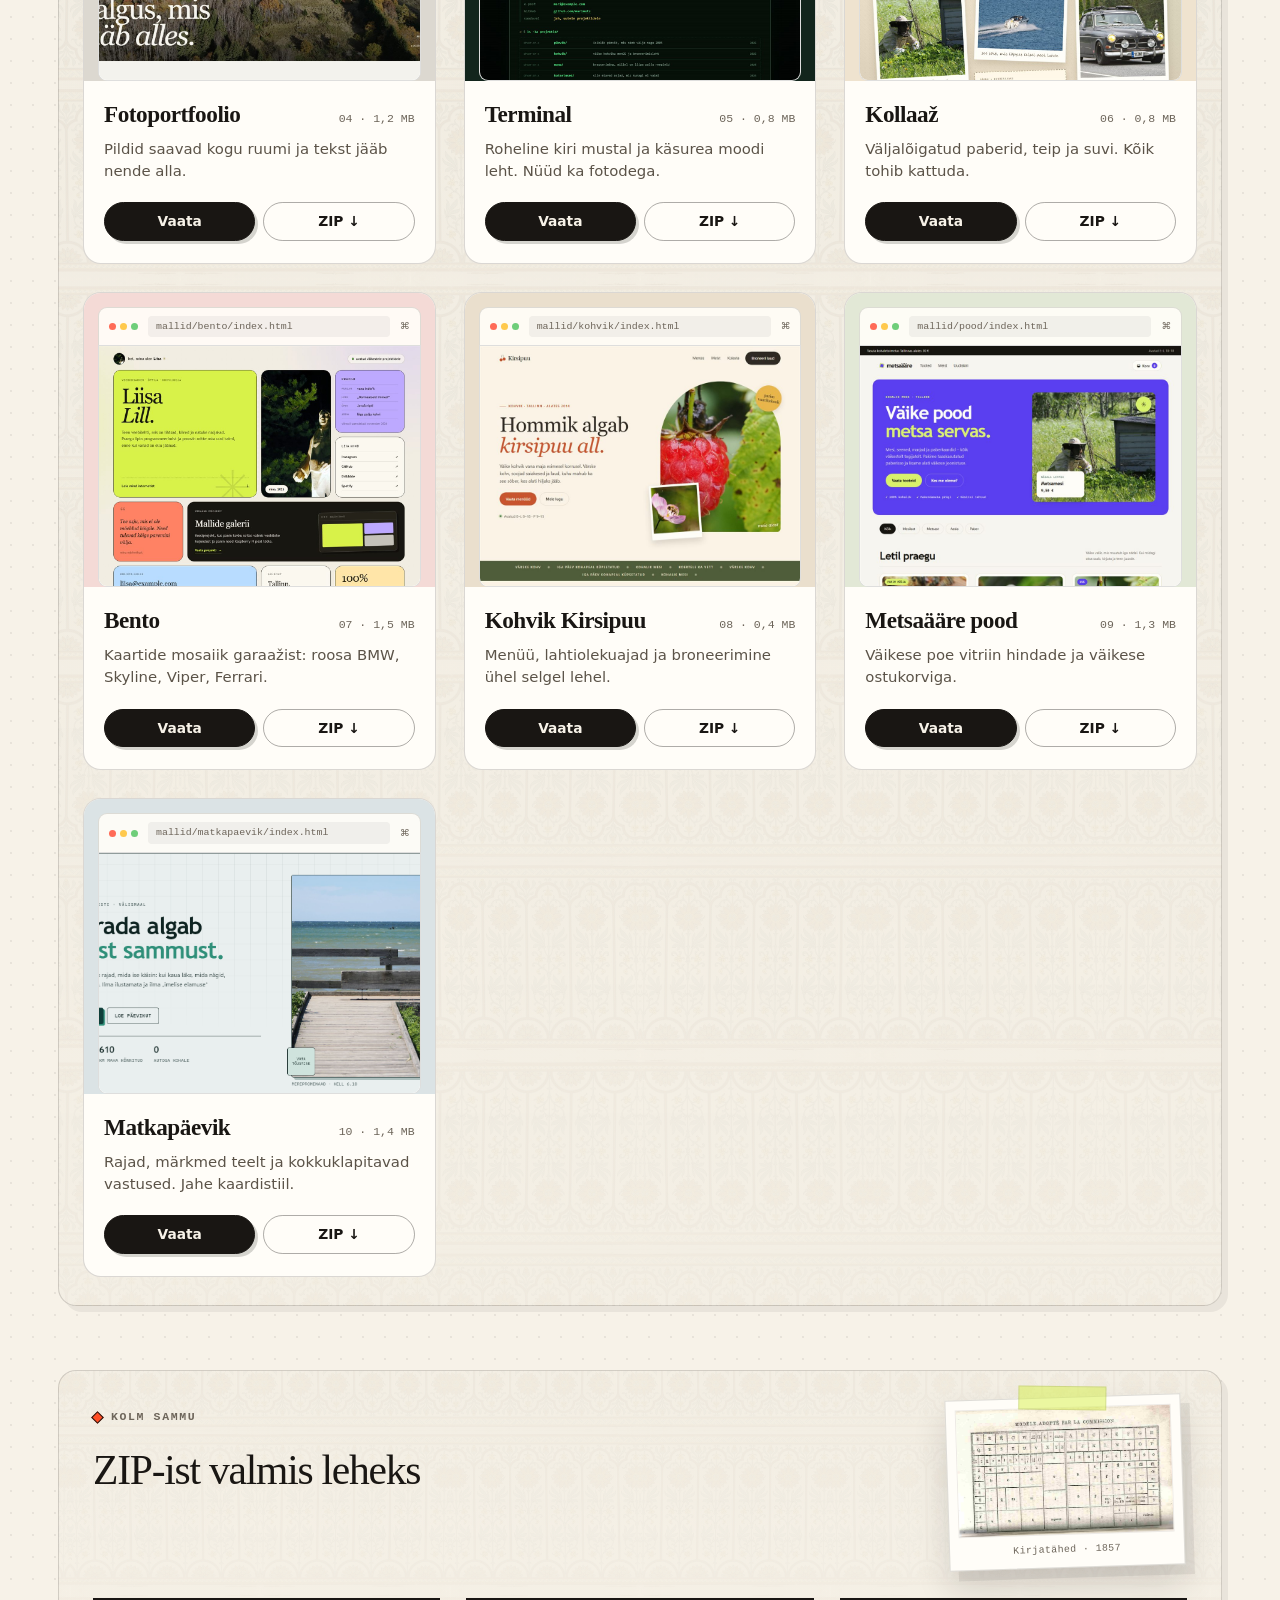
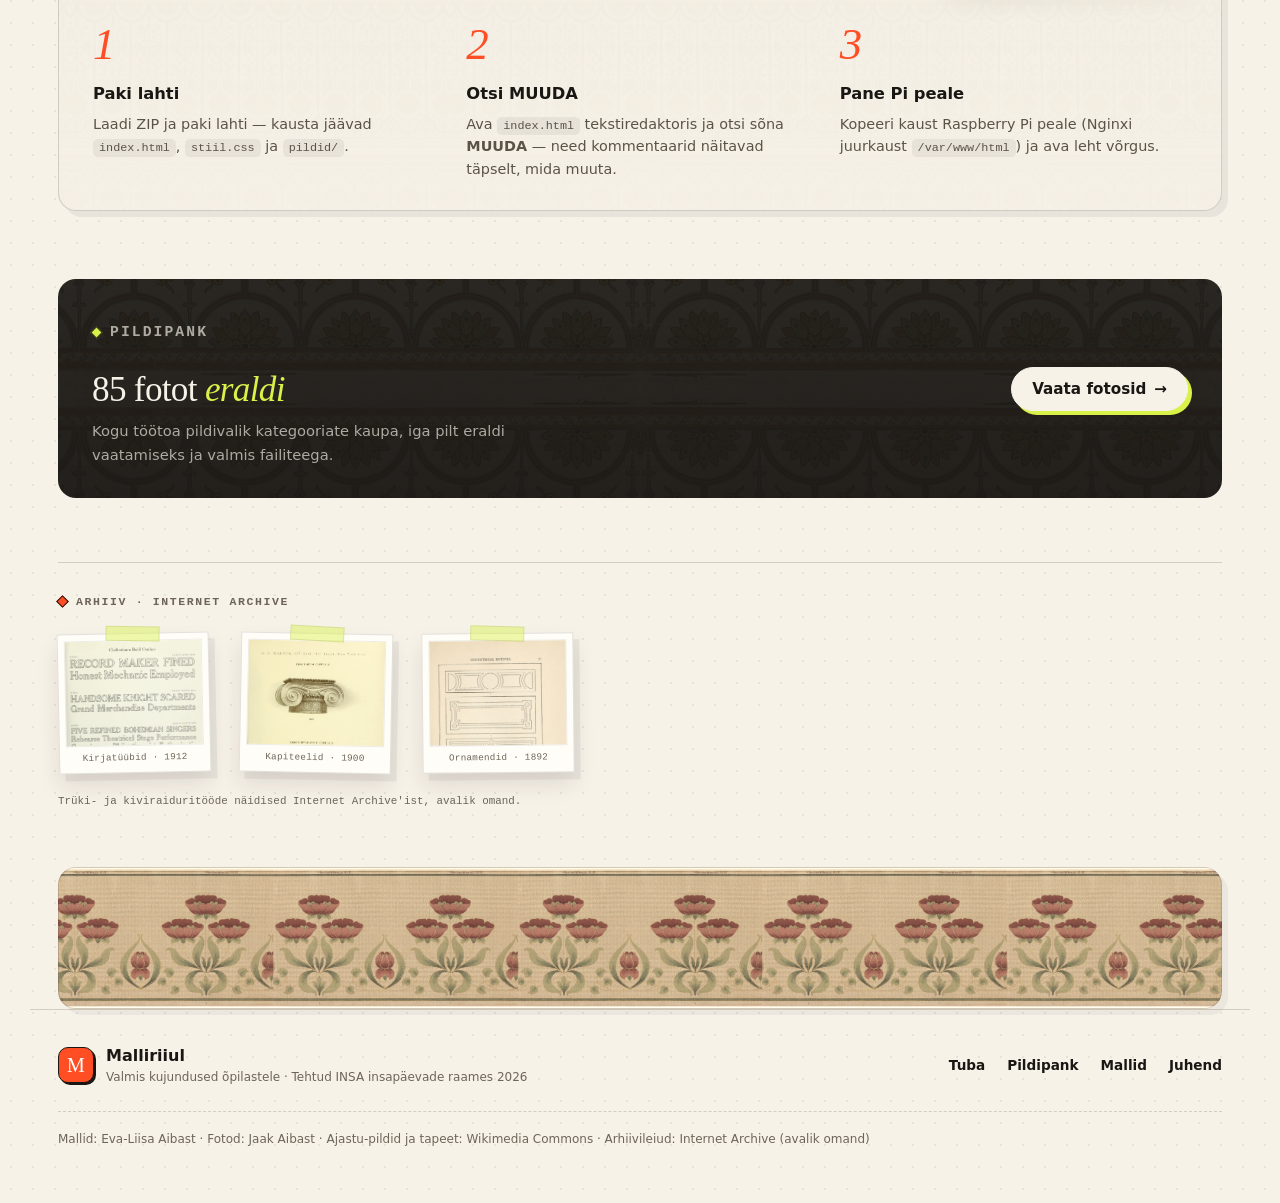
==== commit 47309f66: "Pildipank ja mallileht said mustrilise tausta, mitte postkaardid Eelmise ringi teibitud lehehunnikud" ====
--- a/mallid.html
+++ b/mallid.html
@@ -10,7 +10,7 @@
 <link rel="stylesheet" href="stiil.css">
 <link rel="stylesheet" href="mallid.css">
 </head>
-<body>
+<body class="mustrileht">
 
 <a class="huppe-link" href="#mallid">Hüppa mallide juurde</a>
 
@@ -57,26 +57,6 @@
       <p class="mallid-ava__pakk-markus">Kümme kausta, igaühes oma pildid ja <code>JUHEND.txt</code>.</p>
     </div>
   </section>
-
-  <!-- Arhiiviklomp: teibitud lehekuhil avaosa all, et leht ei jääks tühjaks -->
-  <div class="klomp">
-    <figure class="klomp__pilt">
-      <img src="pildid/kaunistus/arhiiv-initsiaalid-1891.jpg" alt="Kaunistatud suurtähtede leht 1891. aasta tikandimustrite raamatust" width="1303" height="829" loading="lazy">
-      <figcaption>Initsiaalid · 1891</figcaption>
-    </figure>
-    <figure class="klomp__pilt">
-      <img src="pildid/kaunistus/arhiiv-kirjatyybid-1900.jpg" alt="Kirjatüüpide näidisleht Century Oldstyle'i kirjaga, 20. sajandi algusest" width="1206" height="1937" loading="lazy">
-      <figcaption>Kirjatüübid · 1900</figcaption>
-    </figure>
-    <figure class="klomp__pilt">
-      <img src="pildid/kaunistus/arhiiv-ornamendid-1891.jpg" alt="Punase trükiga ornamendid ja põimitud initsiaalid 1891. aasta raamatust" width="1303" height="829" loading="lazy">
-      <figcaption>Ornamendid · 1891</figcaption>
-    </figure>
-    <figure class="klomp__pilt">
-      <img src="pildid/kaunistus/arhiiv-plaadid-1905.jpg" alt="Taimetüüpide plaatide nimekiri 1905. aasta kujundusõpikust" width="1074" height="1615" loading="lazy">
-      <figcaption>Plaadid · 1905</figcaption>
-    </figure>
-  </div>
 
   <figure class="mallid-band">
     <img src="pildid/kaunistus/trukikoda-1897.jpg" alt="Trükikoja sisevaade 1897. aastal: ladumislauad, kirjatähtede kastid ja käsipress" width="1280" height="851" loading="lazy">
@@ -398,6 +378,8 @@
     <p class="arhiiv__allikas">Trüki- ja kiviraiduritööde näidised Internet Archive'ist, avalik omand.</p>
   </section>
 
+  <div class="friees" aria-hidden="true"></div>
+
 </main>
 
 <footer class="jalus">
--- a/stiil.css
+++ b/stiil.css
@@ -1649,82 +1649,35 @@
   margin-top: 26px;
 }
 
-/* ---------- Arhiiviklomp: teibitud lehtede kuhi sektsioonide vahel ---------- */
-
-.klomp {
-  display: flex;
-  flex-wrap: nowrap;
-  align-items: flex-start;
-  justify-content: center;
-  margin-top: 40px;
-  padding: 16px 0 12px;
-}
-
-.klomp__pilt {
-  position: relative;
-  flex: 0 0 auto;
-  margin: 0 -14px;
-  padding: 8px 8px 0;
-  background: #fffdf8;
-  border: 1px solid rgba(25, 22, 19, 0.14);
-  box-shadow: 8px 9px 0 rgba(25, 22, 19, 0.06), 0 16px 30px rgba(25, 22, 19, 0.13);
-  transform: rotate(-2.2deg) translateY(7px);
-  transition: transform 0.2s ease, box-shadow 0.2s ease;
-}
-
-.klomp__pilt:nth-child(2) {
-  transform: rotate(1.7deg) translateY(-9px);
-}
-
-.klomp__pilt:nth-child(3) {
-  transform: rotate(-1deg) translateY(11px);
-}
-
-.klomp__pilt:nth-child(4) {
-  transform: rotate(2.5deg) translateY(-4px);
-}
-
-.klomp__pilt:hover {
-  z-index: 2;
-  transform: rotate(0deg) translateY(-6px);
-  box-shadow: 10px 12px 0 rgba(25, 22, 19, 0.08), 0 22px 40px rgba(25, 22, 19, 0.18);
-}
-
-.klomp__pilt::before {
+/* ---------- Lehe taust: 1864. aasta Morrisi muster pleegitatud kihina ---------- */
+
+.mustrileht {
+  background-color: var(--paber);
+}
+
+.mustrileht::before {
   content: "";
-  position: absolute;
-  top: -9px;
-  left: 50%;
-  translate: -50% 0;
-  width: 64px;
-  height: 20px;
-  background: rgba(216, 242, 74, 0.5);
-  border: 1px solid rgba(25, 22, 19, 0.1);
-  transform: rotate(-2.5deg);
-}
-
-.klomp__pilt:nth-child(even)::before {
-  transform: rotate(3deg);
-}
-
-.klomp__pilt img {
-  display: block;
-  width: auto;
-  height: clamp(130px, 17vw, 220px);
-  object-fit: cover;
-  border: 1px solid rgba(25, 22, 19, 0.08);
-  filter: sepia(0.16) contrast(1.03);
-}
-
-.klomp__pilt figcaption {
-  padding: 6px 2px 8px;
-  font-family: var(--mono);
-  font-size: 0.56rem;
-  letter-spacing: 0.06em;
-  text-transform: uppercase;
-  text-align: center;
-  white-space: nowrap;
-  color: var(--hall);
+  position: fixed;
+  inset: 0;
+  z-index: -1;
+  background: url("pildid/taust/muster-daisy-1864.jpg") center / cover no-repeat;
+  filter: sepia(0.52) contrast(0.86) brightness(1.06);
+  opacity: 0.1;
+  pointer-events: none;
+}
+
+/* ---------- Frieesiriba: 1905. aasta trükitud äärepaber ---------- */
+
+.friees {
+  margin-top: 56px;
+  height: clamp(96px, 12vw, 142px);
+  border: 1px solid var(--joon);
+  border-radius: var(--raadius);
+  /* Äärepaber kordub nagu päris tapeediäär: terve kõrgus, muster jookseb edasi. */
+  background: #e7dcc6 url("pildid/taust/friees-1905.jpg") center / auto 100% repeat-x;
+  box-shadow: 6px 6px 0 rgba(25, 22, 19, 0.05);
+  filter: sepia(0.22) saturate(0.9);
+  opacity: 0.92;
 }
 
 /* ---------- Arhiivileiud: teibitud ajastu-pildid lehe lõpus ---------- */
@@ -1836,27 +1789,8 @@
     font-size: 0.52rem;
   }
 
-  .klomp {
-    margin-top: 26px;
-    padding: 12px 0 8px;
-  }
-
-  .klomp__pilt {
-    margin: 0 -12px;
-    padding: 5px 5px 0;
-  }
-
-  .klomp__pilt img {
-    height: 78px;
-  }
-
-  .klomp__pilt::before {
-    width: 44px;
-    height: 14px;
-  }
-
-  /* Telefonis jäävad pisikesed allkirjad ära, et kuhi jääks puhtaks. */
-  .klomp__pilt figcaption {
-    display: none;
-  }
-}
+  .friees {
+    margin-top: 36px;
+    height: 84px;
+  }
+}
